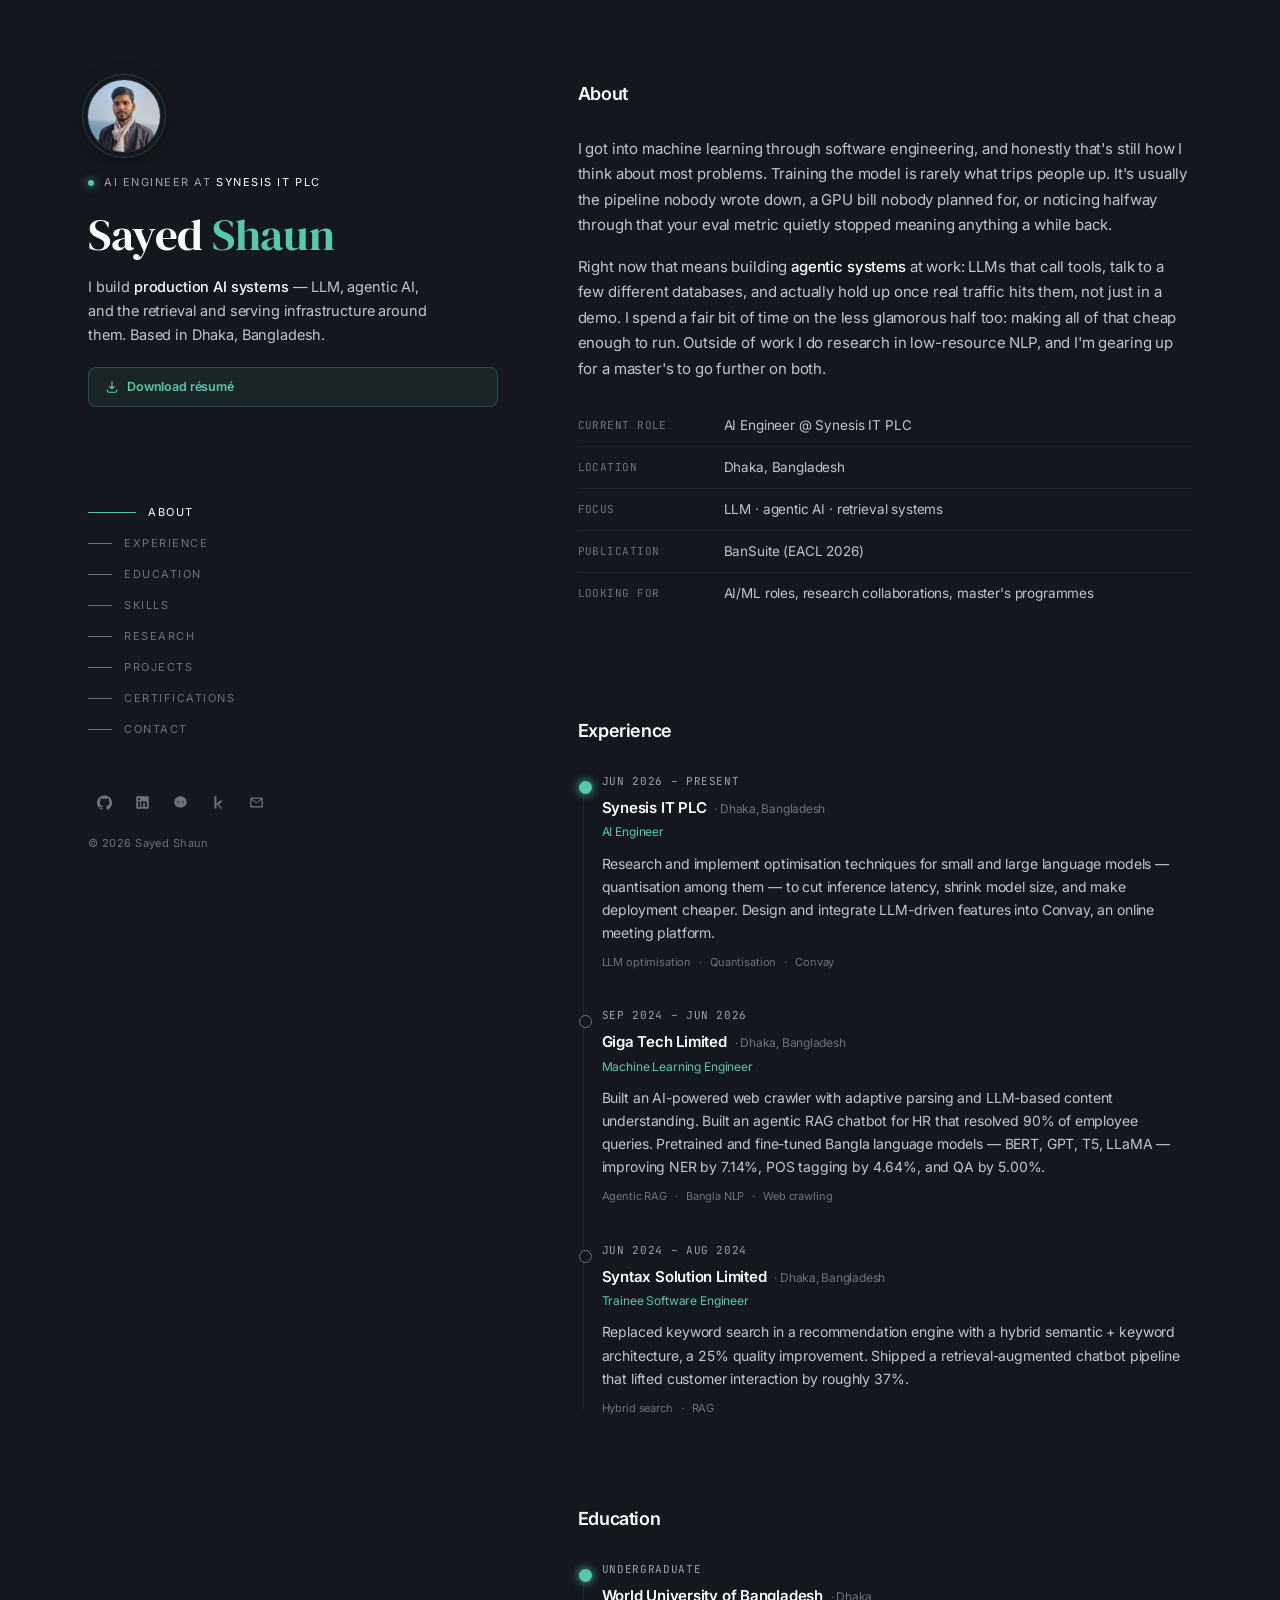
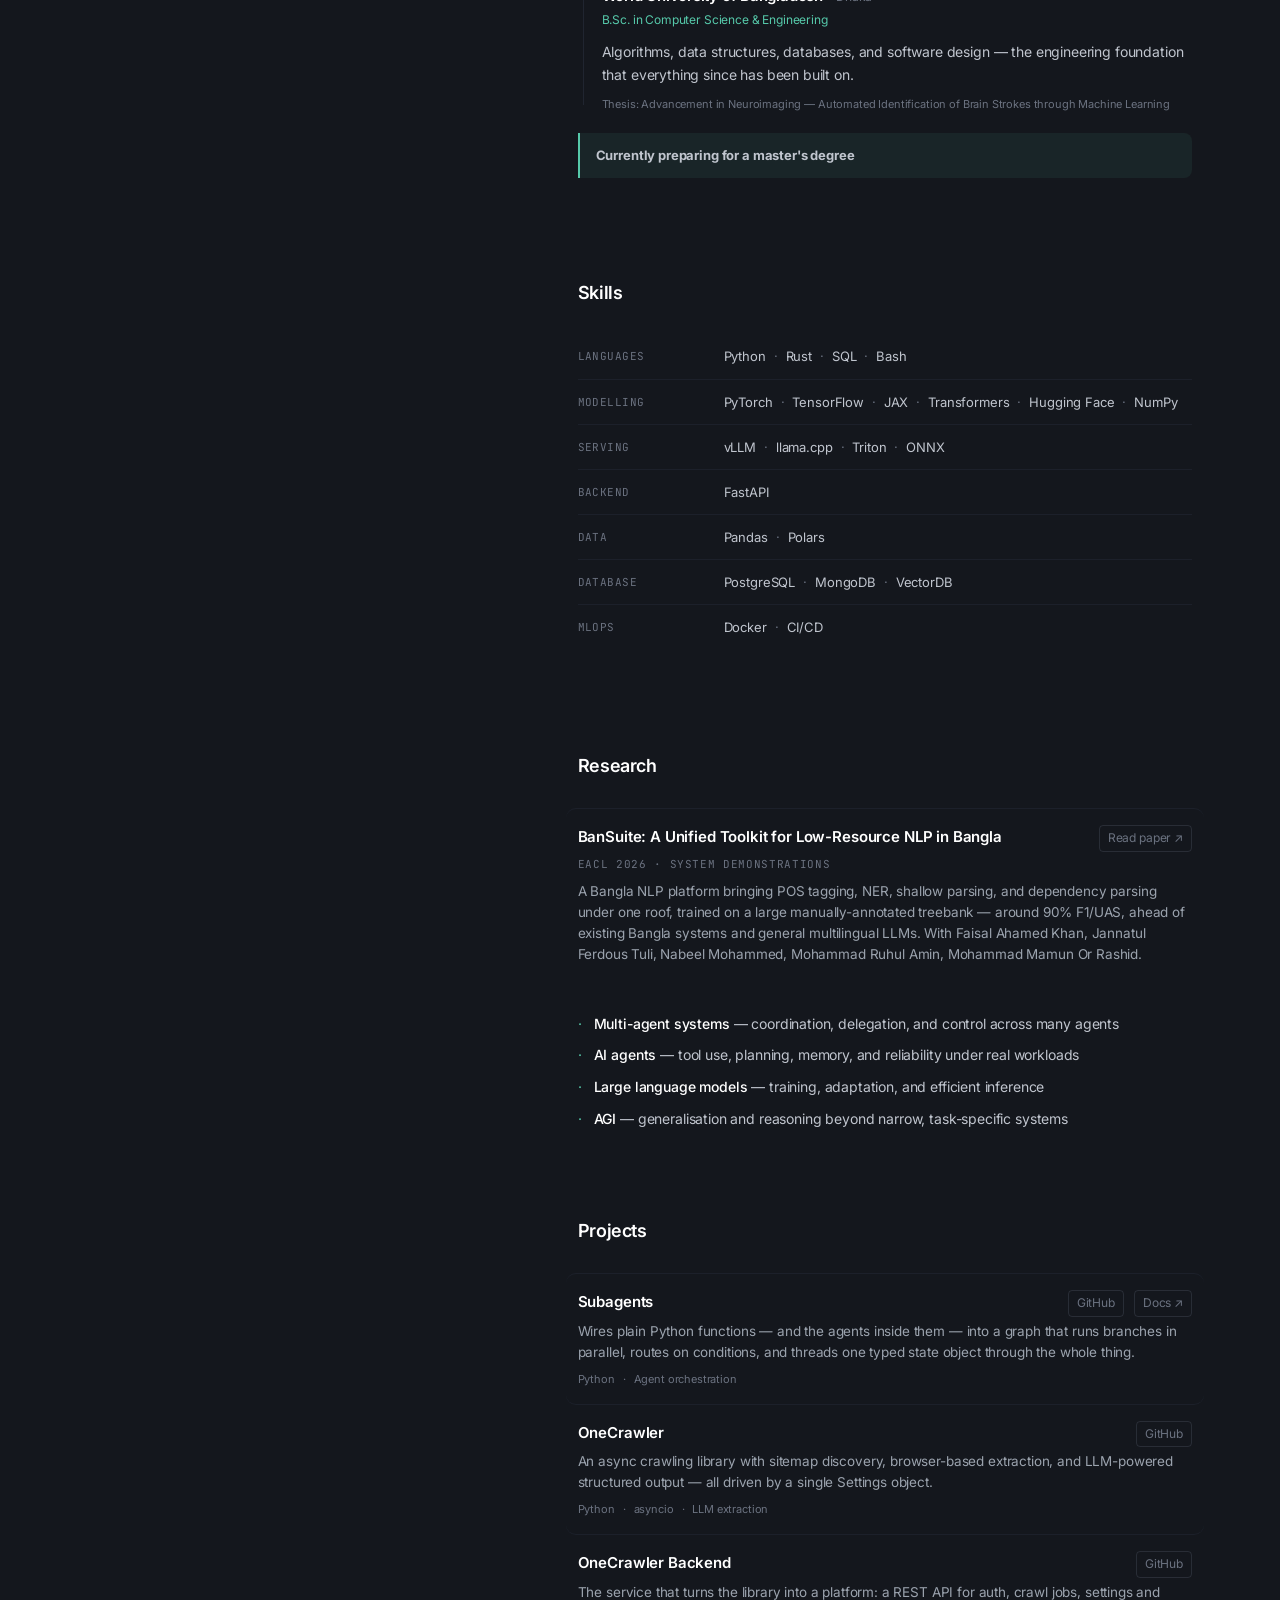
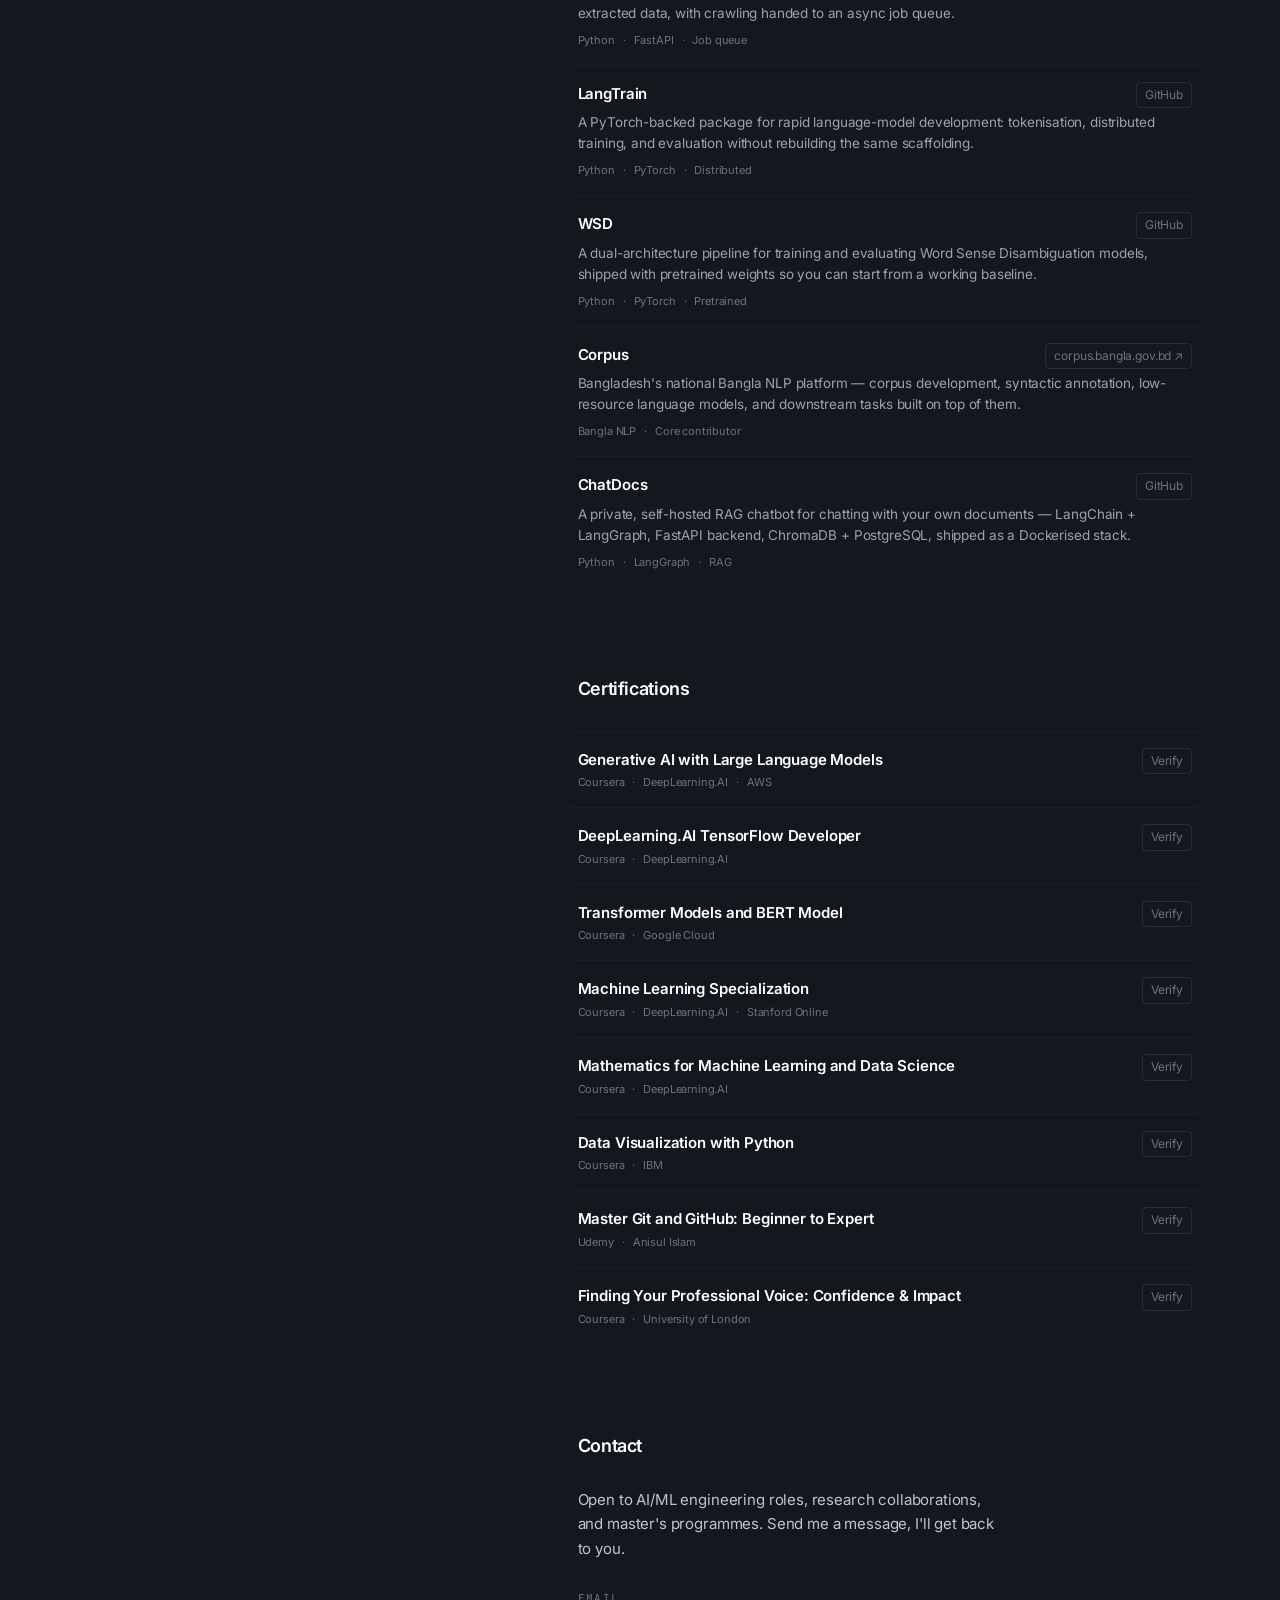
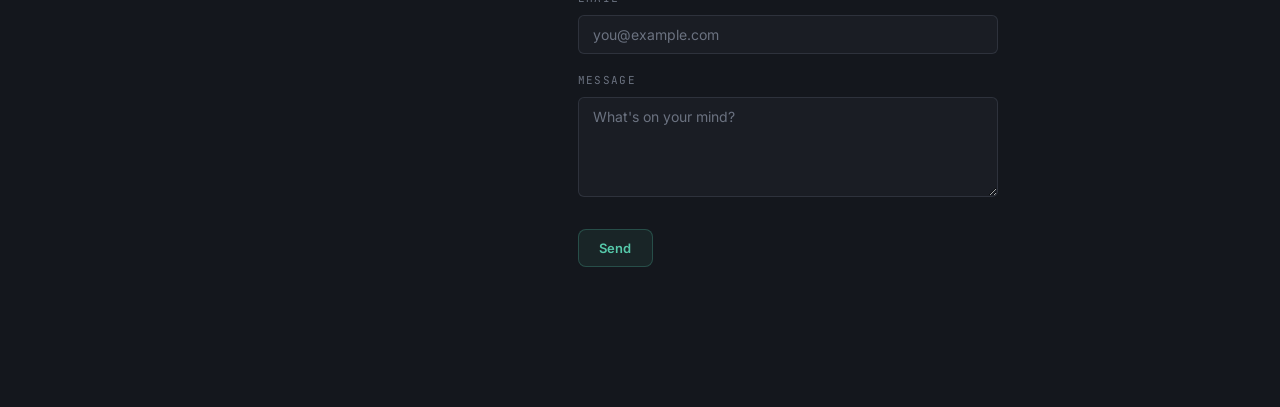
==== onepage/index.html @ ee7d20b2 "Fix Contact nav not activating at bottom, add résumé download button The scroll-spy's IntersectionOb" ====
<!doctype html>
<html lang="en">
<head>
<meta charset="utf-8">
<meta name="viewport" content="width=device-width, initial-scale=1">
<title>Sayed Shaun</title>
<meta name="description" content="Sayed Shaun. AI/ML Engineer at Synesis IT PLC. LLM systems, agentic AI, and production machine-learning infrastructure.">
<link rel="icon" href="../docs/images/profile.jpg">
<link rel="preconnect" href="https://fonts.googleapis.com">
<link rel="preconnect" href="https://fonts.gstatic.com" crossorigin>
<link href="https://fonts.googleapis.com/css2?family=DM+Serif+Display&family=Inter:wght@400;500;600&family=JetBrains+Mono:wght@400;500&display=swap" rel="stylesheet">
<style>
  :root {
    --bg: #14171d;
    --panel: #1a1d24;
    --line: #202530;
    --line-soft: #1c202a;
    --line-strong: rgba(148, 163, 184, 0.16);
    --text: #ffffff;
    --text-2: #c0c5ce;
    --text-dim: #9ba3ae;
    --text-mute: #6b7280;
    --accent: #56c9aa;
    --accent-soft: rgba(86, 201, 170, 0.08);
    --accent-line: rgba(86, 201, 170, 0.25);
  }
  * { box-sizing: border-box; }
  html { scroll-behavior: smooth; }
  html, body {
    background: var(--bg);
    color: var(--text);
    -webkit-font-smoothing: antialiased;
    letter-spacing: -0.01em;
    margin: 0;
    font-family: "Inter", -apple-system, BlinkMacSystemFont, system-ui, sans-serif;
    font-size: 15px;
    line-height: 1.55;
    transition: background 0.2s ease, color 0.2s ease;
  }
  a { color: inherit; text-decoration: none; }
  ::selection { background: var(--accent); color: #ffffff; }

  ::-webkit-scrollbar { width: 10px; height: 10px; }
  ::-webkit-scrollbar-track { background: transparent; }
  ::-webkit-scrollbar-thumb { background: var(--line-strong); border-radius: 8px; border: 2px solid var(--bg); }
  ::-webkit-scrollbar-thumb:hover { background: var(--text-mute); }
  html { scrollbar-color: var(--line-strong) transparent; }

  .layout {
    display: grid;
    grid-template-columns: 2fr 3fr;
    min-height: 100vh;
    max-width: 1200px;
    margin: 0 auto;
    padding: 0 48px;
    gap: 80px;
  }

  /* ---------- left: fixed panel ---------- */
  .left { position: sticky; top: 0; height: 100vh; display: flex; flex-direction: column; }
  .left-inner {
    display: flex;
    flex-direction: column;
    justify-content: space-between;
    height: 100%;
    padding: 80px 0 48px;
  }
  .left-top { display: flex; flex-direction: column; }
  .avatar {
    width: 72px;
    height: 72px;
    border-radius: 50%;
    object-fit: cover;
    margin-bottom: 22px;
    box-shadow: 0 0 0 1px var(--line-strong), 0 0 0 5px var(--bg), 0 0 0 6px var(--accent-line),
      0 6px 24px rgba(0, 0, 0, 0.4);
  }
  .hello {
    display: inline-flex;
    align-items: center;
    gap: 10px;
    color: var(--text-dim);
    font-size: 11px;
    letter-spacing: 0.14em;
    text-transform: uppercase;
    margin-bottom: 20px;
  }
  .dot {
    width: 6px;
    height: 6px;
    border-radius: 50%;
    background: var(--accent);
    box-shadow: 0 0 8px var(--accent);
    flex-shrink: 0;
  }
  .hello a { color: var(--text); transition: color 0.15s; }
  .hello a:hover { color: var(--accent); }

  h1.name {
    font-family: "DM Serif Display", serif;
    font-size: clamp(32px, 3.5vw, 46px);
    line-height: 1.08;
    letter-spacing: -0.01em;
    margin: 0 0 16px;
    font-weight: 400;
    color: var(--text);
  }
  h1.name .ac { color: var(--accent); }

  .blurb { font-size: 14.5px; line-height: 1.65; color: var(--text-2); margin: 0; max-width: 340px; }
  .blurb em { color: var(--text); font-style: normal; font-weight: 500; }

  .resume-btn {
    display: inline-flex;
    align-items: center;
    gap: 8px;
    margin-top: 20px;
    padding: 9px 16px;
    border-radius: 8px;
    background: var(--accent-soft);
    border: 1px solid var(--accent-line);
    color: var(--accent);
    font-size: 12.5px;
    font-weight: 600;
    transition: background 0.12s ease, border-color 0.12s ease;
  }
  .resume-btn:hover { background: rgba(86, 201, 170, 0.15); border-color: rgba(86, 201, 170, 0.4); }
  .resume-btn svg { width: 14px; height: 14px; flex-shrink: 0; }

  .sidenav { display: flex; flex-direction: column; gap: 2px; margin-top: 48px; }
  .navlink {
    display: flex;
    align-items: center;
    gap: 12px;
    font-size: 11px;
    letter-spacing: 0.14em;
    text-transform: uppercase;
    color: var(--text-mute);
    padding: 6px 0;
    transition: color 0.18s;
    position: relative;
  }
  .navlink::before {
    content: "";
    display: block;
    width: 24px;
    height: 1px;
    background: currentColor;
    transition: width 0.2s, background 0.18s;
  }
  .navlink:hover, .navlink.active { color: var(--text); }
  .navlink.active::before { width: 48px; background: var(--accent); }

  .left-bottom { display: flex; flex-direction: column; gap: 16px; }
  .socials { display: flex; align-items: center; gap: 6px; }
  .soc {
    width: 32px; height: 32px;
    display: grid; place-items: center;
    color: var(--text-mute);
    transition: color 0.15s;
  }
  .soc:hover { color: var(--accent); }
  .soc svg { width: 15px; height: 15px; fill: currentColor; }
  .copy { font-size: 11px; color: var(--text-mute); letter-spacing: 0.04em; }


  /* ---------- right: scrollable sections ---------- */
  .right { padding: 80px 0; display: flex; flex-direction: column; }
  section { padding: 0 0 88px; scroll-margin-top: 80px; }
  section:last-child { padding-bottom: 60px; }
  .sec-label { font-size: 18px; font-weight: 600; color: var(--text); letter-spacing: -0.02em; margin-bottom: 28px; }

  .about-text { font-size: 15px; line-height: 1.7; color: var(--text-2); }
  .about-text p { margin: 0 0 16px; }
  .about-text p:last-child { margin-bottom: 0; }
  .about-text em { color: var(--text); font-style: normal; font-weight: 500; }
  .about-text a { color: var(--accent); border-bottom: 1px solid var(--accent-line); padding-bottom: 1px; }
  .about-text a:hover { border-bottom-color: var(--accent); }

  .glance { margin-top: 24px; display: flex; flex-direction: column; gap: 0; }
  .glance-row {
    display: flex;
    gap: 16px;
    padding: 10px 0;
    border-top: 1px solid var(--line-soft);
    font-size: 13.5px;
  }
  .glance-row:first-child { border-top: none; }
  .glance-row dt { flex: 0 0 130px; color: var(--text-mute); font-family: "JetBrains Mono", monospace; font-size: 11px; letter-spacing: 0.04em; text-transform: uppercase; margin: 0; padding-top: 2px; }
  .glance-row dd { margin: 0; color: var(--text-2); }

  /* ---------- timeline (experience / education) ---------- */
  .xp { position: relative; padding-left: 24px; }
  .xp::before { content: ""; position: absolute; left: 5px; top: 8px; bottom: 8px; width: 1px; background: var(--line); }
  .xp-row { position: relative; padding-bottom: 36px; }
  .xp-row:last-child { padding-bottom: 0; }
  .xp-row::before {
    content: "";
    position: absolute;
    left: -23px; top: 8px;
    width: 11px; height: 11px;
    border-radius: 50%;
    background: var(--bg);
    border: 1.5px solid var(--text-mute);
    transition: border-color 0.2s;
  }
  .xp-row:first-child::before { border-color: var(--accent); background: var(--accent); box-shadow: 0 0 10px var(--accent); }
  .xp-row:hover::before { border-color: var(--accent); }
  .xp-when { font-size: 11px; color: var(--text-dim); letter-spacing: 0.06em; text-transform: uppercase; margin-bottom: 6px; display: block; font-family: "JetBrains Mono", monospace; }
  .xp-co { font-size: 15px; font-weight: 600; letter-spacing: -0.015em; color: var(--text); margin: 0; display: flex; align-items: baseline; gap: 8px; flex-wrap: wrap; }
  .xp-co a { color: inherit; transition: color 0.15s; }
  .xp-co a:hover { color: var(--accent); }
  .xp-loc { color: var(--text-mute); font-weight: 400; font-size: 12px; }
  .xp-role { font-size: 12px; color: var(--accent); margin: 4px 0 10px; }
  .xp-desc { font-size: 14px; line-height: 1.65; color: var(--text-2); }
  .xtags { display: flex; flex-wrap: wrap; margin-top: 10px; }
  .xtags span { font-size: 11px; color: var(--text-mute); }
  .xtags span:not(:last-child)::after { content: "·"; margin: 0 8px; }

  .note {
    margin-top: 20px;
    padding: 12px 16px;
    border-left: 2px solid var(--accent);
    background: var(--accent-soft);
    border-radius: 0 8px 8px 0;
    font-size: 13px;
    color: var(--text-dim);
    line-height: 1.6;
  }
  .note strong { color: var(--text-2); }

  /* ---------- skills ---------- */
  .skills { display: flex; flex-direction: column; }
  .skill-row { display: flex; gap: 16px; padding: 12px 0; border-top: 1px solid var(--line-soft); }
  .skill-row:first-child { border-top: none; }
  .skill-row dt { flex: 0 0 130px; color: var(--text-mute); font-family: "JetBrains Mono", monospace; font-size: 11px; letter-spacing: 0.04em; text-transform: uppercase; margin: 0; padding-top: 2px; }
  .skill-row dd { margin: 0; display: flex; flex-wrap: wrap; gap: 0; }
  .skill-row dd span { font-size: 13px; color: var(--text-2); }
  .skill-row dd span:not(:last-child)::after { content: "·"; margin: 0 8px; color: var(--text-mute); }

  /* ---------- project / cert rows ---------- */
  .proj { display: flex; flex-direction: column; }
  .prow {
    padding: 16px 12px;
    margin: 0 -12px;
    border-radius: 10px;
    border-bottom: 1px solid var(--line-soft);
    color: var(--text);
    transition: background 0.15s;
  }
  .prow:first-child { border-top: 1px solid var(--line-soft); }
  .prow:last-child { border-bottom: none; }
  .prow:hover { background: rgba(255, 255, 255, 0.025); }
  .ph { display: flex; align-items: baseline; justify-content: space-between; gap: 14px; flex-wrap: wrap; }
  .pname { display: inline-flex; align-items: center; gap: 5px; font-size: 15px; font-weight: 600; color: var(--text); letter-spacing: -0.01em; transition: color 0.15s; }
  .pname:hover { color: var(--accent); }
  .pname-arrow { width: 13px; height: 13px; opacity: 0; transition: opacity 0.15s, transform 0.15s; flex-shrink: 0; }
  .pname:hover .pname-arrow { opacity: 1; transform: translate(1px, -1px); }
  .plinks { display: flex; align-items: center; gap: 10px; flex-shrink: 0; flex-wrap: wrap; }
  .plink { display: inline-flex; align-items: center; gap: 5px; font-size: 12px; color: var(--text-mute); padding: 3px 8px; border: 1px solid var(--line-strong); border-radius: 4px; transition: color 0.15s, border-color 0.15s; }
  .plink:hover { color: var(--accent); border-color: var(--accent-line); }
  .pdesc { font-size: 13.5px; color: var(--text-dim); margin: 4px 0 8px; line-height: 1.55; }
  .ptags { display: flex; flex-wrap: wrap; }
  .ptags span { font-size: 11px; color: var(--text-mute); }
  .ptags span:not(:last-child)::after { content: "·"; margin: 0 8px; }

  /* ---------- research ---------- */
  .paper-venue { font-size: 11px; color: var(--text-mute); text-transform: uppercase; letter-spacing: 0.06em; font-family: "JetBrains Mono", monospace; margin: 4px 0 8px; }
  .interests { margin: 24px 0 0; padding-left: 0; list-style: none; display: flex; flex-direction: column; gap: 10px; }
  .interests li { font-size: 14px; color: var(--text-2); padding-left: 16px; position: relative; }
  .interests li::before { content: "·"; position: absolute; left: 0; color: var(--accent); }
  .interests strong { color: var(--text); font-weight: 500; }

  /* ---------- contact ---------- */
  .contact-text { font-size: 15px; color: var(--text-2); line-height: 1.65; margin: 0 0 28px; max-width: 420px; }
  .cform { display: flex; flex-direction: column; gap: 18px; max-width: 420px; }
  .label { display: block; font-size: 11px; color: var(--text-mute); letter-spacing: 0.12em; text-transform: uppercase; margin-bottom: 8px; font-family: "JetBrains Mono", monospace; }
  .cform input, .cform textarea {
    width: 100%;
    background: var(--panel);
    border: 1px solid var(--line-strong);
    border-radius: 6px;
    color: var(--text);
    font-family: "Inter", sans-serif;
    font-size: 14px;
    padding: 10px 14px;
    outline: none;
    transition: border-color 0.15s;
  }
  .cform input:focus, .cform textarea:focus { border-color: var(--accent-line); box-shadow: 0 0 0 3px var(--accent-soft); }
  .cform input::placeholder, .cform textarea::placeholder { color: var(--text-mute); }
  .cform textarea { min-height: 100px; resize: vertical; }
  .row-btn { display: flex; align-items: center; gap: 16px; margin-top: 8px; }
  .send {
    background: var(--accent-soft);
    color: var(--accent);
    border: 1px solid var(--accent-line);
    font-weight: 600;
    padding: 10px 20px;
    border-radius: 8px;
    font-size: 13px;
    letter-spacing: 0.02em;
    text-transform: none;
    transition: background 0.12s ease, border-color 0.12s ease;
    cursor: pointer;
    font-family: inherit;
  }
  .send:hover { background: rgba(86, 201, 170, 0.15); border-color: rgba(86, 201, 170, 0.4); }
  .fmsg { font-size: 12px; color: var(--text-dim); }
  .fmsg.ok { color: var(--accent); }

  .mobile-footer { display: none; }

  .mobile-navbar { display: none; }

  @media (max-width: 768px) {
    .layout { grid-template-columns: 1fr; padding: 0 24px; gap: 0; }
    .left { position: static; height: auto; }
    .left-inner { padding: 48px 0 32px; gap: 32px; }
    .left-bottom, .sidenav { display: none; }
    .right { padding: 0; }
    section { padding-bottom: 48px; }
    section:last-child { padding-bottom: 48px; }
    .mobile-footer {
      display: flex;
      flex-direction: column;
      gap: 12px;
      padding: 32px 24px calc(96px + env(safe-area-inset-bottom));
      border-top: 1px solid var(--line-soft);
    }
    .glance-row, .skill-row { flex-direction: column; gap: 4px; }
    .glance-row dt, .skill-row dt { flex: none; }

    .mobile-navbar {
      display: flex;
      position: fixed;
      left: 14px;
      right: 14px;
      bottom: calc(14px + env(safe-area-inset-bottom));
      z-index: 45;
      gap: 6px;
      padding: 8px;
      border-radius: 999px;
      background: rgba(18, 18, 21, 0.55);
      backdrop-filter: blur(18px) saturate(180%);
      -webkit-backdrop-filter: blur(18px) saturate(180%);
      border: 1px solid rgba(255, 255, 255, 0.08);
      box-shadow: 0 12px 32px rgba(0, 0, 0, 0.35), inset 0 1px 0 rgba(255, 255, 255, 0.06);
      overflow-x: auto;
      -webkit-overflow-scrolling: touch;
      scrollbar-width: none;
    }
    .mobile-navbar::-webkit-scrollbar { display: none; }
    .mobile-navbar a {
      flex-shrink: 0;
      display: inline-flex;
      align-items: center;
      padding: 8px 14px;
      border-radius: 999px;
      font-size: 11px;
      letter-spacing: 0.04em;
      text-transform: uppercase;
      color: var(--text-mute);
      white-space: nowrap;
      transition: color 0.15s, background 0.15s;
    }
    .mobile-navbar a.active {
      color: var(--bg);
      background: var(--accent);
    }
  }
</style>
</head>
<body>

<main id="top">
<div class="layout">

  <aside class="left">
    <div class="left-inner">
      <div class="left-top">
        <img class="avatar" src="../docs/images/profile.jpg" alt="Sayed Shaun">
        <div class="hello">
          <span class="dot"></span>
          <span>AI Engineer at <a href="https://synesisitplc.com" target="_blank" rel="noopener">Synesis IT PLC</a></span>
        </div>
        <h1 class="name">Sayed <span class="ac">Shaun</span></h1>
        <p class="blurb">I build <em>production AI systems</em> — LLM, agentic AI, and the
        retrieval and serving infrastructure around them. Based in Dhaka, Bangladesh.</p>
        <a class="resume-btn" href="../docs/files/resume.pdf" download="Sayed-Shaun-Resume.pdf">
          <svg viewBox="0 0 24 24" fill="none" stroke="currentColor" stroke-width="2" stroke-linecap="round" stroke-linejoin="round"><path d="M12 3v12m0 0-4-4m4 4 4-4M4 17v2a2 2 0 0 0 2 2h12a2 2 0 0 0 2-2v-2"></path></svg>
          Download résumé
        </a>
      </div>

      <nav class="sidenav" aria-label="Sections">
        <a class="navlink" href="#about" data-section="about">About</a>
        <a class="navlink" href="#experience" data-section="experience">Experience</a>
        <a class="navlink" href="#education" data-section="education">Education</a>
        <a class="navlink" href="#skills" data-section="skills">Skills</a>
        <a class="navlink" href="#research" data-section="research">Research</a>
        <a class="navlink" href="#projects" data-section="projects">Projects</a>
        <a class="navlink" href="#certifications" data-section="certifications">Certifications</a>
        <a class="navlink" href="#contact" data-section="contact">Contact</a>
      </nav>

      <div class="left-bottom">
        <div class="socials">
          <a class="soc" href="https://github.com/sayedshaun" target="_blank" rel="noopener" aria-label="GitHub">
            <svg viewBox="0 0 24 24"><path d="M12 .3a12 12 0 0 0-3.8 23.4c.6.1.8-.3.8-.6v-2c-3.3.7-4-1.6-4-1.6-.6-1.4-1.4-1.8-1.4-1.8-1.1-.8.1-.7.1-.7 1.3.1 2 1.3 2 1.3 1.1 2 3 1.4 3.7 1 .1-.8.4-1.4.8-1.7-2.7-.3-5.5-1.3-5.5-6 0-1.3.5-2.4 1.2-3.2-.1-.3-.5-1.5.1-3.2 0 0 1-.3 3.3 1.2a11.5 11.5 0 0 1 6 0c2.3-1.6 3.3-1.2 3.3-1.2.7 1.7.3 2.9.2 3.2.7.8 1.2 1.9 1.2 3.2 0 4.6-2.8 5.6-5.5 5.9.4.4.8 1.1.8 2.2v3.3c0 .3.2.7.8.6A12 12 0 0 0 12 .3"/></svg>
          </a>
          <a class="soc" href="https://linkedin.com/in/sayed-shaun" target="_blank" rel="noopener" aria-label="LinkedIn">
            <svg viewBox="0 0 24 24"><path d="M20.5 2h-17A1.5 1.5 0 0 0 2 3.5v17A1.5 1.5 0 0 0 3.5 22h17a1.5 1.5 0 0 0 1.5-1.5v-17A1.5 1.5 0 0 0 20.5 2zM8 19H5v-9h3zM6.5 8.25A1.75 1.75 0 1 1 8.3 6.5a1.78 1.78 0 0 1-1.8 1.75zM19 19h-3v-4.74c0-1.42-.6-1.93-1.38-1.93A1.74 1.74 0 0 0 13 14.19a.66.66 0 0 0 0 .14V19h-3v-9h2.9v1.3a3.11 3.11 0 0 1 2.7-1.4c1.55 0 3.36.86 3.36 3.66z"/></svg>
          </a>
          <a class="soc" href="https://huggingface.co/SayedShaun" target="_blank" rel="noopener" aria-label="Hugging Face">
            <svg viewBox="0 0 24 24"><path d="M12 2c5.5 0 10 4.03 10 9s-4.5 9-10 9S2 15.97 2 11s4.5-9 10-9Zm-4 8a1.3 1.3 0 1 0 0 2.6 1.3 1.3 0 0 0 0-2.6Zm8 0a1.3 1.3 0 1 0 0 2.6 1.3 1.3 0 0 0 0-2.6Zm-8.5 4.5s1.2 2 4.5 2 4.5-2 4.5-2-1.7 3.5-4.5 3.5-4.5-3.5-4.5-3.5Z"/></svg>
          </a>
          <a class="soc" href="https://www.kaggle.com/sayedshaun" target="_blank" rel="noopener" aria-label="Kaggle">
            <svg viewBox="0 0 24 24"><path d="M18.5 21.4h-3.3c-.2 0-.4-.1-.5-.3l-4.7-6-1.3 1.2v4.6c0 .3-.2.5-.5.5H5.9c-.3 0-.5-.2-.5-.5V2.6c0-.3.2-.5.5-.5h2.3c.3 0 .5.2.5.5v11.9l5.5-5.6c.1-.1.3-.2.5-.2h3.4c.2 0 .4.1.4.3.1.2 0 .4-.1.5l-6 5.8 6.4 7.6c.1.2.2.4.1.5-.1.2-.3.3-.4.3Z"/></svg>
          </a>
          <a class="soc" href="mailto:sayedshaun4@gmail.com" aria-label="Email">
            <svg viewBox="0 0 24 24"><path d="M2 5.5A1.5 1.5 0 0 1 3.5 4h17A1.5 1.5 0 0 1 22 5.5v13a1.5 1.5 0 0 1-1.5 1.5h-17A1.5 1.5 0 0 1 2 18.5v-13Zm2.2.5 7.8 5.6L19.8 6H4.2Zm-.2 1.4V18h16V7.4l-8 5.75L4 7.4Z"/></svg>
          </a>
        </div>
        <div class="copy">© 2026 Sayed Shaun</div>
      </div>
    </div>
  </aside>

  <div class="right">

    <section id="about">
      <div class="sec-label">About</div>
      <div class="about-text">
        <p>I got into machine learning through software engineering, and honestly that's still
        how I think about most problems. Training the model is rarely what trips people up. It's
        usually the pipeline nobody wrote down, a GPU bill nobody planned for, or noticing halfway
        through that your eval metric quietly stopped meaning anything a while back.</p>
        <p>Right now that means building <em>agentic systems</em> at work: LLMs that call tools,
        talk to a few different databases, and actually hold up once real traffic hits them, not
        just in a demo. I spend a fair bit of time on the less glamorous half too: making all of
        that cheap enough to run. Outside of work I do research in low-resource NLP, and I'm
        gearing up for a master's to go further on both.</p>
      </div>
      <dl class="glance">
        <div class="glance-row"><dt>Current role</dt><dd>AI Engineer @ Synesis IT PLC</dd></div>
        <div class="glance-row"><dt>Location</dt><dd>Dhaka, Bangladesh</dd></div>
        <div class="glance-row"><dt>Focus</dt><dd>LLM · agentic AI · retrieval systems</dd></div>
        <div class="glance-row"><dt>Publication</dt><dd>BanSuite (EACL 2026)</dd></div>
        <div class="glance-row"><dt>Looking for</dt><dd>AI/ML roles, research collaborations, master's programmes</dd></div>
      </dl>
    </section>

    <section id="experience">
      <div class="sec-label">Experience</div>
      <div class="xp">
        <div class="xp-row">
          <span class="xp-when">Jun 2026 – Present</span>
          <h3 class="xp-co">Synesis IT PLC <span class="xp-loc">· Dhaka, Bangladesh</span></h3>
          <div class="xp-role">AI Engineer</div>
          <div class="xp-desc">Research and implement optimisation techniques for small and
          large language models — quantisation among them — to cut inference latency, shrink
          model size, and make deployment cheaper. Design and integrate LLM-driven features into
          Convay, an online meeting platform.</div>
          <div class="xtags"><span>LLM optimisation</span><span>Quantisation</span><span>Convay</span></div>
        </div>
        <div class="xp-row">
          <span class="xp-when">Sep 2024 – Jun 2026</span>
          <h3 class="xp-co">Giga Tech Limited <span class="xp-loc">· Dhaka, Bangladesh</span></h3>
          <div class="xp-role">Machine Learning Engineer</div>
          <div class="xp-desc">Built an AI-powered web crawler with adaptive parsing and
          LLM-based content understanding. Built an agentic RAG chatbot for HR that resolved 90%
          of employee queries. Pretrained and fine-tuned Bangla language models — BERT, GPT, T5,
          LLaMA — improving NER by 7.14%, POS tagging by 4.64%, and QA by 5.00%.</div>
          <div class="xtags"><span>Agentic RAG</span><span>Bangla NLP</span><span>Web crawling</span></div>
        </div>
        <div class="xp-row">
          <span class="xp-when">Jun 2024 – Aug 2024</span>
          <h3 class="xp-co">Syntax Solution Limited <span class="xp-loc">· Dhaka, Bangladesh</span></h3>
          <div class="xp-role">Trainee Software Engineer</div>
          <div class="xp-desc">Replaced keyword search in a recommendation engine with a hybrid
          semantic + keyword architecture, a 25% quality improvement. Shipped a
          retrieval-augmented chatbot pipeline that lifted customer interaction by roughly 37%.</div>
          <div class="xtags"><span>Hybrid search</span><span>RAG</span></div>
        </div>
      </div>
    </section>

    <section id="education">
      <div class="sec-label">Education</div>
      <div class="xp">
        <div class="xp-row">
          <span class="xp-when">Undergraduate</span>
          <h3 class="xp-co">World University of Bangladesh <span class="xp-loc">· Dhaka</span></h3>
          <div class="xp-role">B.Sc. in Computer Science &amp; Engineering</div>
          <div class="xp-desc">Algorithms, data structures, databases, and software design — the
          engineering foundation that everything since has been built on.</div>
          <div class="xtags"><span>Thesis: Advancement in Neuroimaging — Automated
          Identification of Brain Strokes through Machine Learning</span></div>
        </div>
      </div>
      <p class="note"><strong>Currently preparing for a master's degree</strong></p>
    </section>

    <section id="skills">
      <div class="sec-label">Skills</div>
      <dl class="skills">
        <div class="skill-row"><dt>Languages</dt><dd><span>Python</span><span>Rust</span><span>SQL</span><span>Bash</span></dd></div>
        <div class="skill-row"><dt>Modelling</dt><dd><span>PyTorch</span><span>TensorFlow</span><span>JAX</span><span>Transformers</span><span>Hugging Face</span><span>NumPy</span></dd></div>
        <div class="skill-row"><dt>Serving</dt><dd><span>vLLM</span><span>llama.cpp</span><span>Triton</span><span>ONNX</span></dd></div>
        <div class="skill-row"><dt>Backend</dt><dd><span>FastAPI</span></dd></div>
        <div class="skill-row"><dt>Data</dt><dd><span>Pandas</span><span>Polars</span></dd></div>
        <div class="skill-row"><dt>Database</dt><dd><span>PostgreSQL</span><span>MongoDB</span><span>VectorDB</span></dd></div>
        <div class="skill-row"><dt>MLOps</dt><dd><span>Docker</span><span>CI/CD</span></dd></div>
      </dl>
    </section>

    <section id="research">
      <div class="sec-label">Research</div>
      <div class="proj">
        <div class="prow">
          <div class="ph">
            <a class="pname" href="https://aclanthology.org/2026.eacl-demo.44/" target="_blank" rel="noopener">
              BanSuite: A Unified Toolkit for Low-Resource NLP in Bangla
              <svg class="pname-arrow" viewBox="0 0 24 24" fill="none" stroke="currentColor" stroke-width="2" stroke-linecap="round" stroke-linejoin="round"><path d="M7 17L17 7M17 7H7M17 7v10"></path></svg>
            </a>
            <div class="plinks">
              <a href="https://aclanthology.org/2026.eacl-demo.44/" target="_blank" rel="noopener" class="plink">Read paper ↗</a>
            </div>
          </div>
          <div class="paper-venue">EACL 2026 · System Demonstrations</div>
          <div class="pdesc">A Bangla NLP platform bringing POS tagging, NER, shallow parsing, and
          dependency parsing under one roof, trained on a large manually-annotated treebank —
          around 90% F1/UAS, ahead of existing Bangla systems and general multilingual LLMs.
          With Faisal Ahamed Khan, Jannatul Ferdous Tuli, Nabeel Mohammed, Mohammad Ruhul Amin,
          Mohammad Mamun Or Rashid.</div>
        </div>
      </div>
      <ul class="interests">
        <li><strong>Multi-agent systems</strong> — coordination, delegation, and control across many agents</li>
        <li><strong>AI agents</strong> — tool use, planning, memory, and reliability under real workloads</li>
        <li><strong>Large language models</strong> — training, adaptation, and efficient inference</li>
        <li><strong>AGI</strong> — generalisation and reasoning beyond narrow, task-specific systems</li>
      </ul>
    </section>

    <section id="projects">
      <div class="sec-label">Projects</div>
      <div class="proj">
        <div class="prow">
          <div class="ph">
            <a class="pname" href="https://github.com/sayedshaun/subagents" target="_blank" rel="noopener">Subagents
              <svg class="pname-arrow" viewBox="0 0 24 24" fill="none" stroke="currentColor" stroke-width="2" stroke-linecap="round" stroke-linejoin="round"><path d="M7 17L17 7M17 7H7M17 7v10"></path></svg>
            </a>
            <div class="plinks">
              <a href="https://github.com/sayedshaun/subagents" target="_blank" rel="noopener" class="plink">GitHub</a>
              <a href="https://sayedshaun.github.io/subagents/" target="_blank" rel="noopener" class="plink">Docs ↗</a>
            </div>
          </div>
          <div class="pdesc">Wires plain Python functions — and the agents inside them — into a
          graph that runs branches in parallel, routes on conditions, and threads one typed
          state object through the whole thing.</div>
          <div class="ptags"><span>Python</span><span>Agent orchestration</span></div>
        </div>
        <div class="prow">
          <div class="ph">
            <a class="pname" href="https://github.com/sayedshaun/onecrawler" target="_blank" rel="noopener">OneCrawler
              <svg class="pname-arrow" viewBox="0 0 24 24" fill="none" stroke="currentColor" stroke-width="2" stroke-linecap="round" stroke-linejoin="round"><path d="M7 17L17 7M17 7H7M17 7v10"></path></svg>
            </a>
            <div class="plinks">
              <a href="https://github.com/sayedshaun/onecrawler" target="_blank" rel="noopener" class="plink">GitHub</a>
            </div>
          </div>
          <div class="pdesc">An async crawling library with sitemap discovery, browser-based
          extraction, and LLM-powered structured output — all driven by a single Settings object.</div>
          <div class="ptags"><span>Python</span><span>asyncio</span><span>LLM extraction</span></div>
        </div>
        <div class="prow">
          <div class="ph">
            <a class="pname" href="https://github.com/sayedshaun/onecrawler-backend" target="_blank" rel="noopener">OneCrawler Backend
              <svg class="pname-arrow" viewBox="0 0 24 24" fill="none" stroke="currentColor" stroke-width="2" stroke-linecap="round" stroke-linejoin="round"><path d="M7 17L17 7M17 7H7M17 7v10"></path></svg>
            </a>
            <div class="plinks">
              <a href="https://github.com/sayedshaun/onecrawler-backend" target="_blank" rel="noopener" class="plink">GitHub</a>
            </div>
          </div>
          <div class="pdesc">The service that turns the library into a platform: a REST API for
          auth, crawl jobs, settings and extracted data, with crawling handed to an async job
          queue.</div>
          <div class="ptags"><span>Python</span><span>FastAPI</span><span>Job queue</span></div>
        </div>
        <div class="prow">
          <div class="ph">
            <a class="pname" href="https://github.com/sayedshaun/langtrain" target="_blank" rel="noopener">LangTrain
              <svg class="pname-arrow" viewBox="0 0 24 24" fill="none" stroke="currentColor" stroke-width="2" stroke-linecap="round" stroke-linejoin="round"><path d="M7 17L17 7M17 7H7M17 7v10"></path></svg>
            </a>
            <div class="plinks">
              <a href="https://github.com/sayedshaun/langtrain" target="_blank" rel="noopener" class="plink">GitHub</a>
            </div>
          </div>
          <div class="pdesc">A PyTorch-backed package for rapid language-model development:
          tokenisation, distributed training, and evaluation without rebuilding the same
          scaffolding.</div>
          <div class="ptags"><span>Python</span><span>PyTorch</span><span>Distributed</span></div>
        </div>
        <div class="prow">
          <div class="ph">
            <a class="pname" href="https://github.com/sayedshaun/wsd" target="_blank" rel="noopener">WSD
              <svg class="pname-arrow" viewBox="0 0 24 24" fill="none" stroke="currentColor" stroke-width="2" stroke-linecap="round" stroke-linejoin="round"><path d="M7 17L17 7M17 7H7M17 7v10"></path></svg>
            </a>
            <div class="plinks">
              <a href="https://github.com/sayedshaun/wsd" target="_blank" rel="noopener" class="plink">GitHub</a>
            </div>
          </div>
          <div class="pdesc">A dual-architecture pipeline for training and evaluating Word Sense
          Disambiguation models, shipped with pretrained weights so you can start from a working
          baseline.</div>
          <div class="ptags"><span>Python</span><span>PyTorch</span><span>Pretrained</span></div>
        </div>
        <div class="prow">
          <div class="ph">
            <a class="pname" href="https://corpus.bangla.gov.bd" target="_blank" rel="noopener">Corpus
              <svg class="pname-arrow" viewBox="0 0 24 24" fill="none" stroke="currentColor" stroke-width="2" stroke-linecap="round" stroke-linejoin="round"><path d="M7 17L17 7M17 7H7M17 7v10"></path></svg>
            </a>
            <div class="plinks">
              <a href="https://corpus.bangla.gov.bd" target="_blank" rel="noopener" class="plink">corpus.bangla.gov.bd ↗</a>
            </div>
          </div>
          <div class="pdesc">Bangladesh's national Bangla NLP platform — corpus development,
          syntactic annotation, low-resource language models, and downstream tasks built on top
          of them.</div>
          <div class="ptags"><span>Bangla NLP</span><span>Core contributor</span></div>
        </div>
        <div class="prow">
          <div class="ph">
            <a class="pname" href="https://github.com/sayedshaun/chat-docs" target="_blank" rel="noopener">ChatDocs
              <svg class="pname-arrow" viewBox="0 0 24 24" fill="none" stroke="currentColor" stroke-width="2" stroke-linecap="round" stroke-linejoin="round"><path d="M7 17L17 7M17 7H7M17 7v10"></path></svg>
            </a>
            <div class="plinks">
              <a href="https://github.com/sayedshaun/chat-docs" target="_blank" rel="noopener" class="plink">GitHub</a>
            </div>
          </div>
          <div class="pdesc">A private, self-hosted RAG chatbot for chatting with your own
          documents — LangChain + LangGraph, FastAPI backend, ChromaDB + PostgreSQL, shipped as
          a Dockerised stack.</div>
          <div class="ptags"><span>Python</span><span>LangGraph</span><span>RAG</span></div>
        </div>
      </div>
    </section>

    <section id="certifications">
      <div class="sec-label">Certifications</div>
      <div class="proj">
        <div class="prow">
          <div class="ph">
            <span class="pname">Generative AI with Large Language Models</span>
            <div class="plinks"><a href="https://www.coursera.org/account/accomplishments/verify/F3MRR42W9ZQC" target="_blank" rel="noopener" class="plink">Verify</a></div>
          </div>
          <div class="ptags"><span>Coursera</span><span>DeepLearning.AI</span><span>AWS</span></div>
        </div>
        <div class="prow">
          <div class="ph">
            <span class="pname">DeepLearning.AI TensorFlow Developer</span>
            <div class="plinks"><a href="https://www.coursera.org/account/accomplishments/professional-cert/E6SVAQQYNY4U" target="_blank" rel="noopener" class="plink">Verify</a></div>
          </div>
          <div class="ptags"><span>Coursera</span><span>DeepLearning.AI</span></div>
        </div>
        <div class="prow">
          <div class="ph">
            <span class="pname">Transformer Models and BERT Model</span>
            <div class="plinks"><a href="https://www.coursera.org/account/accomplishments/records/6D4TQ5L6HBJ7" target="_blank" rel="noopener" class="plink">Verify</a></div>
          </div>
          <div class="ptags"><span>Coursera</span><span>Google Cloud</span></div>
        </div>
        <div class="prow">
          <div class="ph">
            <span class="pname">Machine Learning Specialization</span>
            <div class="plinks"><a href="https://www.coursera.org/account/accomplishments/specialization/QJCRTD63TRC2" target="_blank" rel="noopener" class="plink">Verify</a></div>
          </div>
          <div class="ptags"><span>Coursera</span><span>DeepLearning.AI</span><span>Stanford Online</span></div>
        </div>
        <div class="prow">
          <div class="ph">
            <span class="pname">Mathematics for Machine Learning and Data Science</span>
            <div class="plinks"><a href="https://www.coursera.org/account/accomplishments/verify/TT4CZEV8F5VB" target="_blank" rel="noopener" class="plink">Verify</a></div>
          </div>
          <div class="ptags"><span>Coursera</span><span>DeepLearning.AI</span></div>
        </div>
        <div class="prow">
          <div class="ph">
            <span class="pname">Data Visualization with Python</span>
            <div class="plinks"><a href="https://www.coursera.org/account/accomplishments/verify/EELDXXPW2BTN" target="_blank" rel="noopener" class="plink">Verify</a></div>
          </div>
          <div class="ptags"><span>Coursera</span><span>IBM</span></div>
        </div>
        <div class="prow">
          <div class="ph">
            <span class="pname">Master Git and GitHub: Beginner to Expert</span>
            <div class="plinks"><a href="https://www.udemy.com/certificate/UC-c37cf3f7-9413-482d-a9a7-9ef3cda1d342/" target="_blank" rel="noopener" class="plink">Verify</a></div>
          </div>
          <div class="ptags"><span>Udemy</span><span>Anisul Islam</span></div>
        </div>
        <div class="prow">
          <div class="ph">
            <span class="pname">Finding Your Professional Voice: Confidence &amp; Impact</span>
            <div class="plinks"><a href="https://www.coursera.org/account/accomplishments/records/WRDMXBAPKBVE" target="_blank" rel="noopener" class="plink">Verify</a></div>
          </div>
          <div class="ptags"><span>Coursera</span><span>University of London</span></div>
        </div>
      </div>
    </section>

    <section id="contact">
      <div class="sec-label">Contact</div>
      <p class="contact-text">Open to AI/ML engineering roles, research collaborations, and
      master's programmes. Send me a message, I'll get back to you.</p>
      <form class="cform" id="contact-form">
        <div>
          <span class="label">Email</span>
          <input type="email" name="email" autocomplete="email" required placeholder="you@example.com">
        </div>
        <div>
          <span class="label">Message</span>
          <textarea name="message" required rows="4" placeholder="What's on your mind?"></textarea>
        </div>
        <div class="row-btn">
          <button class="send" type="submit">Send</button>
          <span class="fmsg" role="status" aria-live="polite"></span>
        </div>
      </form>
    </section>

  </div>
</div>
</main>

<footer class="mobile-footer">
  <div class="socials">
    <a class="soc" href="https://github.com/sayedshaun" target="_blank" rel="noopener" aria-label="GitHub"><svg viewBox="0 0 24 24"><path d="M12 .3a12 12 0 0 0-3.8 23.4c.6.1.8-.3.8-.6v-2c-3.3.7-4-1.6-4-1.6-.6-1.4-1.4-1.8-1.4-1.8-1.1-.8.1-.7.1-.7 1.3.1 2 1.3 2 1.3 1.1 2 3 1.4 3.7 1 .1-.8.4-1.4.8-1.7-2.7-.3-5.5-1.3-5.5-6 0-1.3.5-2.4 1.2-3.2-.1-.3-.5-1.5.1-3.2 0 0 1-.3 3.3 1.2a11.5 11.5 0 0 1 6 0c2.3-1.6 3.3-1.2 3.3-1.2.7 1.7.3 2.9.2 3.2.7.8 1.2 1.9 1.2 3.2 0 4.6-2.8 5.6-5.5 5.9.4.4.8 1.1.8 2.2v3.3c0 .3.2.7.8.6A12 12 0 0 0 12 .3"/></svg></a>
    <a class="soc" href="https://linkedin.com/in/sayed-shaun" target="_blank" rel="noopener" aria-label="LinkedIn"><svg viewBox="0 0 24 24"><path d="M20.5 2h-17A1.5 1.5 0 0 0 2 3.5v17A1.5 1.5 0 0 0 3.5 22h17a1.5 1.5 0 0 0 1.5-1.5v-17A1.5 1.5 0 0 0 20.5 2zM8 19H5v-9h3zM6.5 8.25A1.75 1.75 0 1 1 8.3 6.5a1.78 1.78 0 0 1-1.8 1.75zM19 19h-3v-4.74c0-1.42-.6-1.93-1.38-1.93A1.74 1.74 0 0 0 13 14.19a.66.66 0 0 0 0 .14V19h-3v-9h2.9v1.3a3.11 3.11 0 0 1 2.7-1.4c1.55 0 3.36.86 3.36 3.66z"/></svg></a>
    <a class="soc" href="https://huggingface.co/SayedShaun" target="_blank" rel="noopener" aria-label="Hugging Face"><svg viewBox="0 0 24 24"><path d="M12 2c5.5 0 10 4.03 10 9s-4.5 9-10 9S2 15.97 2 11s4.5-9 10-9Zm-4 8a1.3 1.3 0 1 0 0 2.6 1.3 1.3 0 0 0 0-2.6Zm8 0a1.3 1.3 0 1 0 0 2.6 1.3 1.3 0 0 0 0-2.6Zm-8.5 4.5s1.2 2 4.5 2 4.5-2 4.5-2-1.7 3.5-4.5 3.5-4.5-3.5-4.5-3.5Z"/></svg></a>
    <a class="soc" href="mailto:sayedshaun4@gmail.com" aria-label="Email"><svg viewBox="0 0 24 24"><path d="M2 5.5A1.5 1.5 0 0 1 3.5 4h17A1.5 1.5 0 0 1 22 5.5v13a1.5 1.5 0 0 1-1.5 1.5h-17A1.5 1.5 0 0 1 2 18.5v-13Zm2.2.5 7.8 5.6L19.8 6H4.2Zm-.2 1.4V18h16V7.4l-8 5.75L4 7.4Z"/></svg></a>
  </div>
  <div class="copy">© 2026 Sayed Shaun</div>
</footer>

<nav class="mobile-navbar" aria-label="Sections (mobile)">
  <a href="#about" data-section="about">About</a>
  <a href="#experience" data-section="experience">Experience</a>
  <a href="#education" data-section="education">Education</a>
  <a href="#skills" data-section="skills">Skills</a>
  <a href="#research" data-section="research">Research</a>
  <a href="#projects" data-section="projects">Projects</a>
  <a href="#certifications" data-section="certifications">Certifications</a>
  <a href="#contact" data-section="contact">Contact</a>
</nav>

<script>
(function () {
  var navLinks = document.querySelectorAll(".navlink, .mobile-navbar a");
  var sections = document.querySelectorAll("section[id]");
  if (navLinks.length && "IntersectionObserver" in window) {
    var linksBySection = {};
    navLinks.forEach(function (l) {
      (linksBySection[l.dataset.section] = linksBySection[l.dataset.section] || []).push(l);
    });
    var obs = new IntersectionObserver(function (entries) {
      entries.forEach(function (entry) {
        var links = linksBySection[entry.target.id];
        if (!links) return;
        if (entry.isIntersecting) {
          navLinks.forEach(function (l) { l.classList.remove("active"); });
          links.forEach(function (l) {
            l.classList.add("active");
            if (l.closest(".mobile-navbar")) {
              l.scrollIntoView({ behavior: "smooth", inline: "center", block: "nearest" });
            }
          });
        }
      });
    }, { rootMargin: "-20% 0px -70% 0px" });
    sections.forEach(function (s) { obs.observe(s); });
    navLinks.forEach(function (l) { if (l.dataset.section === "about") l.classList.add("active"); });

    // A short last section can sit below the observer's trigger band
    // without ever fully entering it, so it never gets marked active.
    // Once the page is scrolled to the bottom, force it active directly.
    var lastSection = sections[sections.length - 1];
    var lastLinks = lastSection && linksBySection[lastSection.id];
    if (lastLinks) {
      var checkBottom = function () {
        var atBottom = window.innerHeight + window.scrollY >= document.documentElement.scrollHeight - 2;
        if (atBottom) {
          navLinks.forEach(function (l) { l.classList.remove("active"); });
          lastLinks.forEach(function (l) { l.classList.add("active"); });
        }
      };
      window.addEventListener("scroll", checkBottom, { passive: true });
      window.addEventListener("resize", checkBottom);
    }
  }

  var form = document.getElementById("contact-form");
  if (form) {
    form.addEventListener("submit", function (e) {
      e.preventDefault();
      var email = form.email.value.trim();
      var message = form.message.value.trim();
      var body = message + "\n\nFrom: " + email;
      window.location.href = "mailto:sayedshaun4@gmail.com?subject=" +
        encodeURIComponent("Message from sayedshaun.github.io") +
        "&body=" + encodeURIComponent(body);
      var msg = form.querySelector(".fmsg");
      msg.textContent = "Opening your email client…";
      msg.classList.add("ok");
    });
  }
})();
</script>

</body>
</html>
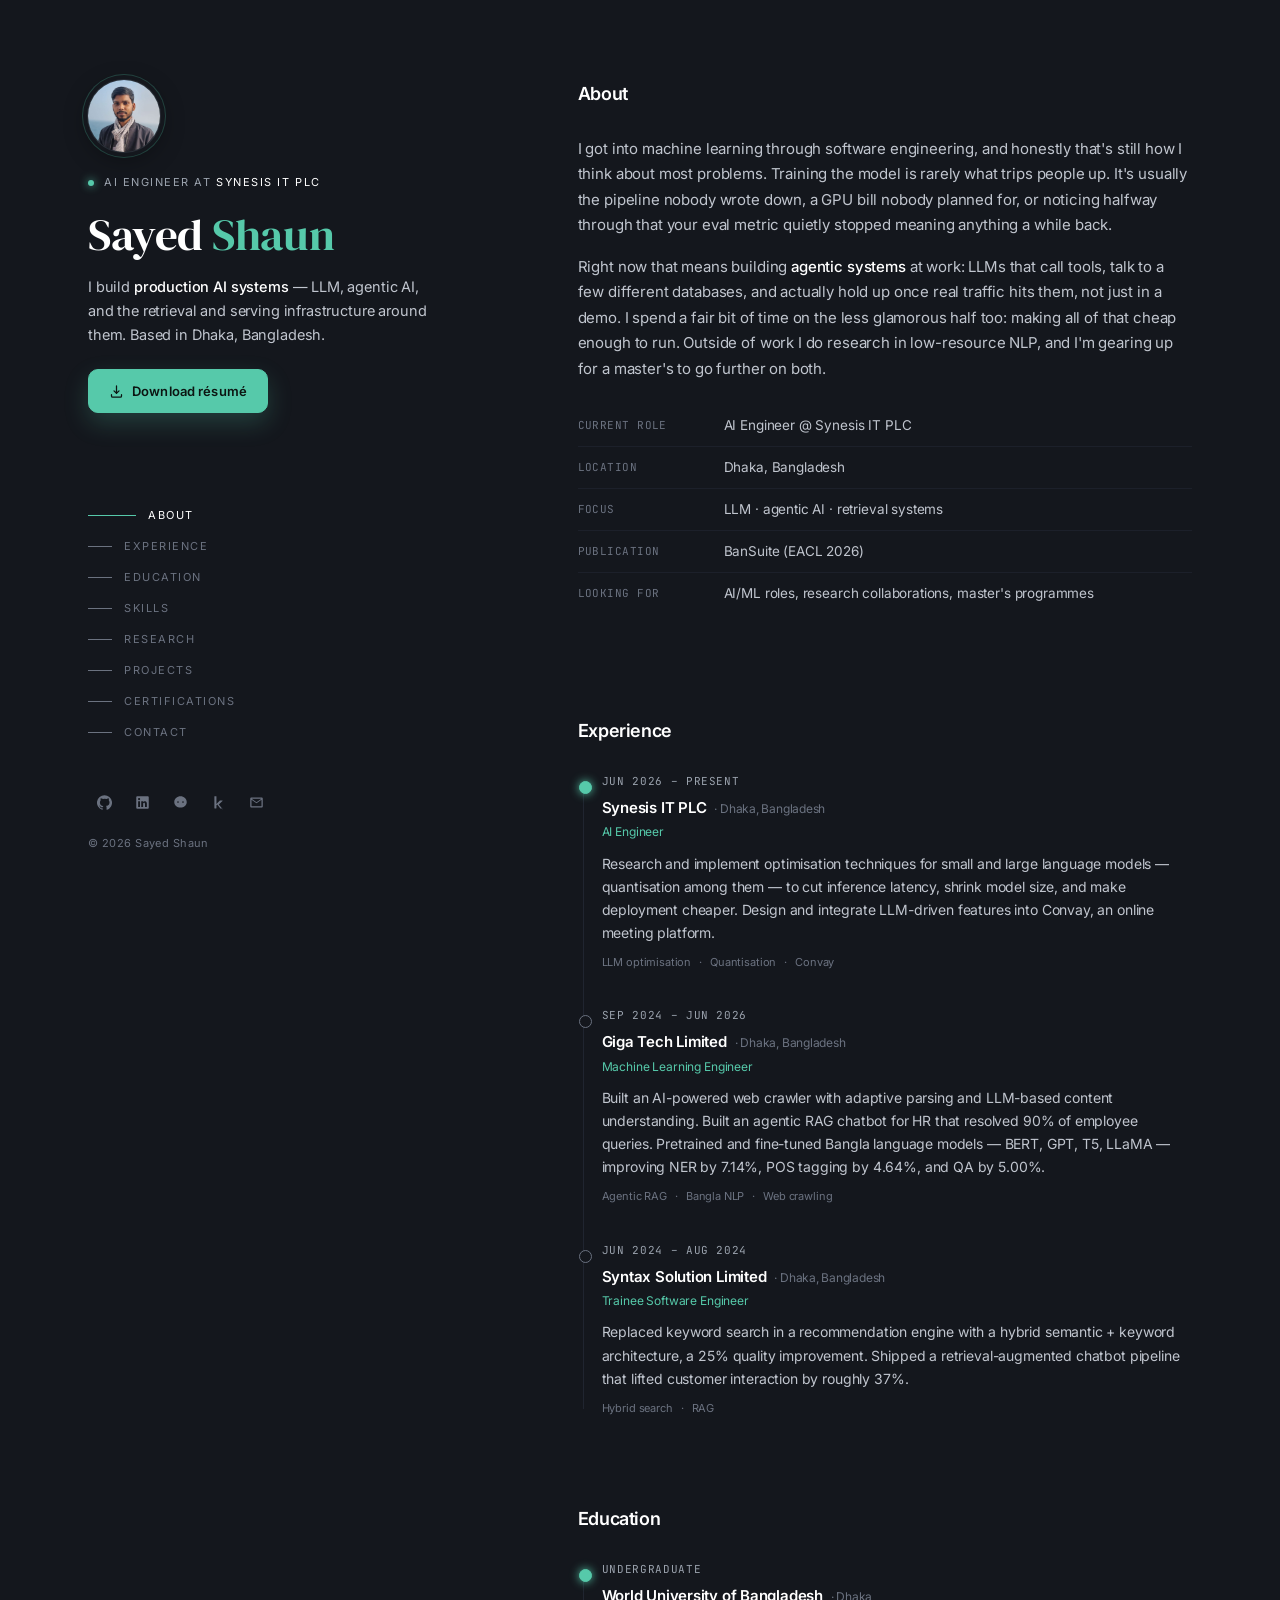
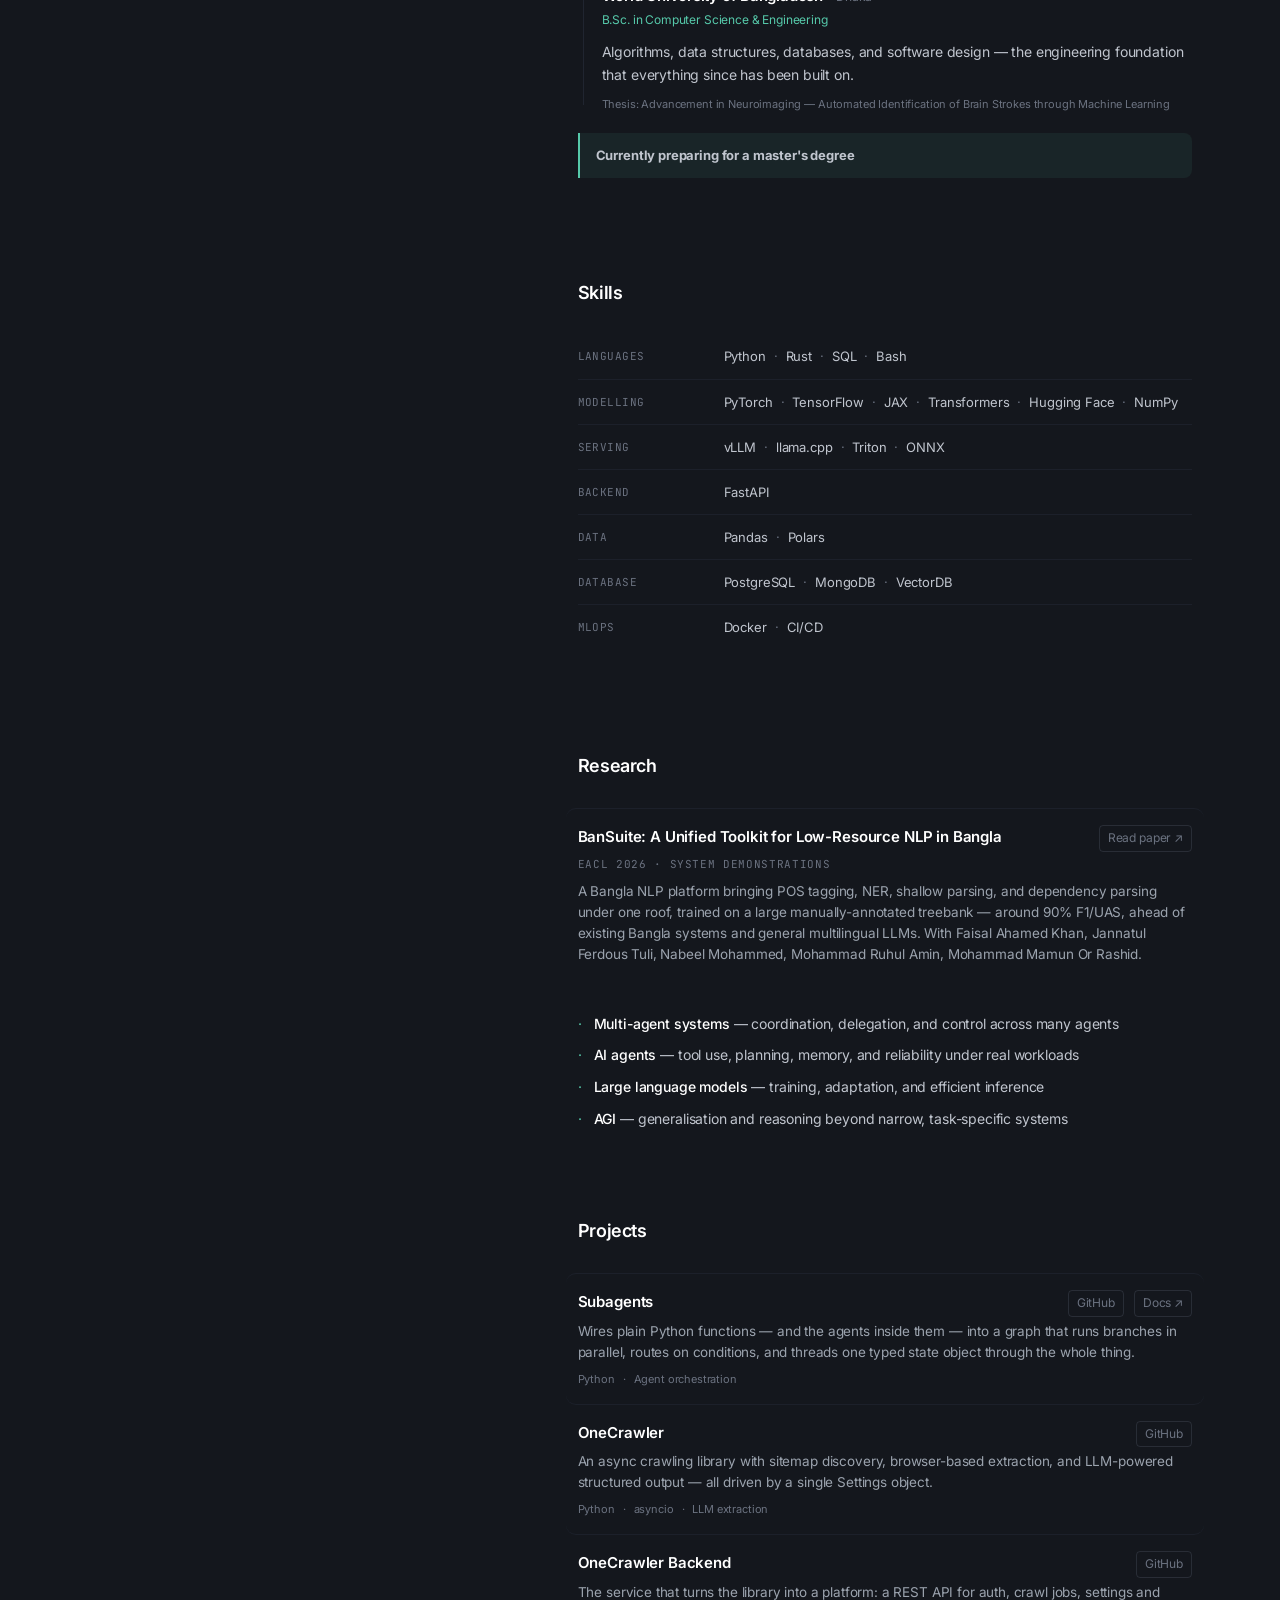
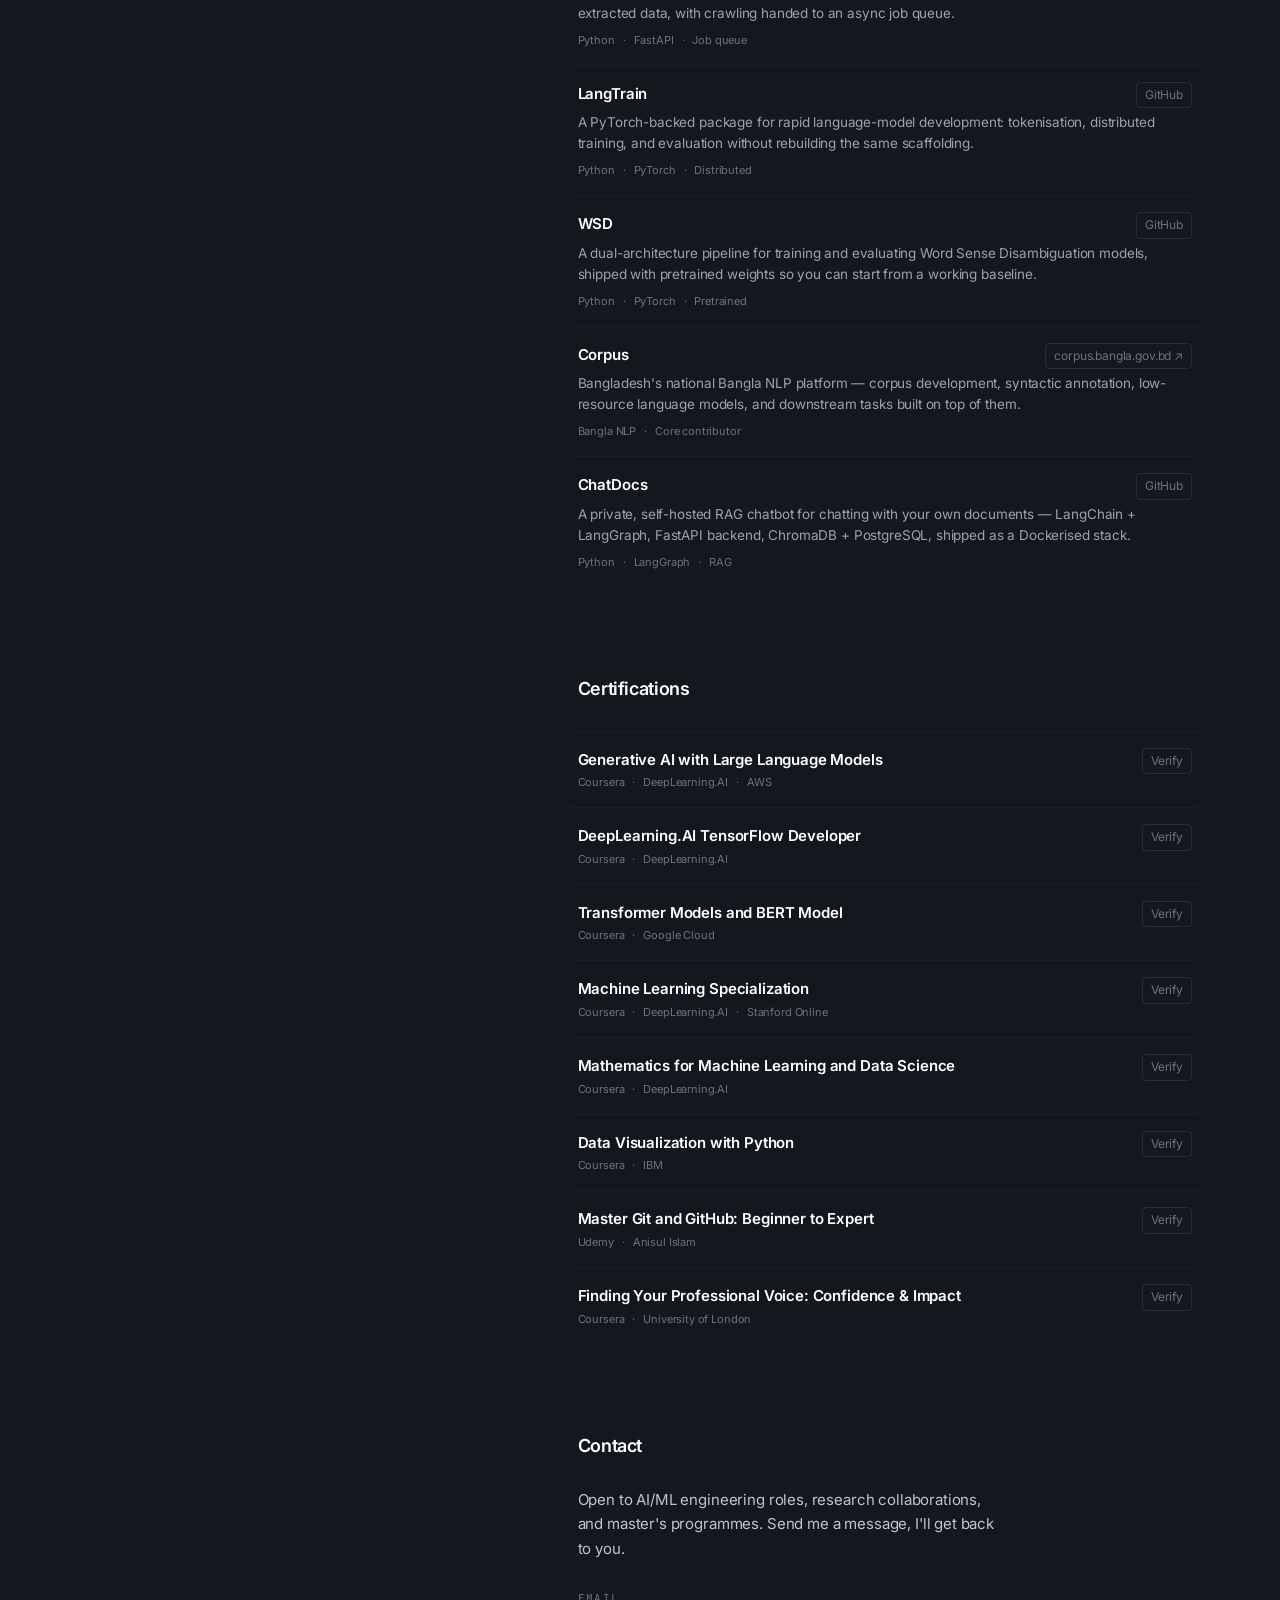
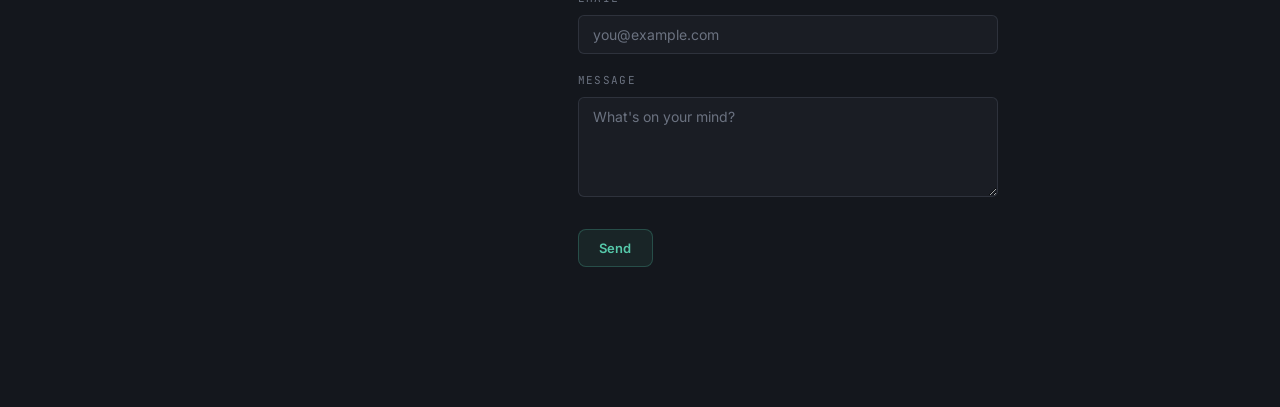
==== commit 47016f83: "Make the résumé button a proper solid CTA Filled mint background with dark text, soft accent glow sh" ====
--- a/onepage/index.html
+++ b/onepage/index.html
@@ -113,19 +113,29 @@
   .resume-btn {
     display: inline-flex;
     align-items: center;
+    justify-content: center;
     gap: 8px;
-    margin-top: 20px;
-    padding: 9px 16px;
-    border-radius: 8px;
-    background: var(--accent-soft);
-    border: 1px solid var(--accent-line);
-    color: var(--accent);
-    font-size: 12.5px;
+    width: fit-content;
+    margin-top: 22px;
+    padding: 11px 20px;
+    border-radius: 10px;
+    background: var(--accent);
+    border: 1px solid var(--accent);
+    color: #0c1512;
+    font-size: 13px;
     font-weight: 600;
-    transition: background 0.12s ease, border-color 0.12s ease;
-  }
-  .resume-btn:hover { background: rgba(86, 201, 170, 0.15); border-color: rgba(86, 201, 170, 0.4); }
-  .resume-btn svg { width: 14px; height: 14px; flex-shrink: 0; }
+    letter-spacing: 0.01em;
+    box-shadow: 0 10px 24px rgba(86, 201, 170, 0.22);
+    transition: transform 0.15s ease, box-shadow 0.15s ease, background 0.15s ease;
+  }
+  .resume-btn:hover {
+    background: #6fd6bc;
+    box-shadow: 0 12px 30px rgba(86, 201, 170, 0.32);
+    transform: translateY(-1px);
+  }
+  .resume-btn:active { transform: translateY(0); box-shadow: 0 6px 16px rgba(86, 201, 170, 0.25); }
+  .resume-btn svg { width: 15px; height: 15px; flex-shrink: 0; transition: transform 0.18s ease; }
+  .resume-btn:hover svg { transform: translateY(2px); }
 
   .sidenav { display: flex; flex-direction: column; gap: 2px; margin-top: 48px; }
   .navlink {
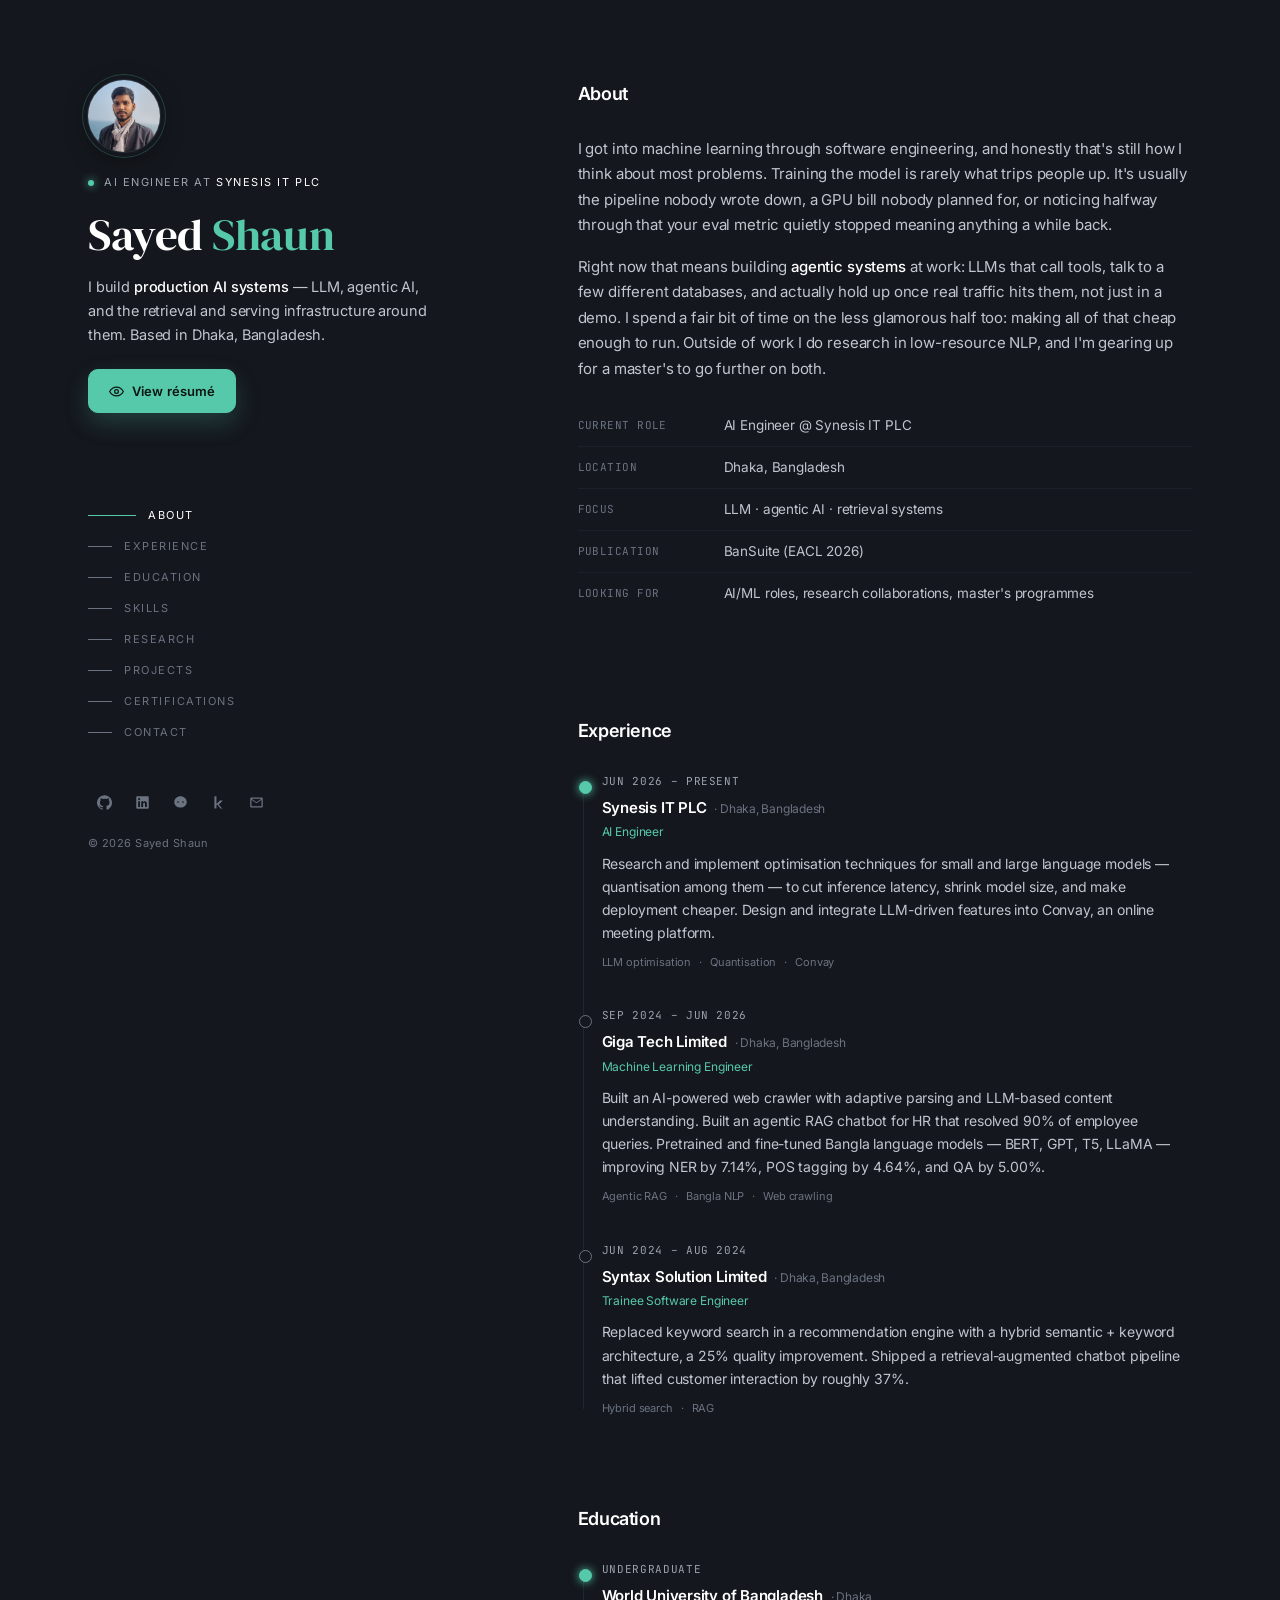
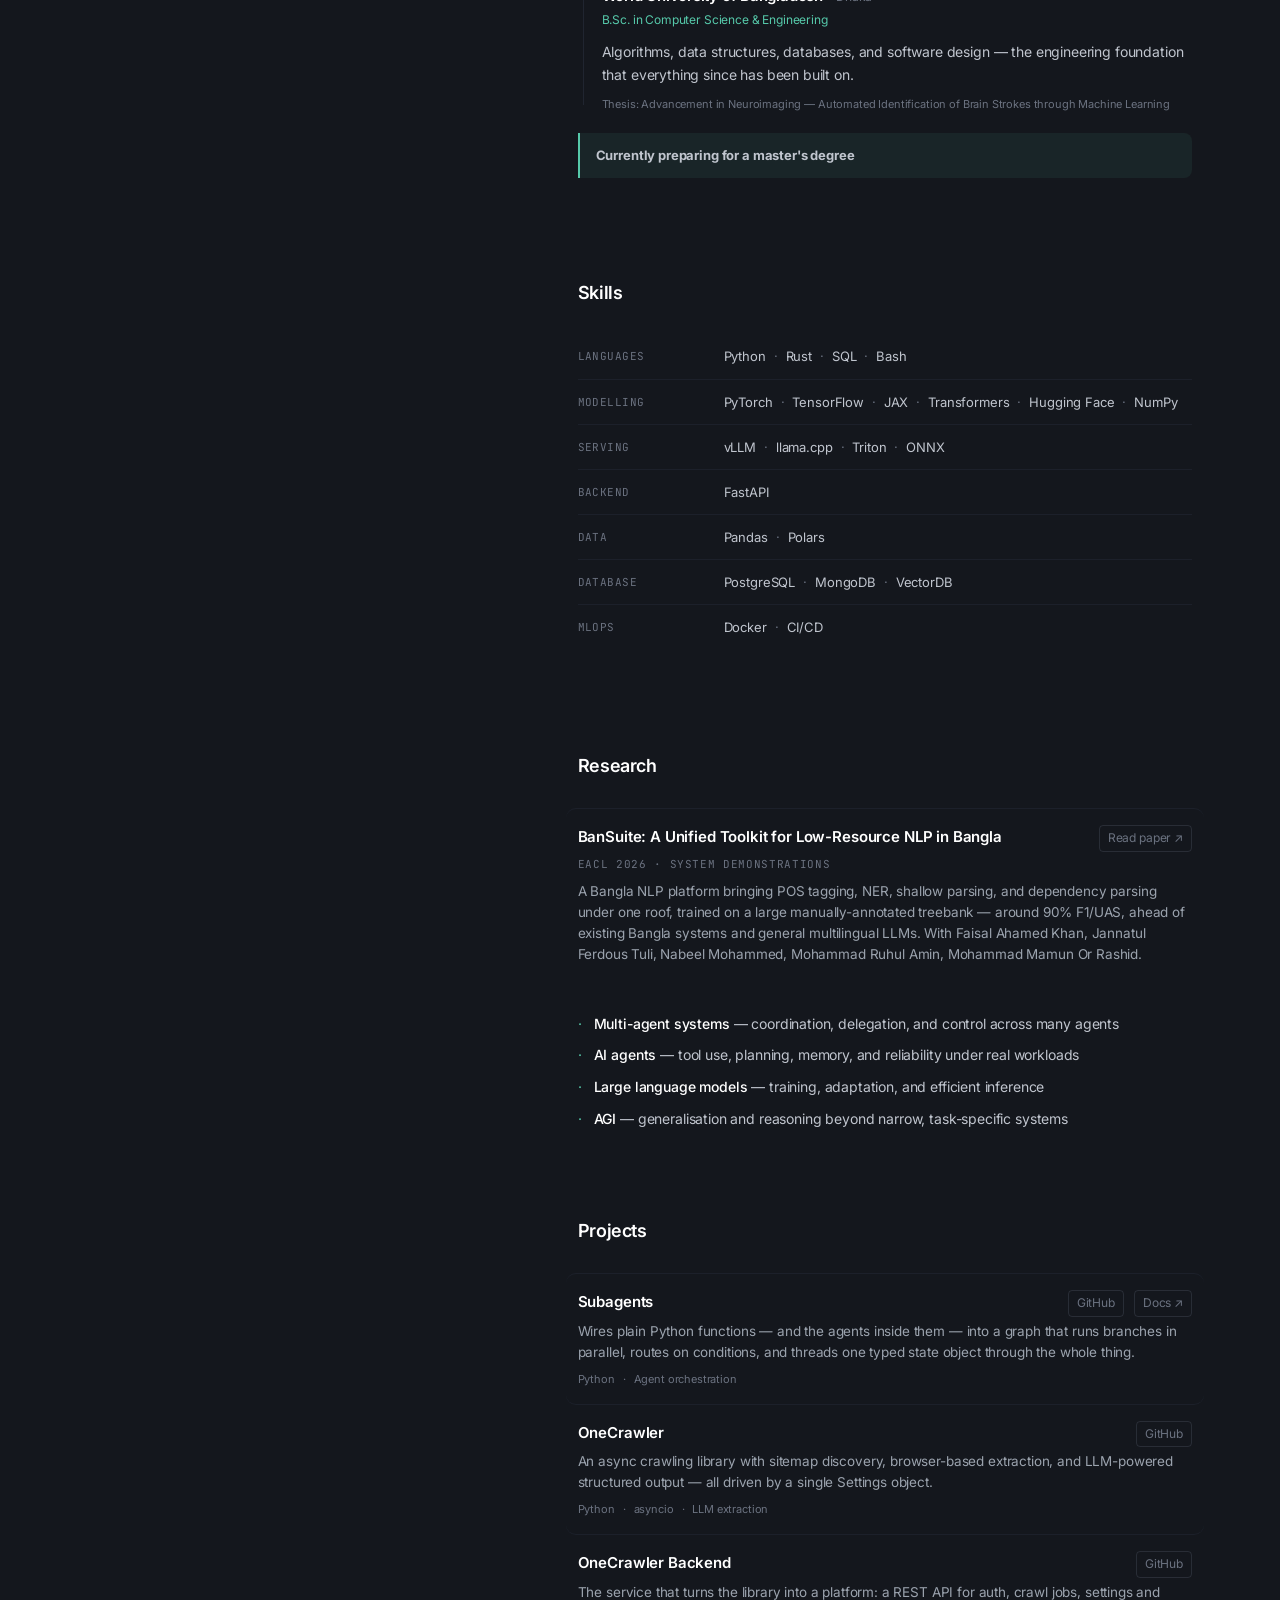
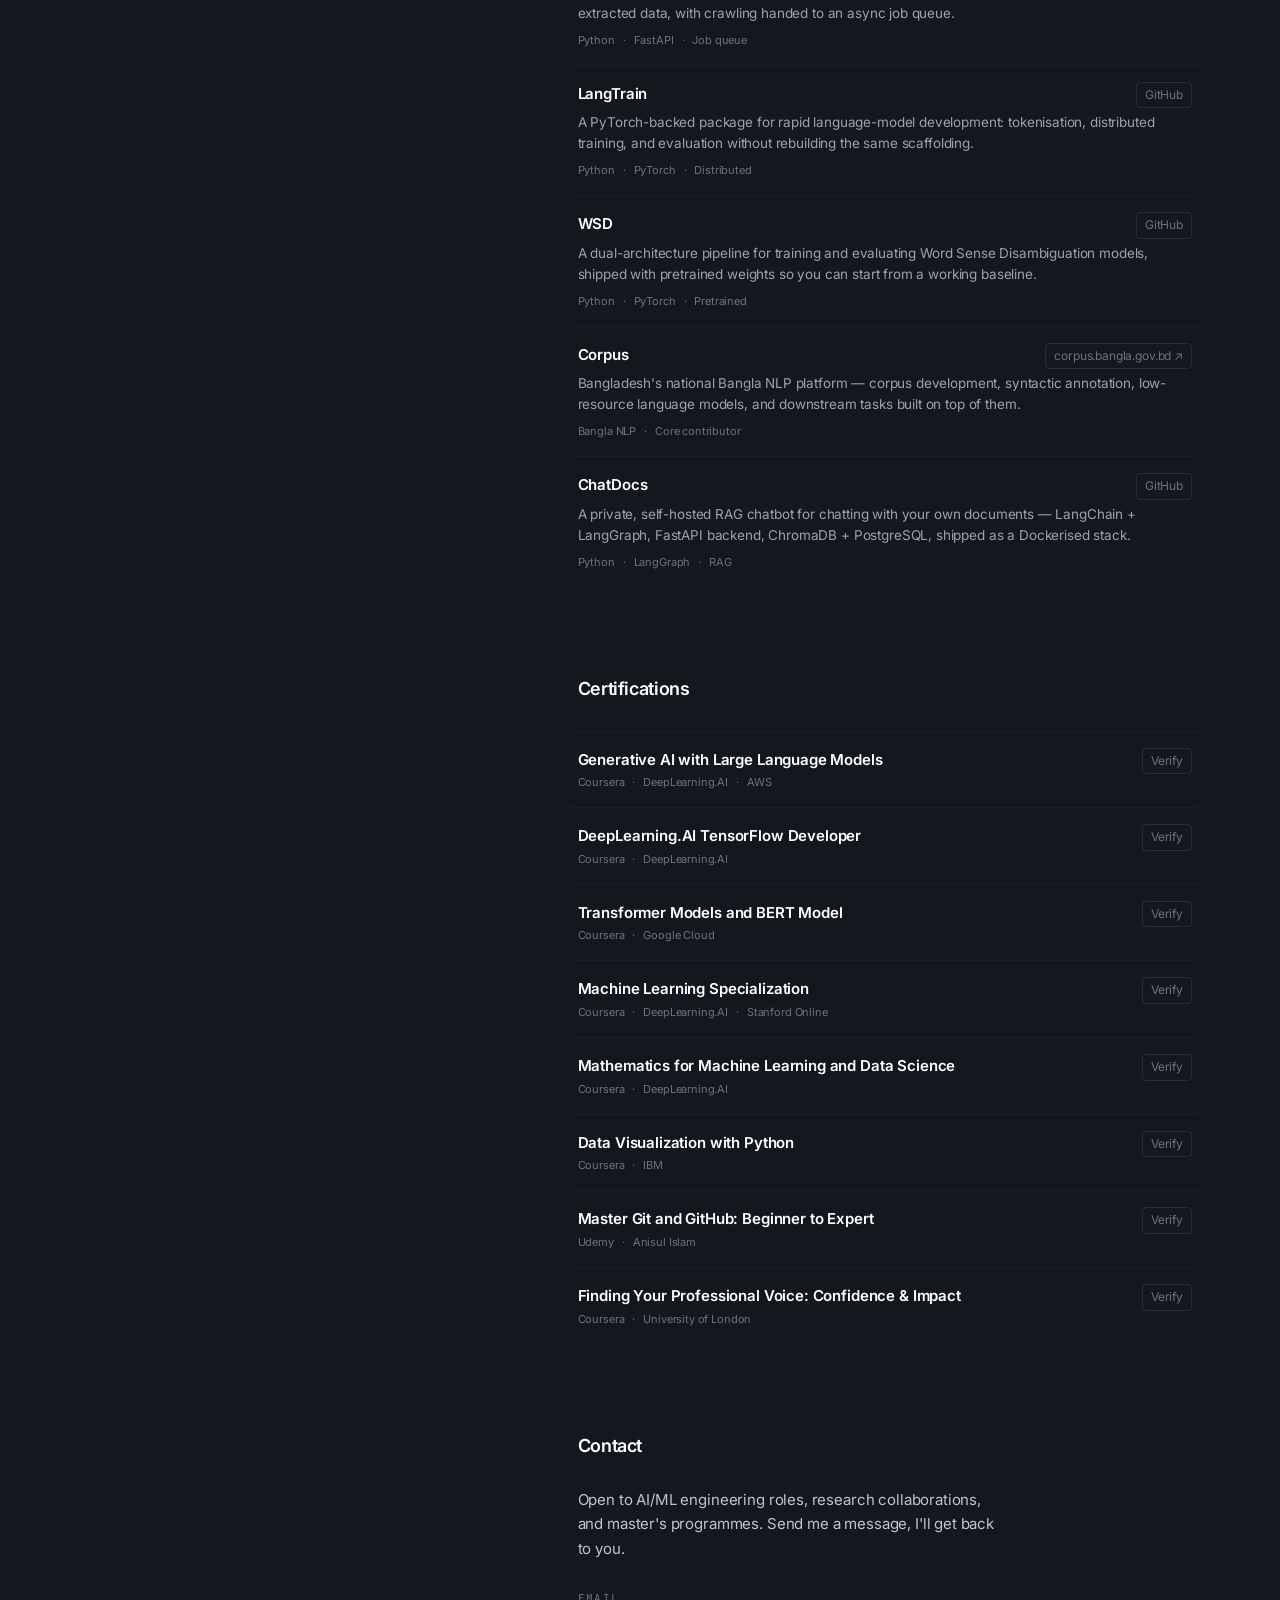
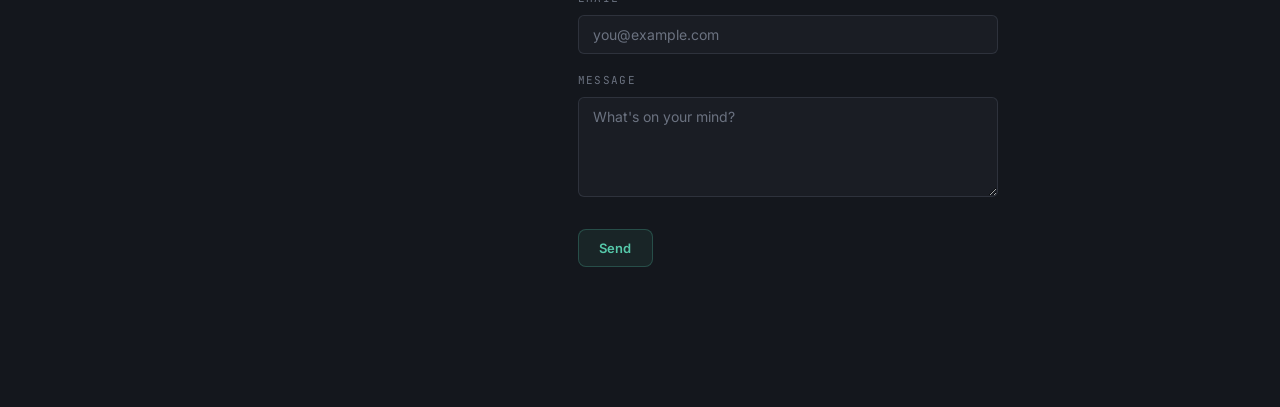
==== commit 1394ca0e: "Change résumé button to view instead of download Opens the PDF in a new tab (browsers view PDFs nati" ====
--- a/onepage/index.html
+++ b/onepage/index.html
@@ -135,7 +135,7 @@
   }
   .resume-btn:active { transform: translateY(0); box-shadow: 0 6px 16px rgba(86, 201, 170, 0.25); }
   .resume-btn svg { width: 15px; height: 15px; flex-shrink: 0; transition: transform 0.18s ease; }
-  .resume-btn:hover svg { transform: translateY(2px); }
+  .resume-btn:hover svg { transform: scale(1.1); }
 
   .sidenav { display: flex; flex-direction: column; gap: 2px; margin-top: 48px; }
   .navlink {
@@ -397,9 +397,9 @@
         <h1 class="name">Sayed <span class="ac">Shaun</span></h1>
         <p class="blurb">I build <em>production AI systems</em> — LLM, agentic AI, and the
         retrieval and serving infrastructure around them. Based in Dhaka, Bangladesh.</p>
-        <a class="resume-btn" href="../docs/files/resume.pdf" download="Sayed-Shaun-Resume.pdf">
-          <svg viewBox="0 0 24 24" fill="none" stroke="currentColor" stroke-width="2" stroke-linecap="round" stroke-linejoin="round"><path d="M12 3v12m0 0-4-4m4 4 4-4M4 17v2a2 2 0 0 0 2 2h12a2 2 0 0 0 2-2v-2"></path></svg>
-          Download résumé
+        <a class="resume-btn" href="../docs/files/resume.pdf" target="_blank" rel="noopener">
+          <svg viewBox="0 0 24 24" fill="none" stroke="currentColor" stroke-width="2" stroke-linecap="round" stroke-linejoin="round"><path d="M1 12s4-7 11-7 11 7 11 7-4 7-11 7-11-7-11-7Z"></path><circle cx="12" cy="12" r="3"></circle></svg>
+          View résumé
         </a>
       </div>
 
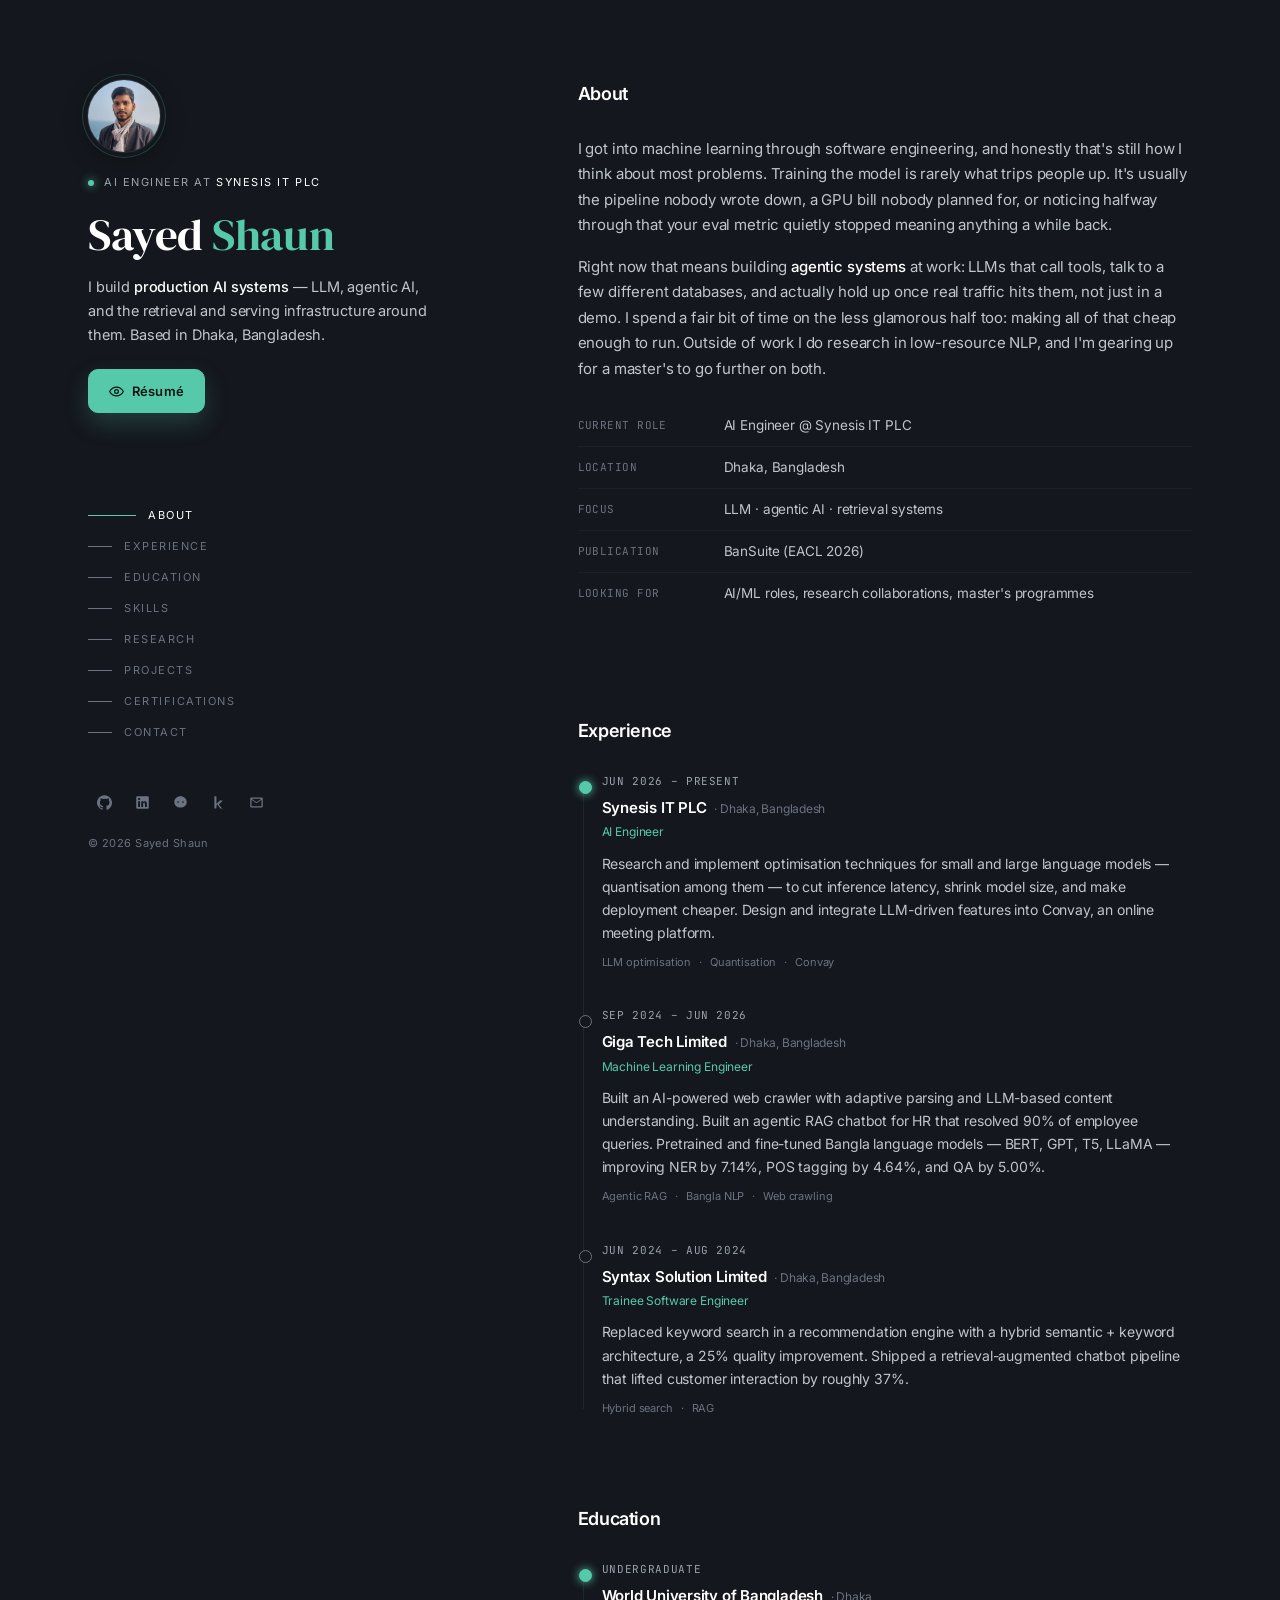
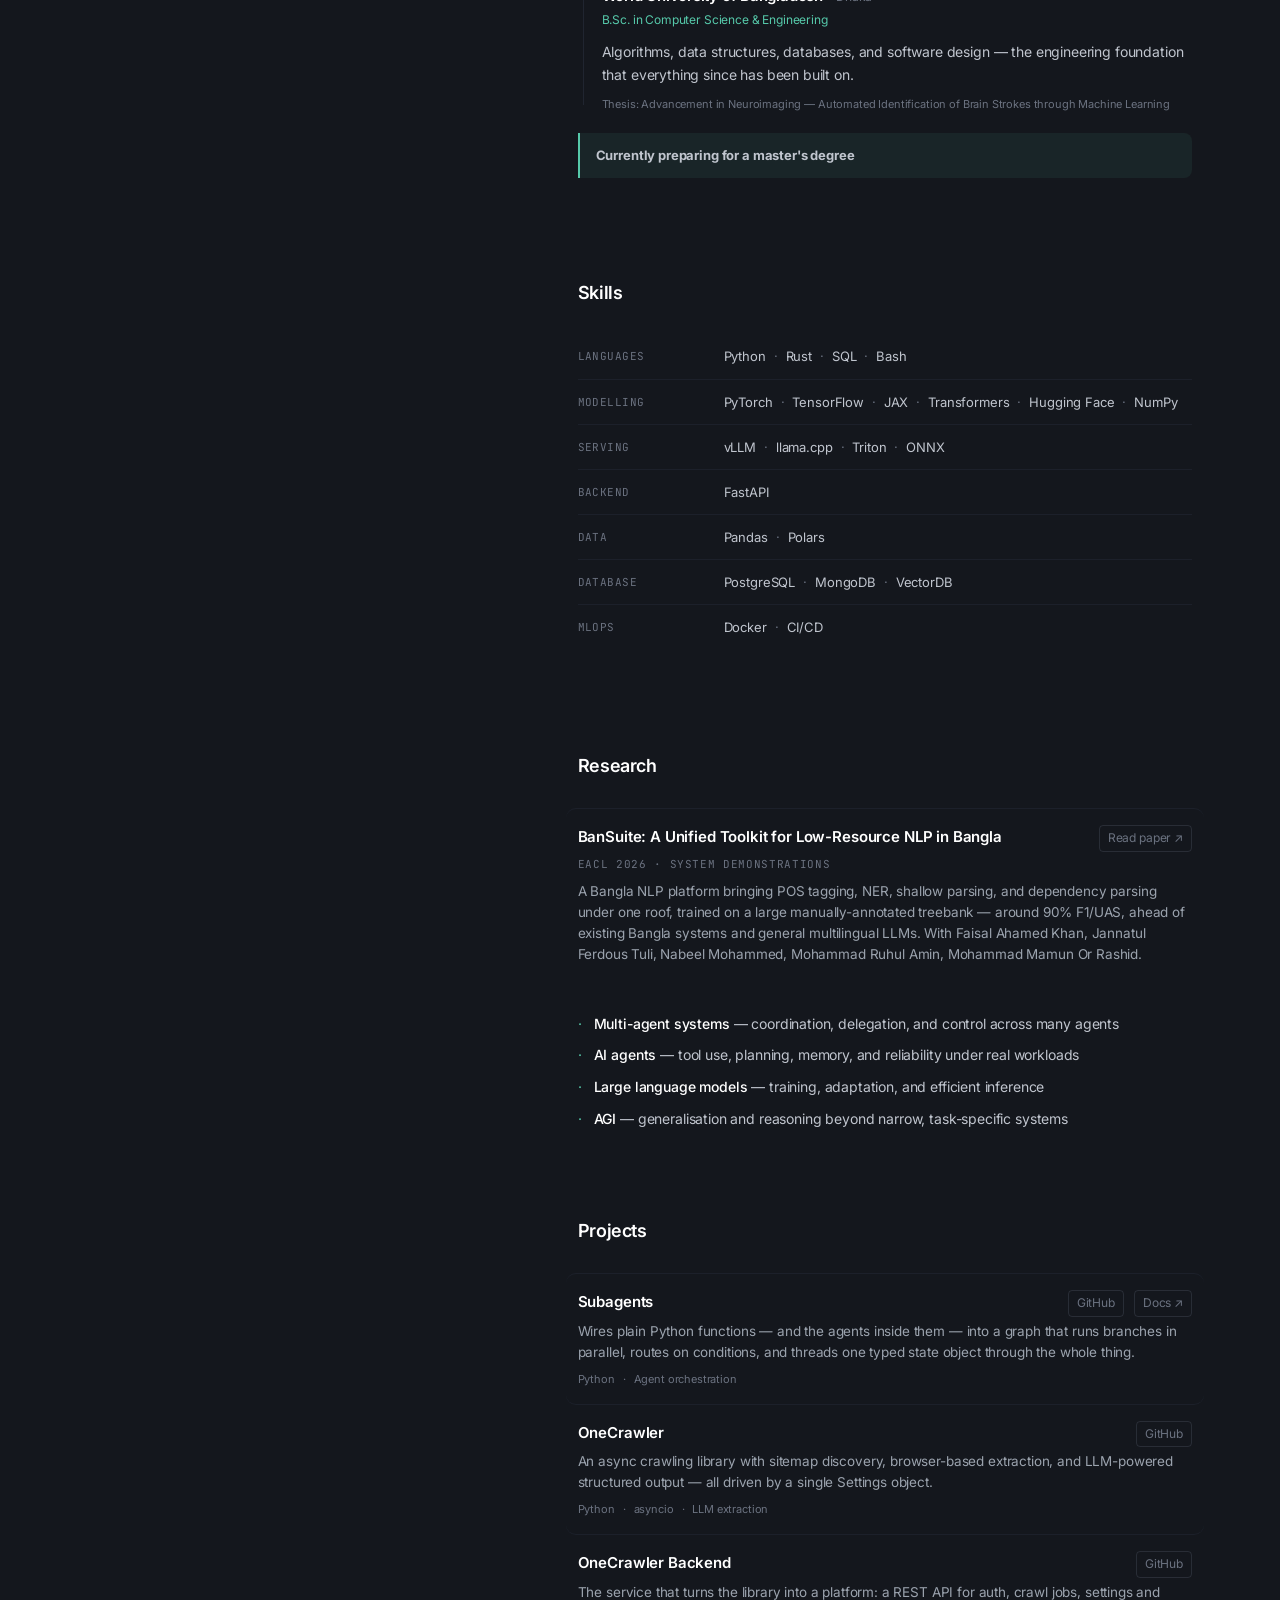
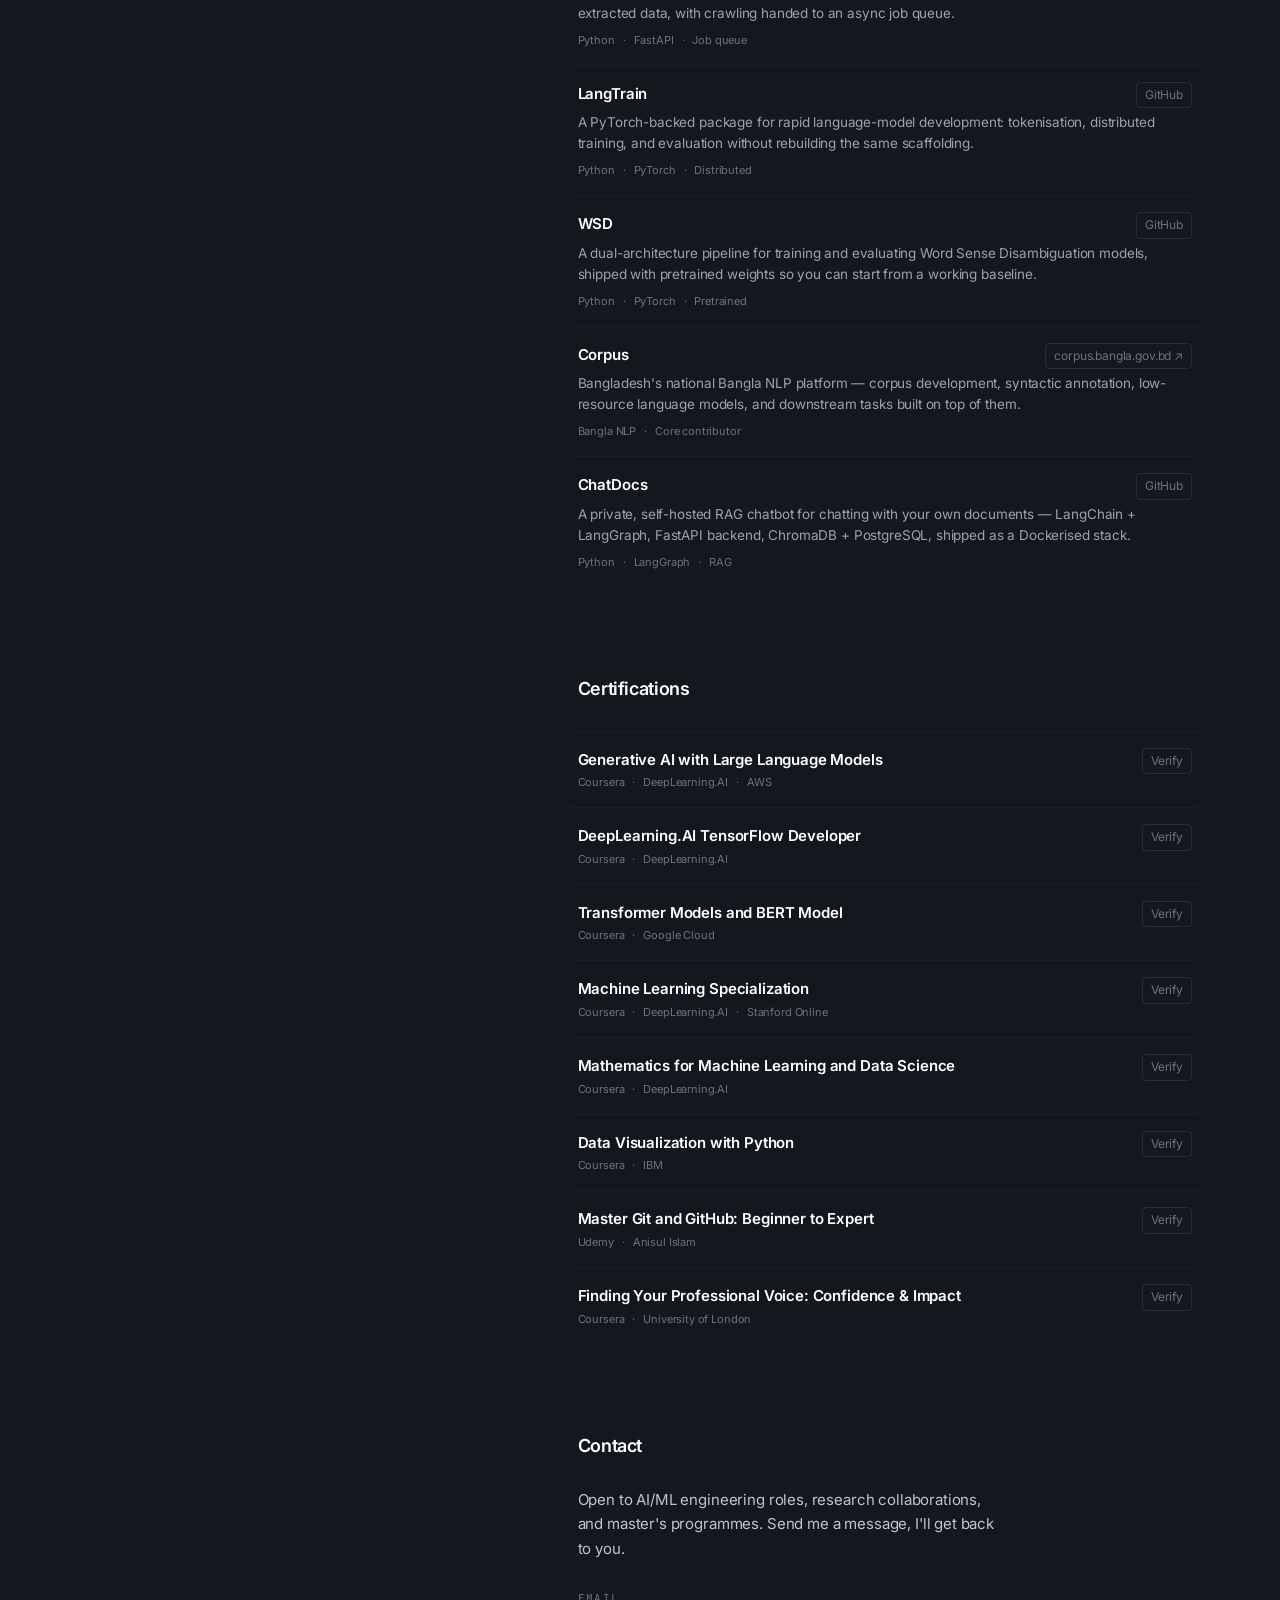
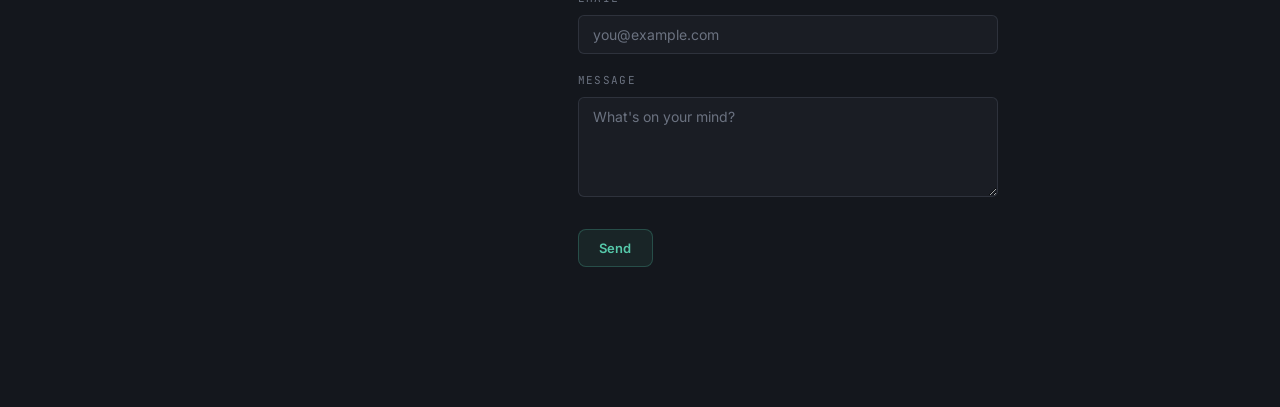
==== commit 881a246c: "Shorten résumé button label to just "Résumé" Co-Authored-By: Claude Sonnet 5 <noreply@anthropic.com>" ====
--- a/onepage/index.html
+++ b/onepage/index.html
@@ -399,7 +399,7 @@
         retrieval and serving infrastructure around them. Based in Dhaka, Bangladesh.</p>
         <a class="resume-btn" href="../docs/files/resume.pdf" target="_blank" rel="noopener">
           <svg viewBox="0 0 24 24" fill="none" stroke="currentColor" stroke-width="2" stroke-linecap="round" stroke-linejoin="round"><path d="M1 12s4-7 11-7 11 7 11 7-4 7-11 7-11-7-11-7Z"></path><circle cx="12" cy="12" r="3"></circle></svg>
-          View résumé
+          Résumé
         </a>
       </div>
 
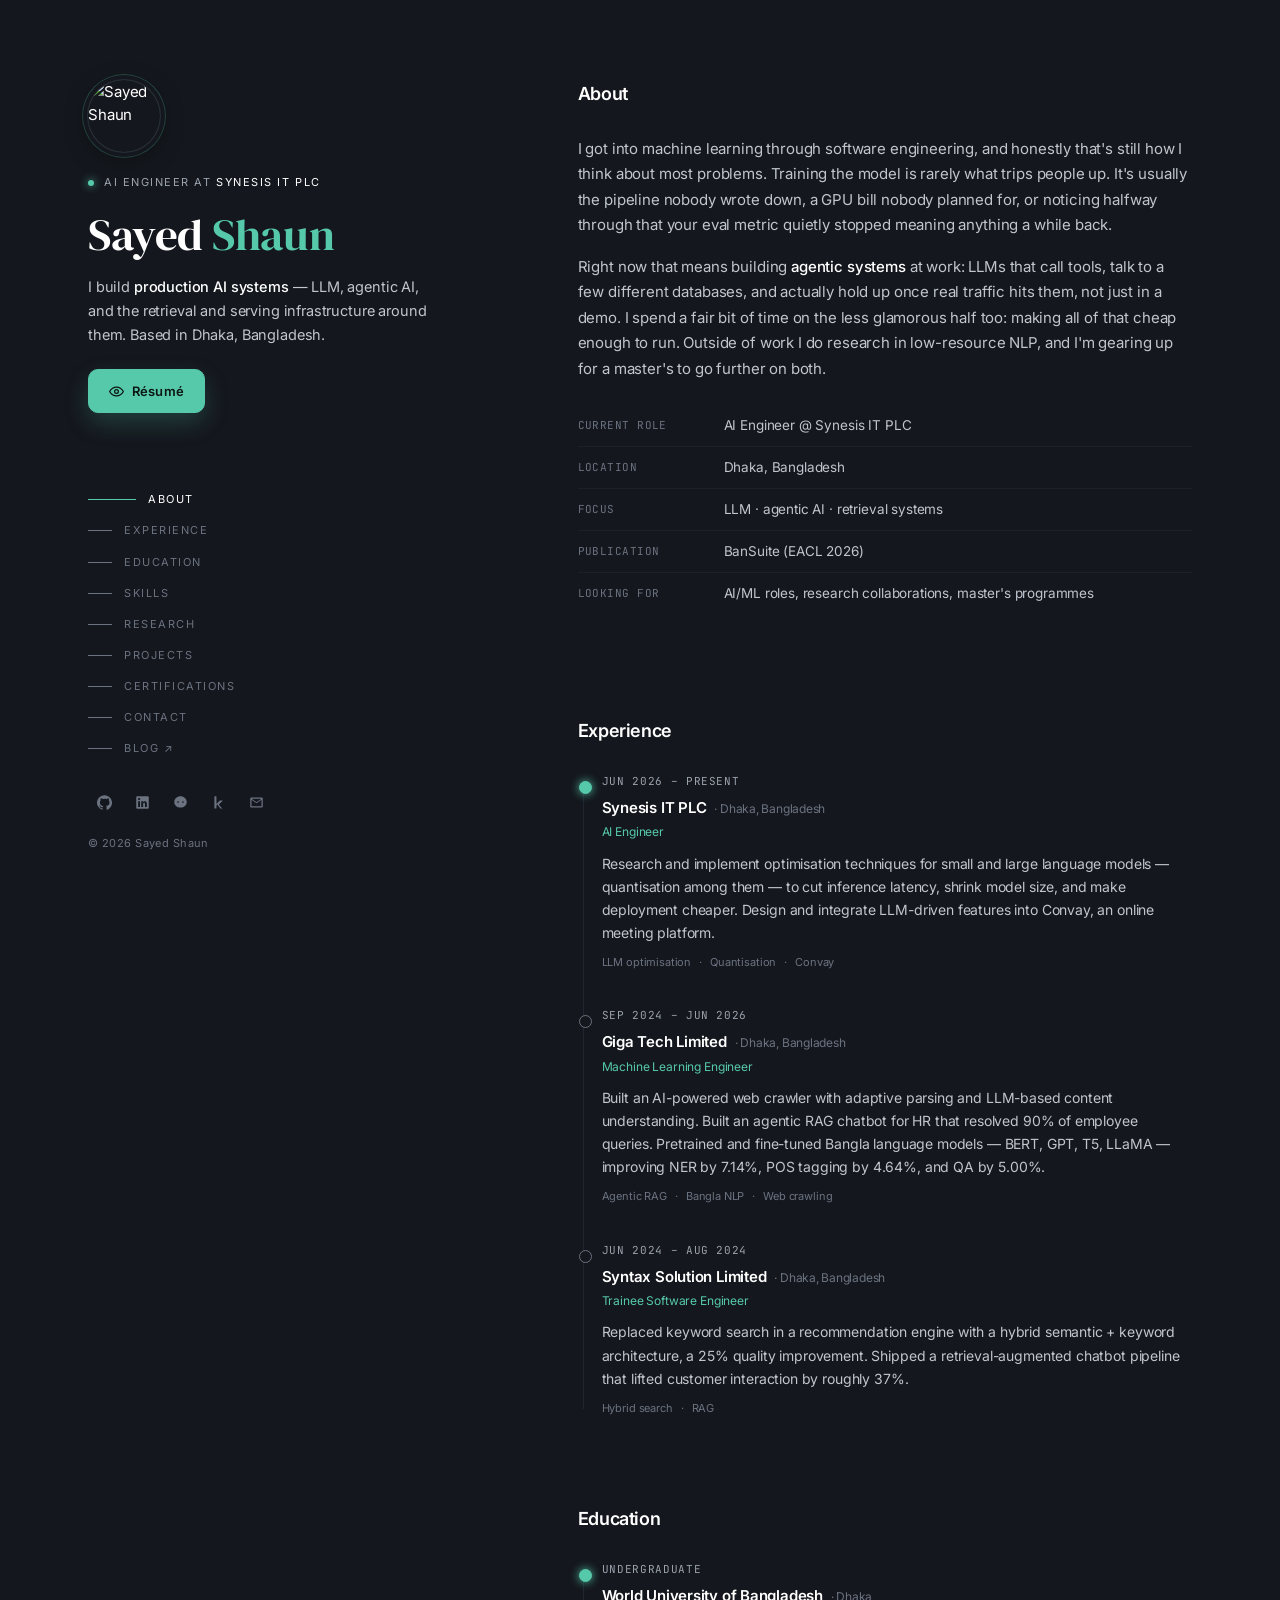
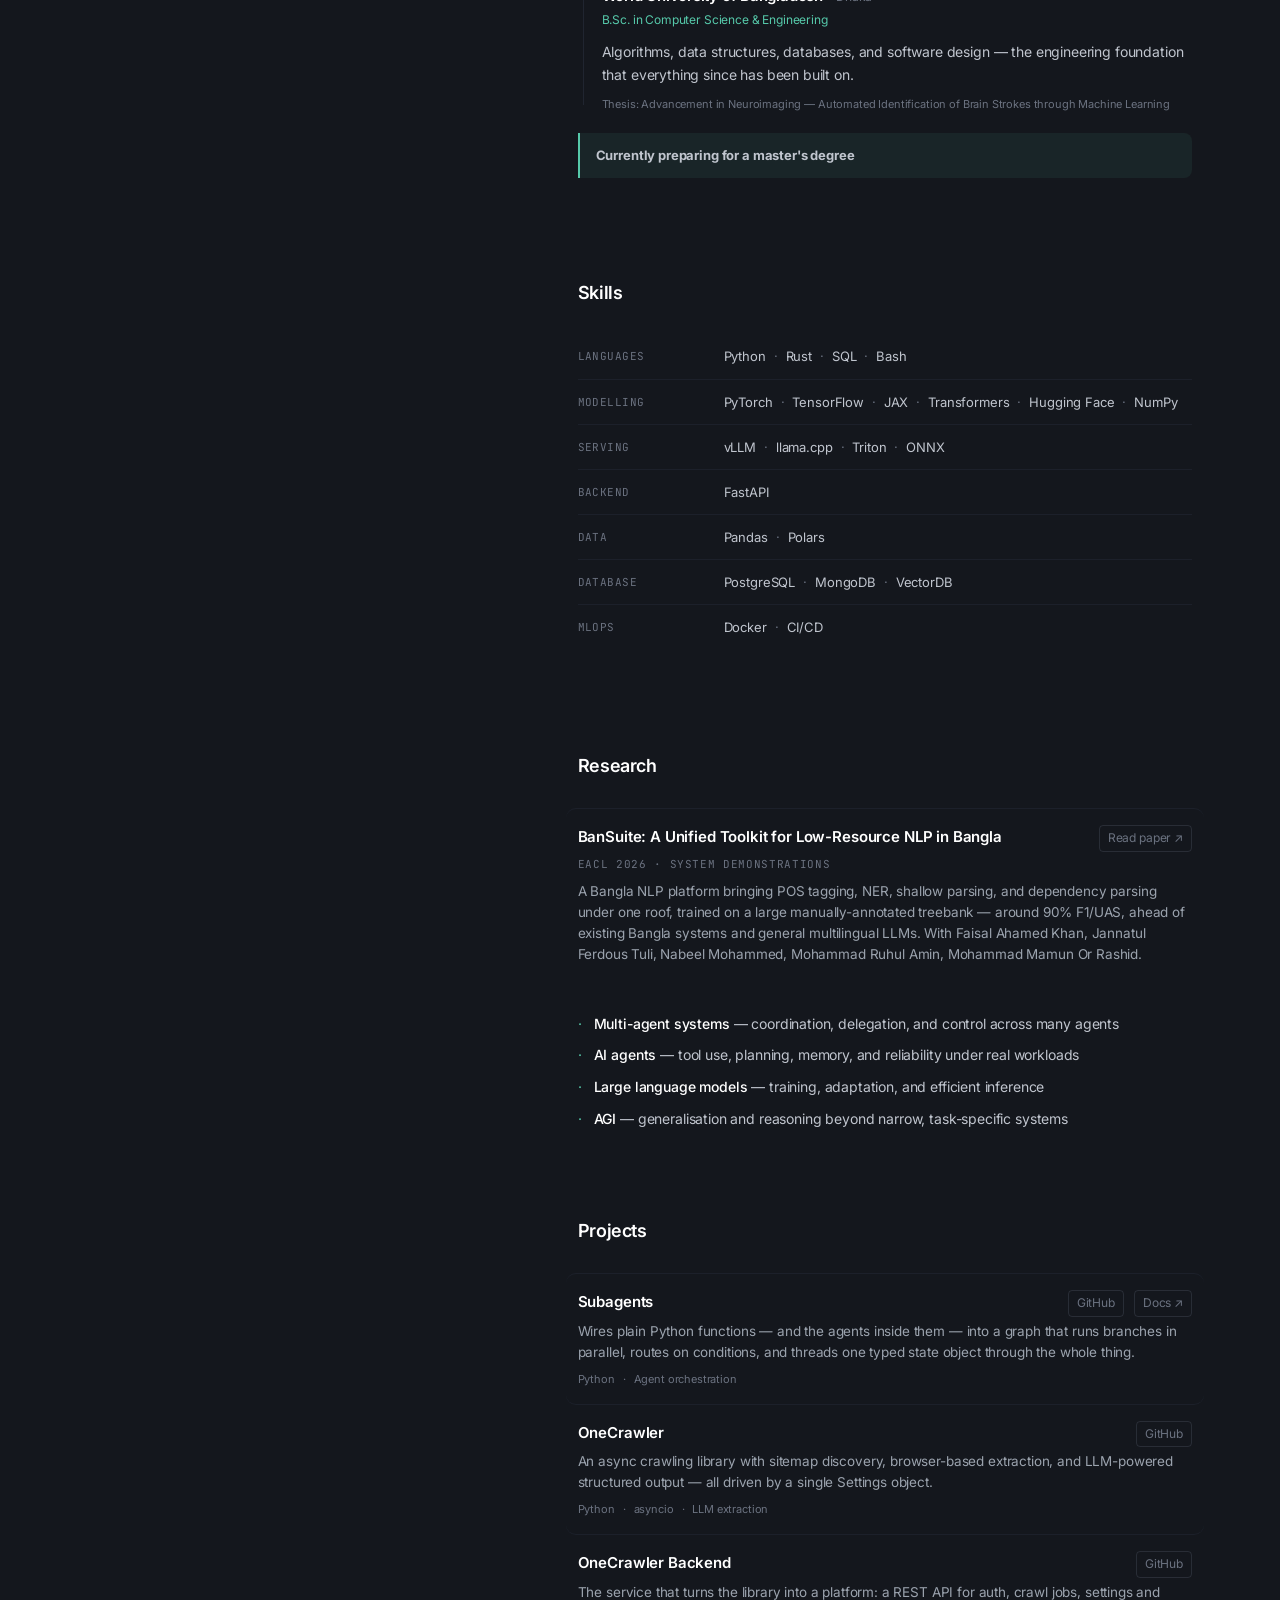
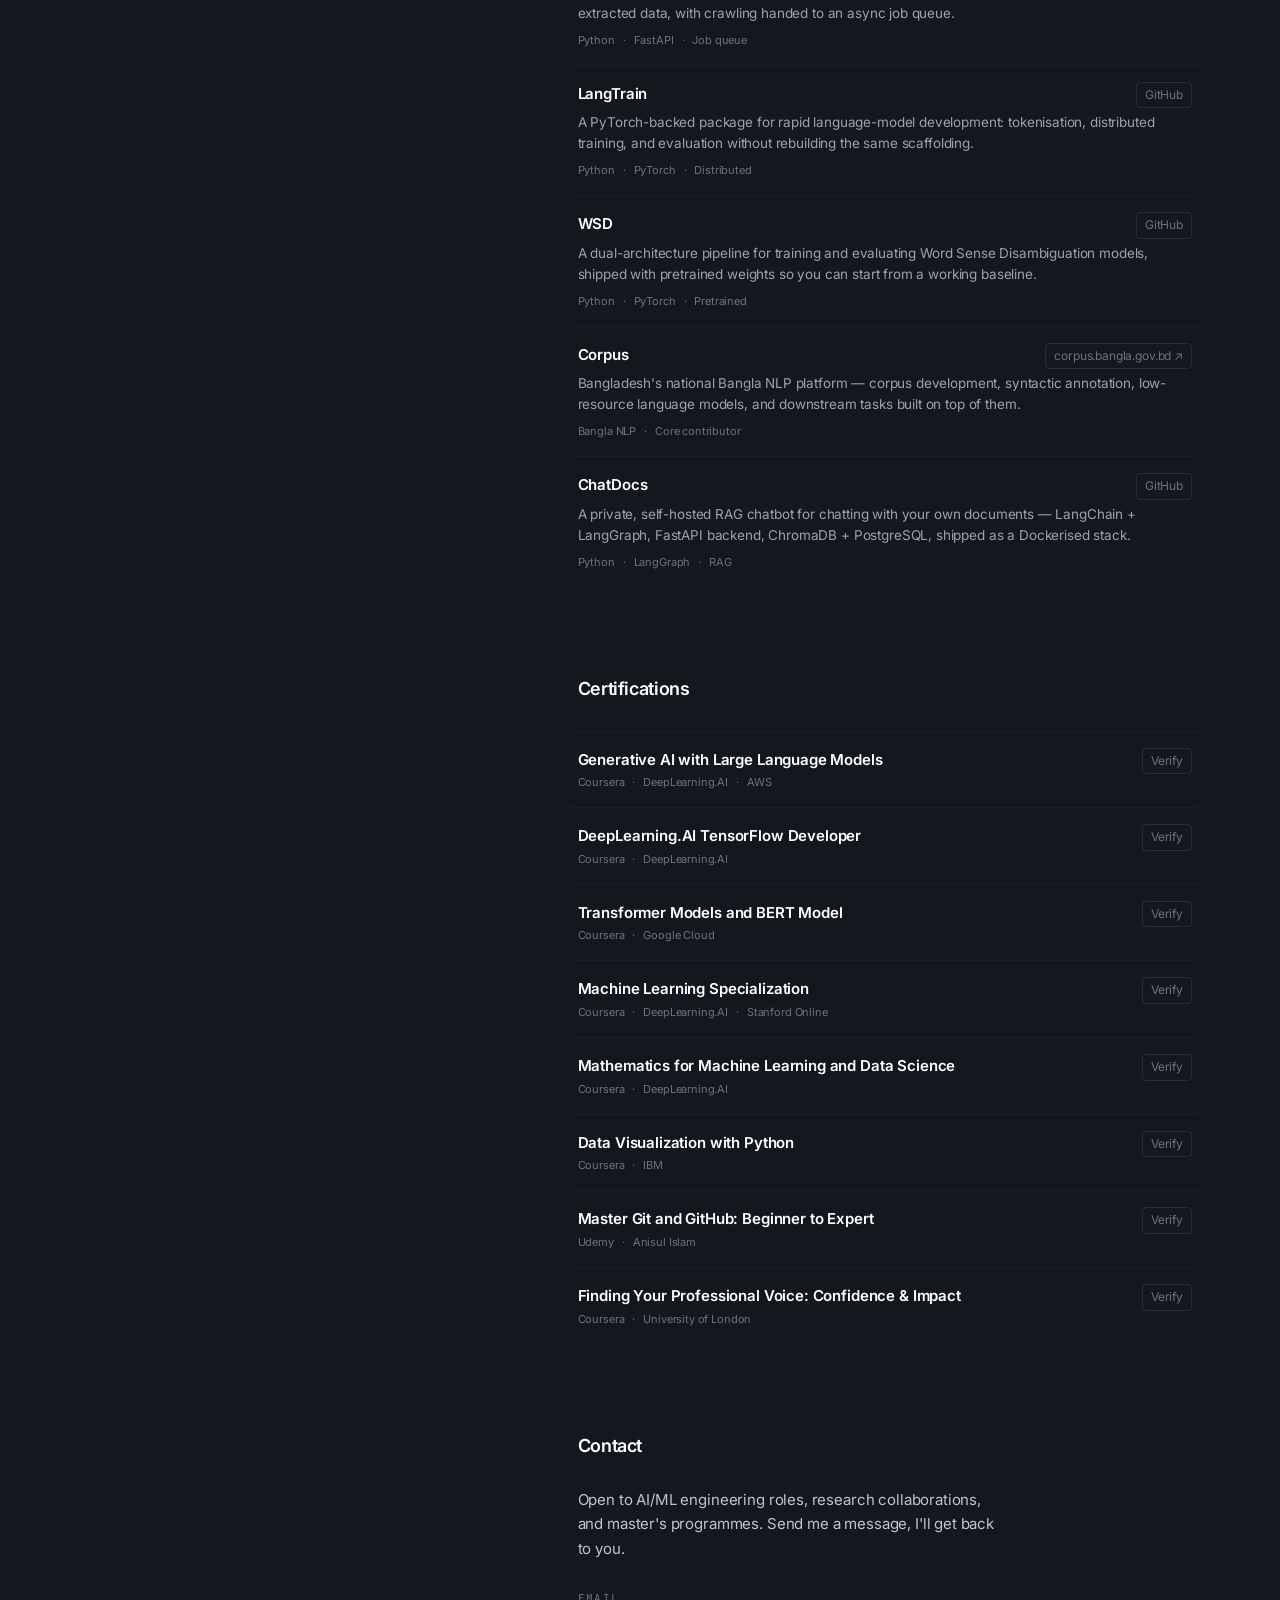
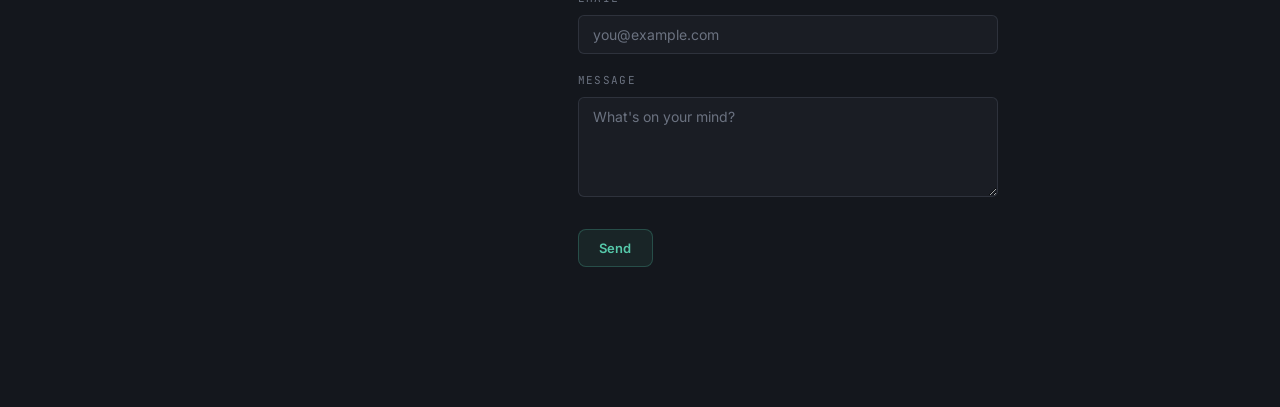
==== commit 5172aa56: "Replace the mkdocs portfolio with the static onepage design The homepage is now onepage/index.html, " ====
--- a/onepage/index.html
+++ b/onepage/index.html
@@ -5,7 +5,7 @@
 <meta name="viewport" content="width=device-width, initial-scale=1">
 <title>Sayed Shaun</title>
 <meta name="description" content="Sayed Shaun. AI/ML Engineer at Synesis IT PLC. LLM systems, agentic AI, and production machine-learning infrastructure.">
-<link rel="icon" href="../docs/images/profile.jpg">
+<link rel="icon" href="images/profile.jpg">
 <link rel="preconnect" href="https://fonts.googleapis.com">
 <link rel="preconnect" href="https://fonts.gstatic.com" crossorigin>
 <link href="https://fonts.googleapis.com/css2?family=DM+Serif+Display&family=Inter:wght@400;500;600&family=JetBrains+Mono:wght@400;500&display=swap" rel="stylesheet">
@@ -389,7 +389,7 @@
   <aside class="left">
     <div class="left-inner">
       <div class="left-top">
-        <img class="avatar" src="../docs/images/profile.jpg" alt="Sayed Shaun">
+        <img class="avatar" src="images/profile.jpg" alt="Sayed Shaun">
         <div class="hello">
           <span class="dot"></span>
           <span>AI Engineer at <a href="https://synesisitplc.com" target="_blank" rel="noopener">Synesis IT PLC</a></span>
@@ -397,7 +397,7 @@
         <h1 class="name">Sayed <span class="ac">Shaun</span></h1>
         <p class="blurb">I build <em>production AI systems</em> — LLM, agentic AI, and the
         retrieval and serving infrastructure around them. Based in Dhaka, Bangladesh.</p>
-        <a class="resume-btn" href="../docs/files/resume.pdf" target="_blank" rel="noopener">
+        <a class="resume-btn" href="files/resume.pdf" target="_blank" rel="noopener">
           <svg viewBox="0 0 24 24" fill="none" stroke="currentColor" stroke-width="2" stroke-linecap="round" stroke-linejoin="round"><path d="M1 12s4-7 11-7 11 7 11 7-4 7-11 7-11-7-11-7Z"></path><circle cx="12" cy="12" r="3"></circle></svg>
           Résumé
         </a>
@@ -412,6 +412,7 @@
         <a class="navlink" href="#projects" data-section="projects">Projects</a>
         <a class="navlink" href="#certifications" data-section="certifications">Certifications</a>
         <a class="navlink" href="#contact" data-section="contact">Contact</a>
+        <a class="navlink" href="blog/">Blog ↗</a>
       </nav>
 
       <div class="left-bottom">
@@ -763,6 +764,7 @@
   <a href="#projects" data-section="projects">Projects</a>
   <a href="#certifications" data-section="certifications">Certifications</a>
   <a href="#contact" data-section="contact">Contact</a>
+  <a href="blog/">Blog ↗</a>
 </nav>
 
 <script>
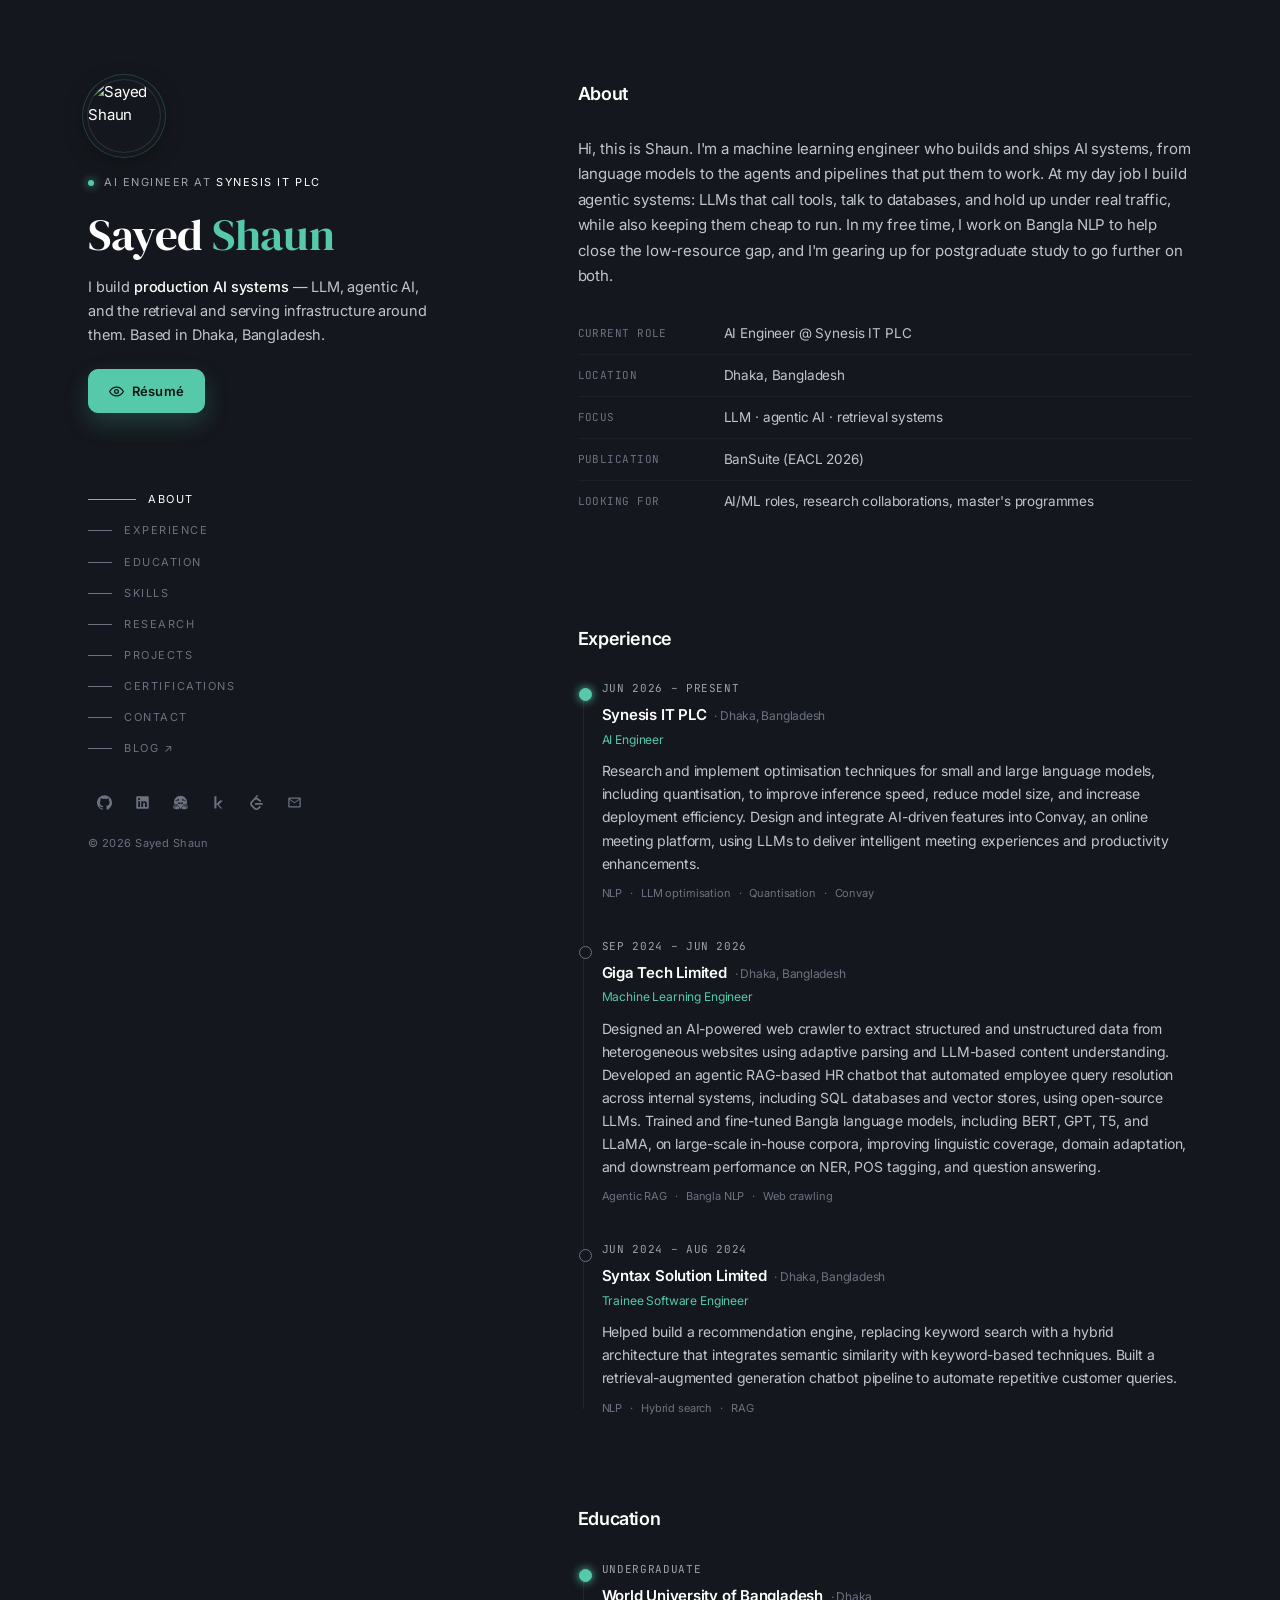
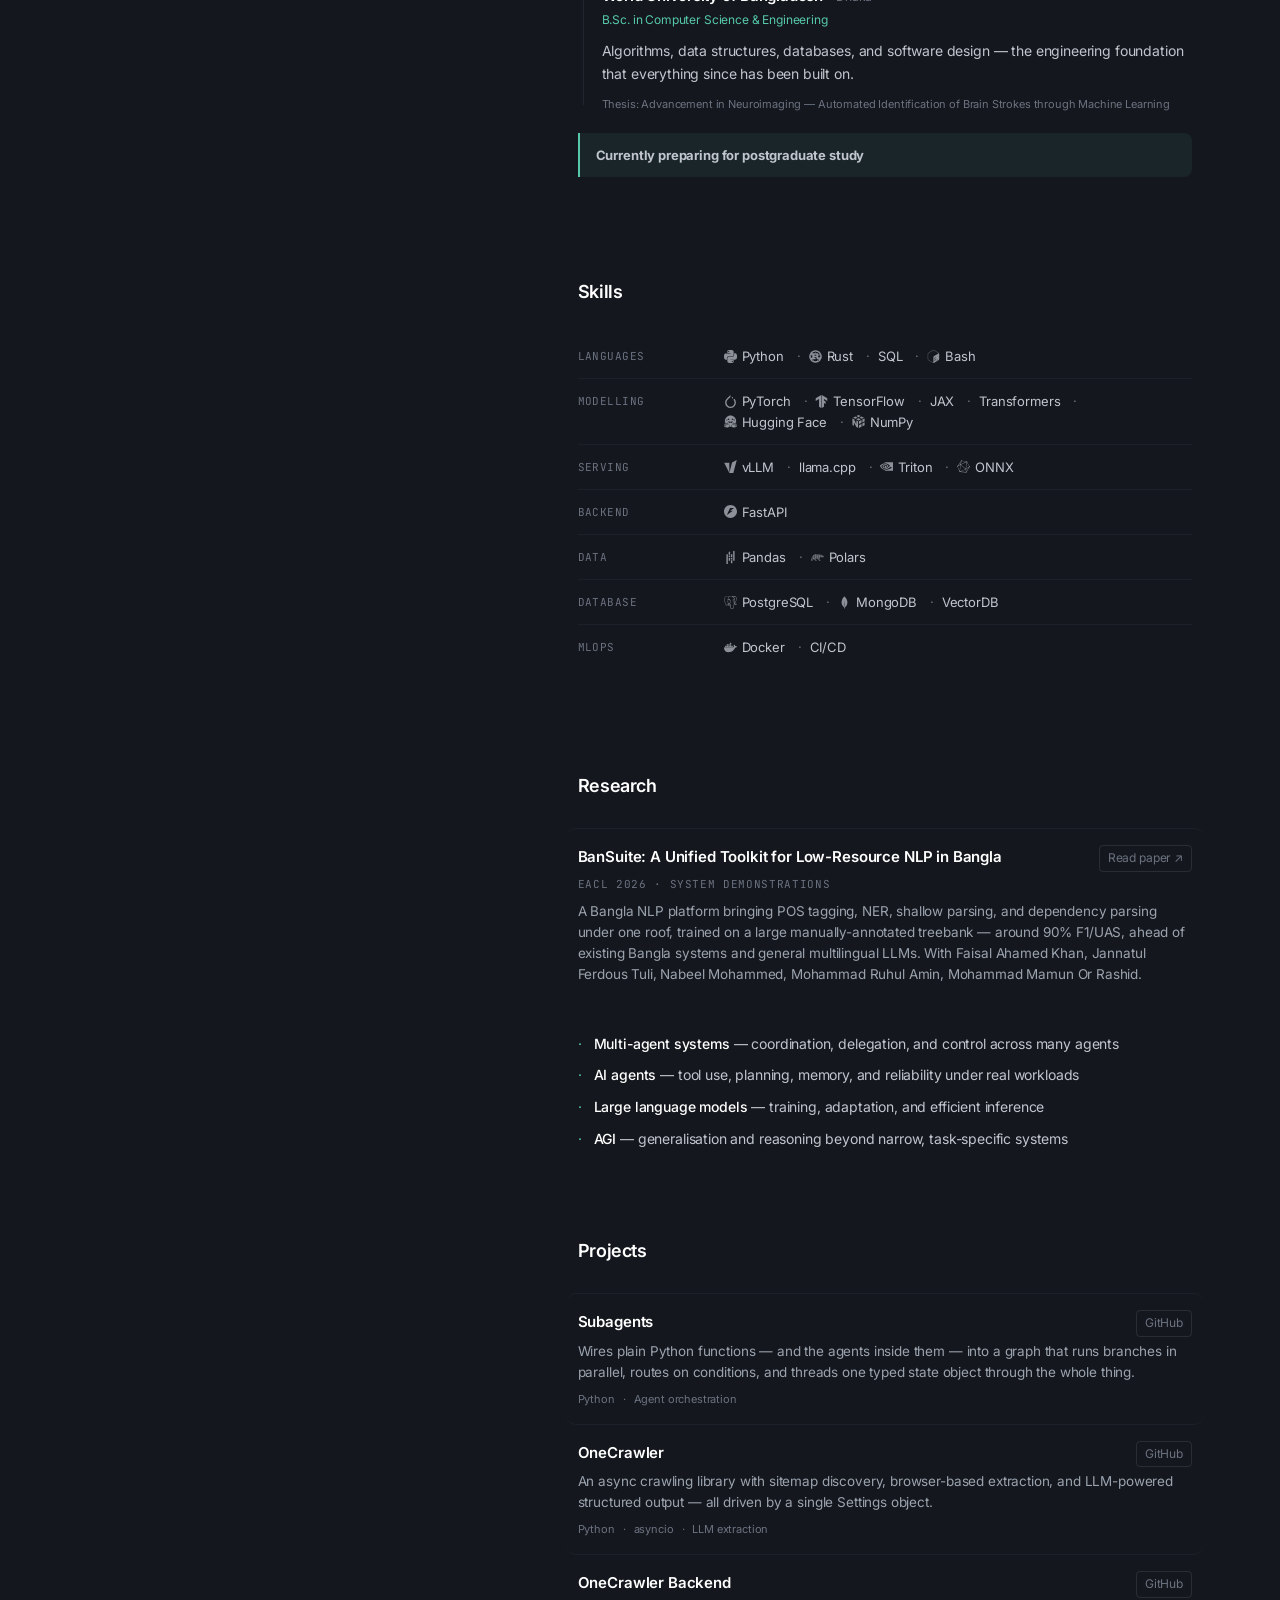
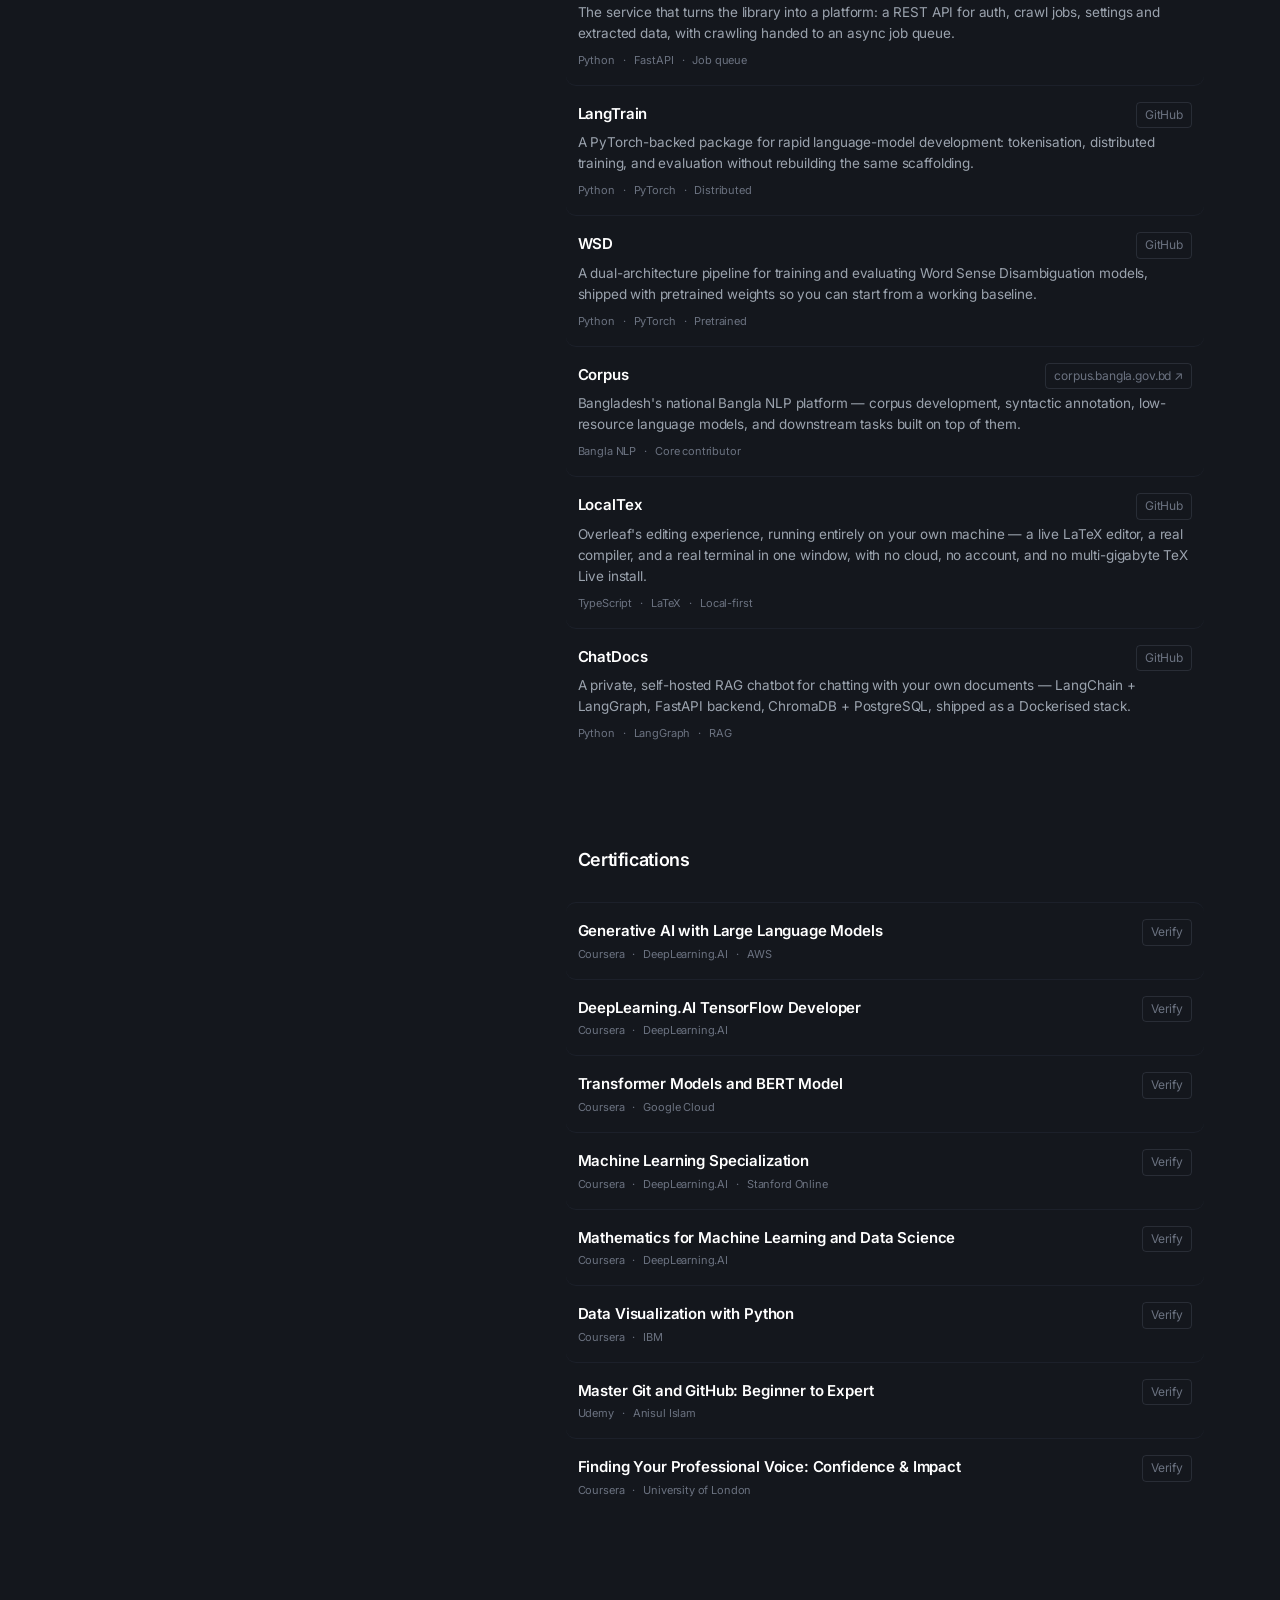
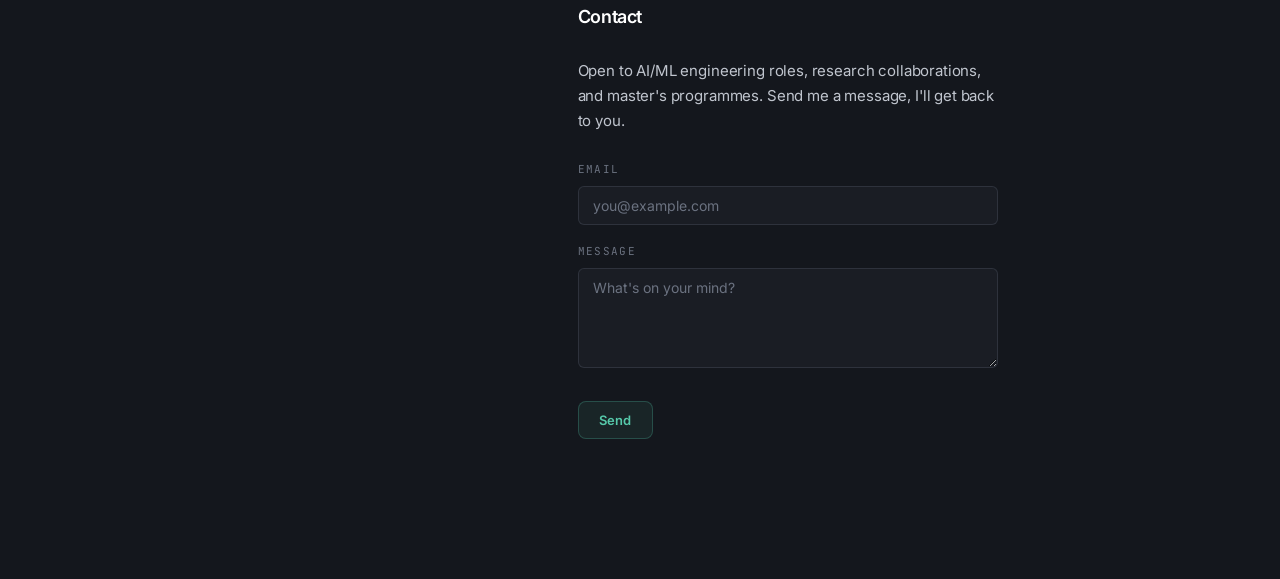
==== commit 99867587: "Refresh onepage content: projects, socials, about, experience, skills Add LocalTex project, drop sub" ====
--- a/onepage/index.html
+++ b/onepage/index.html
@@ -245,8 +245,9 @@
   .skill-row:first-child { border-top: none; }
   .skill-row dt { flex: 0 0 130px; color: var(--text-mute); font-family: "JetBrains Mono", monospace; font-size: 11px; letter-spacing: 0.04em; text-transform: uppercase; margin: 0; padding-top: 2px; }
   .skill-row dd { margin: 0; display: flex; flex-wrap: wrap; gap: 0; }
-  .skill-row dd span { font-size: 13px; color: var(--text-2); }
+  .skill-row dd span { font-size: 13px; color: var(--text-2); display: inline-flex; align-items: center; gap: 5px; }
   .skill-row dd span:not(:last-child)::after { content: "·"; margin: 0 8px; color: var(--text-mute); }
+  .skill-icon { width: 13px; height: 13px; flex: none; fill: currentColor; opacity: 0.7; }
 
   /* ---------- project / cert rows ---------- */
   .proj { display: flex; flex-direction: column; }
@@ -424,11 +425,14 @@
             <svg viewBox="0 0 24 24"><path d="M20.5 2h-17A1.5 1.5 0 0 0 2 3.5v17A1.5 1.5 0 0 0 3.5 22h17a1.5 1.5 0 0 0 1.5-1.5v-17A1.5 1.5 0 0 0 20.5 2zM8 19H5v-9h3zM6.5 8.25A1.75 1.75 0 1 1 8.3 6.5a1.78 1.78 0 0 1-1.8 1.75zM19 19h-3v-4.74c0-1.42-.6-1.93-1.38-1.93A1.74 1.74 0 0 0 13 14.19a.66.66 0 0 0 0 .14V19h-3v-9h2.9v1.3a3.11 3.11 0 0 1 2.7-1.4c1.55 0 3.36.86 3.36 3.66z"/></svg>
           </a>
           <a class="soc" href="https://huggingface.co/SayedShaun" target="_blank" rel="noopener" aria-label="Hugging Face">
-            <svg viewBox="0 0 24 24"><path d="M12 2c5.5 0 10 4.03 10 9s-4.5 9-10 9S2 15.97 2 11s4.5-9 10-9Zm-4 8a1.3 1.3 0 1 0 0 2.6 1.3 1.3 0 0 0 0-2.6Zm8 0a1.3 1.3 0 1 0 0 2.6 1.3 1.3 0 0 0 0-2.6Zm-8.5 4.5s1.2 2 4.5 2 4.5-2 4.5-2-1.7 3.5-4.5 3.5-4.5-3.5-4.5-3.5Z"/></svg>
+            <svg viewBox="0 0 24 24"><path d="M12.025 1.13c-5.77 0-10.449 4.647-10.449 10.378 0 1.112.178 2.181.503 3.185.064-.222.203-.444.416-.577a.96.96 0 0 1 .524-.15c.293 0 .584.124.84.284.278.173.48.408.71.694.226.282.458.611.684.951v-.014c.017-.324.106-.622.264-.874s.403-.487.762-.543c.3-.047.596.06.787.203s.31.313.4.467c.15.257.212.468.233.542.01.026.653 1.552 1.657 2.54.616.605 1.01 1.223 1.082 1.912.055.537-.096 1.059-.38 1.572.637.121 1.294.187 1.967.187.657 0 1.298-.063 1.921-.178-.287-.517-.44-1.041-.384-1.581.07-.69.465-1.307 1.081-1.913 1.004-.987 1.647-2.513 1.657-2.539.021-.074.083-.285.233-.542.09-.154.208-.323.4-.467a1.08 1.08 0 0 1 .787-.203c.359.056.604.29.762.543s.247.55.265.874v.015c.225-.34.457-.67.683-.952.23-.286.432-.52.71-.694.257-.16.547-.284.84-.285a.97.97 0 0 1 .524.151c.228.143.373.388.43.625l.006.04a10.3 10.3 0 0 0 .534-3.273c0-5.731-4.678-10.378-10.449-10.378M8.327 6.583a1.5 1.5 0 0 1 .713.174 1.487 1.487 0 0 1 .617 2.013c-.183.343-.762-.214-1.102-.094-.38.134-.532.914-.917.71a1.487 1.487 0 0 1 .69-2.803m7.486 0a1.487 1.487 0 0 1 .689 2.803c-.385.204-.536-.576-.916-.71-.34-.12-.92.437-1.103.094a1.487 1.487 0 0 1 .617-2.013 1.5 1.5 0 0 1 .713-.174m-10.68 1.55a.96.96 0 1 1 0 1.921.96.96 0 0 1 0-1.92m13.838 0a.96.96 0 1 1 0 1.92.96.96 0 0 1 0-1.92M8.489 11.458c.588.01 1.965 1.157 3.572 1.164 1.607-.007 2.984-1.155 3.572-1.164.196-.003.305.12.305.454 0 .886-.424 2.328-1.563 3.202-.22-.756-1.396-1.366-1.63-1.32q-.011.001-.02.006l-.044.026-.01.008-.03.024q-.018.017-.035.036l-.032.04a1 1 0 0 0-.058.09l-.014.025q-.049.088-.11.19a1 1 0 0 1-.083.116 1.2 1.2 0 0 1-.173.18q-.035.029-.075.058a1.3 1.3 0 0 1-.251-.243 1 1 0 0 1-.076-.107c-.124-.193-.177-.363-.337-.444-.034-.016-.104-.008-.2.022q-.094.03-.216.087-.06.028-.125.063l-.13.074q-.067.04-.136.086a3 3 0 0 0-.135.096 3 3 0 0 0-.26.219 2 2 0 0 0-.12.121 2 2 0 0 0-.106.128l-.002.002a2 2 0 0 0-.09.132l-.001.001a1.2 1.2 0 0 0-.105.212q-.013.036-.024.073c-1.139-.875-1.563-2.317-1.563-3.203 0-.334.109-.457.305-.454m.836 10.354c.824-1.19.766-2.082-.365-3.194-1.13-1.112-1.789-2.738-1.789-2.738s-.246-.945-.806-.858-.97 1.499.202 2.362c1.173.864-.233 1.45-.685.64-.45-.812-1.683-2.896-2.322-3.295s-1.089-.175-.938.647 2.822 2.813 2.562 3.244-1.176-.506-1.176-.506-2.866-2.567-3.49-1.898.473 1.23 2.037 2.16c1.564.932 1.686 1.178 1.464 1.53s-3.675-2.511-4-1.297c-.323 1.214 3.524 1.567 3.287 2.405-.238.839-2.71-1.587-3.216-.642-.506.946 3.49 2.056 3.522 2.064 1.29.33 4.568 1.028 5.713-.624m5.349 0c-.824-1.19-.766-2.082.365-3.194 1.13-1.112 1.789-2.738 1.789-2.738s.246-.945.806-.858.97 1.499-.202 2.362c-1.173.864.233 1.45.685.64.451-.812 1.683-2.896 2.322-3.295s1.089-.175.938.647-2.822 2.813-2.562 3.244 1.176-.506 1.176-.506 2.866-2.567 3.49-1.898-.473 1.23-2.037 2.16c-1.564.932-1.686 1.178-1.464 1.53s3.675-2.511 4-1.297c.323 1.214-3.524 1.567-3.287 2.405.238.839 2.71-1.587 3.216-.642.506.946-3.49 2.056-3.522 2.064-1.29.33-4.568 1.028-5.713-.624"/></svg>
           </a>
           <a class="soc" href="https://www.kaggle.com/sayedshaun" target="_blank" rel="noopener" aria-label="Kaggle">
             <svg viewBox="0 0 24 24"><path d="M18.5 21.4h-3.3c-.2 0-.4-.1-.5-.3l-4.7-6-1.3 1.2v4.6c0 .3-.2.5-.5.5H5.9c-.3 0-.5-.2-.5-.5V2.6c0-.3.2-.5.5-.5h2.3c.3 0 .5.2.5.5v11.9l5.5-5.6c.1-.1.3-.2.5-.2h3.4c.2 0 .4.1.4.3.1.2 0 .4-.1.5l-6 5.8 6.4 7.6c.1.2.2.4.1.5-.1.2-.3.3-.4.3Z"/></svg>
           </a>
+          <a class="soc" href="https://leetcode.com/sayedshaun" target="_blank" rel="noopener" aria-label="LeetCode">
+            <svg viewBox="0 0 24 24"><path d="M13.483 0a1.374 1.374 0 0 0-.961.438L7.116 6.226l-3.854 4.126a5.266 5.266 0 0 0-1.209 2.104 5.35 5.35 0 0 0-.125.513 5.527 5.527 0 0 0 .062 2.362 5.83 5.83 0 0 0 .349 1.017 5.938 5.938 0 0 0 1.271 1.818l4.277 4.193.039.038c2.248 2.165 5.852 2.133 8.063-.074l2.396-2.392c.54-.54.54-1.414.003-1.955a1.378 1.378 0 0 0-1.951-.003l-2.396 2.392a3.021 3.021 0 0 1-4.205.038l-.02-.019-4.276-4.193c-.652-.64-.972-1.469-.948-2.263a2.68 2.68 0 0 1 .066-.523 2.545 2.545 0 0 1 .619-1.164L9.13 8.114c1.058-1.134 3.204-1.27 4.43-.278l3.501 2.831c.593.48 1.461.387 1.94-.207a1.384 1.384 0 0 0-.207-1.943l-3.5-2.831c-.995-.805-2.223-1.212-3.454-1.267l2.05-2.194A1.379 1.379 0 0 0 13.483 0zm-2.866 12.815a1.38 1.38 0 0 0-1.38 1.382 1.38 1.38 0 0 0 1.38 1.382H20.79a1.38 1.38 0 0 0 1.38-1.382 1.38 1.38 0 0 0-1.38-1.382z"/></svg>
+          </a>
           <a class="soc" href="mailto:sayedshaun4@gmail.com" aria-label="Email">
             <svg viewBox="0 0 24 24"><path d="M2 5.5A1.5 1.5 0 0 1 3.5 4h17A1.5 1.5 0 0 1 22 5.5v13a1.5 1.5 0 0 1-1.5 1.5h-17A1.5 1.5 0 0 1 2 18.5v-13Zm2.2.5 7.8 5.6L19.8 6H4.2Zm-.2 1.4V18h16V7.4l-8 5.75L4 7.4Z"/></svg>
           </a>
@@ -443,15 +447,12 @@
     <section id="about">
       <div class="sec-label">About</div>
       <div class="about-text">
-        <p>I got into machine learning through software engineering, and honestly that's still
-        how I think about most problems. Training the model is rarely what trips people up. It's
-        usually the pipeline nobody wrote down, a GPU bill nobody planned for, or noticing halfway
-        through that your eval metric quietly stopped meaning anything a while back.</p>
-        <p>Right now that means building <em>agentic systems</em> at work: LLMs that call tools,
-        talk to a few different databases, and actually hold up once real traffic hits them, not
-        just in a demo. I spend a fair bit of time on the less glamorous half too: making all of
-        that cheap enough to run. Outside of work I do research in low-resource NLP, and I'm
-        gearing up for a master's to go further on both.</p>
+        <p>Hi, this is Shaun. I'm a machine learning engineer who builds and ships AI systems,
+        from language models to the agents and pipelines that put them to work. At my day job I
+        build agentic systems: LLMs that call tools, talk to databases, and hold up under real
+        traffic, while also keeping them cheap to run. In my free time, I work on Bangla NLP to
+        help close the low-resource gap, and I'm gearing up for postgraduate study to go further
+        on both.</p>
       </div>
       <dl class="glance">
         <div class="glance-row"><dt>Current role</dt><dd>AI Engineer @ Synesis IT PLC</dd></div>
@@ -470,29 +471,35 @@
           <h3 class="xp-co">Synesis IT PLC <span class="xp-loc">· Dhaka, Bangladesh</span></h3>
           <div class="xp-role">AI Engineer</div>
           <div class="xp-desc">Research and implement optimisation techniques for small and
-          large language models — quantisation among them — to cut inference latency, shrink
-          model size, and make deployment cheaper. Design and integrate LLM-driven features into
-          Convay, an online meeting platform.</div>
-          <div class="xtags"><span>LLM optimisation</span><span>Quantisation</span><span>Convay</span></div>
+          large language models, including quantisation, to improve inference speed, reduce model
+          size, and increase deployment efficiency. Design and integrate AI-driven features into
+          Convay, an online meeting platform, using LLMs to deliver intelligent meeting
+          experiences and productivity enhancements.</div>
+          <div class="xtags"><span>NLP</span><span>LLM optimisation</span><span>Quantisation</span><span>Convay</span></div>
         </div>
         <div class="xp-row">
           <span class="xp-when">Sep 2024 – Jun 2026</span>
           <h3 class="xp-co">Giga Tech Limited <span class="xp-loc">· Dhaka, Bangladesh</span></h3>
           <div class="xp-role">Machine Learning Engineer</div>
-          <div class="xp-desc">Built an AI-powered web crawler with adaptive parsing and
-          LLM-based content understanding. Built an agentic RAG chatbot for HR that resolved 90%
-          of employee queries. Pretrained and fine-tuned Bangla language models — BERT, GPT, T5,
-          LLaMA — improving NER by 7.14%, POS tagging by 4.64%, and QA by 5.00%.</div>
+          <div class="xp-desc">Designed an AI-powered web crawler to extract structured and
+          unstructured data from heterogeneous websites using adaptive parsing and LLM-based
+          content understanding. Developed an agentic RAG-based HR chatbot that automated
+          employee query resolution across internal systems, including SQL databases and vector
+          stores, using open-source LLMs. Trained and fine-tuned Bangla language models, including
+          BERT, GPT, T5, and LLaMA, on large-scale in-house corpora, improving linguistic
+          coverage, domain adaptation, and downstream performance on NER, POS tagging, and
+          question answering.</div>
           <div class="xtags"><span>Agentic RAG</span><span>Bangla NLP</span><span>Web crawling</span></div>
         </div>
         <div class="xp-row">
           <span class="xp-when">Jun 2024 – Aug 2024</span>
           <h3 class="xp-co">Syntax Solution Limited <span class="xp-loc">· Dhaka, Bangladesh</span></h3>
           <div class="xp-role">Trainee Software Engineer</div>
-          <div class="xp-desc">Replaced keyword search in a recommendation engine with a hybrid
-          semantic + keyword architecture, a 25% quality improvement. Shipped a
-          retrieval-augmented chatbot pipeline that lifted customer interaction by roughly 37%.</div>
-          <div class="xtags"><span>Hybrid search</span><span>RAG</span></div>
+          <div class="xp-desc">Helped build a recommendation engine, replacing keyword search
+          with a hybrid architecture that integrates semantic similarity with keyword-based
+          techniques. Built a retrieval-augmented generation chatbot pipeline to automate
+          repetitive customer queries.</div>
+          <div class="xtags"><span>NLP</span><span>Hybrid search</span><span>RAG</span></div>
         </div>
       </div>
     </section>
@@ -510,19 +517,48 @@
           Identification of Brain Strokes through Machine Learning</span></div>
         </div>
       </div>
-      <p class="note"><strong>Currently preparing for a master's degree</strong></p>
+      <p class="note"><strong>Currently preparing for postgraduate study</strong></p>
     </section>
 
     <section id="skills">
       <div class="sec-label">Skills</div>
       <dl class="skills">
-        <div class="skill-row"><dt>Languages</dt><dd><span>Python</span><span>Rust</span><span>SQL</span><span>Bash</span></dd></div>
-        <div class="skill-row"><dt>Modelling</dt><dd><span>PyTorch</span><span>TensorFlow</span><span>JAX</span><span>Transformers</span><span>Hugging Face</span><span>NumPy</span></dd></div>
-        <div class="skill-row"><dt>Serving</dt><dd><span>vLLM</span><span>llama.cpp</span><span>Triton</span><span>ONNX</span></dd></div>
-        <div class="skill-row"><dt>Backend</dt><dd><span>FastAPI</span></dd></div>
-        <div class="skill-row"><dt>Data</dt><dd><span>Pandas</span><span>Polars</span></dd></div>
-        <div class="skill-row"><dt>Database</dt><dd><span>PostgreSQL</span><span>MongoDB</span><span>VectorDB</span></dd></div>
-        <div class="skill-row"><dt>MLOps</dt><dd><span>Docker</span><span>CI/CD</span></dd></div>
+        <div class="skill-row"><dt>Languages</dt><dd>
+          <span><svg class="skill-icon" viewBox="0 0 24 24"><path d="M14.25.18l.9.2.73.26.59.3.45.32.34.34.25.34.16.33.1.3.04.26.02.2-.01.13V8.5l-.05.63-.13.55-.21.46-.26.38-.3.31-.33.25-.35.19-.35.14-.33.1-.3.07-.26.04-.21.02H8.77l-.69.05-.59.14-.5.22-.41.27-.33.32-.27.35-.2.36-.15.37-.1.35-.07.32-.04.27-.02.21v3.06H3.17l-.21-.03-.28-.07-.32-.12-.35-.18-.36-.26-.36-.36-.35-.46-.32-.59-.28-.73-.21-.88-.14-1.05-.05-1.23.06-1.22.16-1.04.24-.87.32-.71.36-.57.4-.44.42-.33.42-.24.4-.16.36-.1.32-.05.24-.01h.16l.06.01h8.16v-.83H6.18l-.01-2.75-.02-.37.05-.34.11-.31.17-.28.25-.26.31-.23.38-.2.44-.18.51-.15.58-.12.64-.1.71-.06.77-.04.84-.02 1.27.05zm-6.3 1.98l-.23.33-.08.41.08.41.23.34.33.22.41.09.41-.09.33-.22.23-.34.08-.41-.08-.41-.23-.33-.33-.22-.41-.09-.41.09zm13.09 3.95l.28.06.32.12.35.18.36.27.36.35.35.47.32.59.28.73.21.88.14 1.04.05 1.23-.06 1.23-.16 1.04-.24.86-.32.71-.36.57-.4.45-.42.33-.42.24-.4.16-.36.09-.32.05-.24.02-.16-.01h-8.22v.82h5.84l.01 2.76.02.36-.05.34-.11.31-.17.29-.25.25-.31.24-.38.2-.44.17-.51.15-.58.13-.64.09-.71.07-.77.04-.84.01-1.27-.04-1.07-.14-.9-.2-.73-.25-.59-.3-.45-.33-.34-.34-.25-.34-.16-.33-.1-.3-.04-.25-.02-.2.01-.13v-5.34l.05-.64.13-.54.21-.46.26-.38.3-.32.33-.24.35-.2.35-.14.33-.1.3-.06.26-.04.21-.02.13-.01h5.84l.69-.05.59-.14.5-.21.41-.28.33-.32.27-.35.2-.36.15-.36.1-.35.07-.32.04-.28.02-.21V6.07h2.09l.14.01zm-6.47 14.25l-.23.33-.08.41.08.41.23.33.33.23.41.08.41-.08.33-.23.23-.33.08-.41-.08-.41-.23-.33-.33-.23-.41-.08-.41.08z"/></svg>Python</span>
+          <span><svg class="skill-icon" viewBox="0 0 24 24"><path d="M23.8346 11.7033l-1.0073-.6236a13.7268 13.7268 0 00-.0283-.2936l.8656-.8069a.3483.3483 0 00-.1154-.578l-1.1066-.414a8.4958 8.4958 0 00-.087-.2856l.6904-.9587a.3462.3462 0 00-.2257-.5446l-1.1663-.1894a9.3574 9.3574 0 00-.1407-.2622l.49-1.0761a.3437.3437 0 00-.0274-.3361.3486.3486 0 00-.3006-.154l-1.1845.0416a6.7444 6.7444 0 00-.1873-.2268l.2723-1.153a.3472.3472 0 00-.417-.4172l-1.1532.2724a14.0183 14.0183 0 00-.2278-.1873l.0415-1.1845a.3442.3442 0 00-.49-.328l-1.076.491c-.0872-.0476-.1742-.0952-.2623-.1407l-.1903-1.1673A.3483.3483 0 0016.256.955l-.9597.6905a8.4867 8.4867 0 00-.2855-.086l-.414-1.1066a.3483.3483 0 00-.5781-.1154l-.8069.8666a9.2936 9.2936 0 00-.2936-.0284L12.2946.1683a.3462.3462 0 00-.5892 0l-.6236 1.0073a13.7383 13.7383 0 00-.2936.0284L9.9803.3374a.3462.3462 0 00-.578.1154l-.4141 1.1065c-.0962.0274-.1903.0567-.2855.086L7.744.955a.3483.3483 0 00-.5447.2258L7.009 2.348a9.3574 9.3574 0 00-.2622.1407l-1.0762-.491a.3462.3462 0 00-.49.328l.0416 1.1845a7.9826 7.9826 0 00-.2278.1873L3.8413 3.425a.3472.3472 0 00-.4171.4171l.2713 1.1531c-.0628.075-.1255.1509-.1863.2268l-1.1845-.0415a.3462.3462 0 00-.328.49l.491 1.0761a9.167 9.167 0 00-.1407.2622l-1.1662.1894a.3483.3483 0 00-.2258.5446l.6904.9587a13.303 13.303 0 00-.087.2855l-1.1065.414a.3483.3483 0 00-.1155.5781l.8656.807a9.2936 9.2936 0 00-.0283.2935l-1.0073.6236a.3442.3442 0 000 .5892l1.0073.6236c.008.0982.0182.1964.0283.2936l-.8656.8079a.3462.3462 0 00.1155.578l1.1065.4141c.0273.0962.0567.1914.087.2855l-.6904.9587a.3452.3452 0 00.2268.5447l1.1662.1893c.0456.088.0922.1751.1408.2622l-.491 1.0762a.3462.3462 0 00.328.49l1.1834-.0415c.0618.0769.1235.1528.1873.2277l-.2713 1.1541a.3462.3462 0 00.4171.4161l1.153-.2713c.075.0638.151.1255.2279.1863l-.0415 1.1845a.3442.3442 0 00.49.327l1.0761-.49c.087.0486.1741.0951.2622.1407l.1903 1.1662a.3483.3483 0 00.5447.2268l.9587-.6904a9.299 9.299 0 00.2855.087l.414 1.1066a.3452.3452 0 00.5781.1154l.8079-.8656c.0972.0111.1954.0203.2936.0294l.6236 1.0073a.3472.3472 0 00.5892 0l.6236-1.0073c.0982-.0091.1964-.0183.2936-.0294l.8069.8656a.3483.3483 0 00.578-.1154l.4141-1.1066a8.4626 8.4626 0 00.2855-.087l.9587.6904a.3452.3452 0 00.5447-.2268l.1903-1.1662c.088-.0456.1751-.0931.2622-.1407l1.0762.49a.3472.3472 0 00.49-.327l-.0415-1.1845a6.7267 6.7267 0 00.2267-.1863l1.1531.2713a.3472.3472 0 00.4171-.416l-.2713-1.1542c.0628-.0749.1255-.1508.1863-.2278l1.1845.0415a.3442.3442 0 00.328-.49l-.49-1.076c.0475-.0872.0951-.1742.1407-.2623l1.1662-.1893a.3483.3483 0 00.2258-.5447l-.6904-.9587.087-.2855 1.1066-.414a.3462.3462 0 00.1154-.5781l-.8656-.8079c.0101-.0972.0202-.1954.0283-.2936l1.0073-.6236a.3442.3442 0 000-.5892zm-6.7413 8.3551a.7138.7138 0 01.2986-1.396.714.714 0 11-.2997 1.396zm-.3422-2.3142a.649.649 0 00-.7715.5l-.3573 1.6685c-1.1035.501-2.3285.7795-3.6193.7795a8.7368 8.7368 0 01-3.6951-.814l-.3574-1.6684a.648.648 0 00-.7714-.499l-1.473.3158a8.7216 8.7216 0 01-.7613-.898h7.1676c.081 0 .1356-.0141.1356-.088v-2.536c0-.074-.0536-.0881-.1356-.0881h-2.0966v-1.6077h2.2677c.2065 0 1.1065.0587 1.394 1.2088.0901.3533.2875 1.5044.4232 1.8729.1346.413.6833 1.2381 1.2685 1.2381h3.5716a.7492.7492 0 00.1296-.0131 8.7874 8.7874 0 01-.8119.9526zM6.8369 20.024a.714.714 0 11-.2997-1.396.714.714 0 01.2997 1.396zM4.1177 8.9972a.7137.7137 0 11-1.304.5791.7137.7137 0 011.304-.579zm-.8352 1.9813l1.5347-.6824a.65.65 0 00.33-.8585l-.3158-.7147h1.2432v5.6025H3.5669a8.7753 8.7753 0 01-.2834-3.348zm6.7343-.5437V8.7836h2.9601c.153 0 1.0792.1772 1.0792.8697 0 .575-.7107.7815-1.2948.7815zm10.7574 1.4862c0 .2187-.008.4363-.0243.651h-.9c-.09 0-.1265.0586-.1265.1477v.413c0 .973-.5487 1.1846-1.0296 1.2382-.4576.0517-.9648-.1913-1.0275-.4717-.2704-1.5186-.7198-1.8436-1.4305-2.4034.8817-.5599 1.799-1.386 1.799-2.4915 0-1.1936-.819-1.9458-1.3769-2.3153-.7825-.5163-1.6491-.6195-1.883-.6195H5.4682a8.7651 8.7651 0 014.907-2.7699l1.0974 1.151a.648.648 0 00.9182.0213l1.227-1.1743a8.7753 8.7753 0 016.0044 4.2762l-.8403 1.8982a.652.652 0 00.33.8585l1.6178.7188c.0283.2875.0425.577.0425.8717zm-9.3006-9.5993a.7128.7128 0 11.984 1.0316.7137.7137 0 01-.984-1.0316zm8.3389 6.71a.7107.7107 0 01.9395-.3625.7137.7137 0 11-.9405.3635z"/></svg>Rust</span>
+          <span>SQL</span>
+          <span><svg class="skill-icon" viewBox="0 0 24 24"><path d="M21.038,4.9l-7.577-4.498C13.009,0.134,12.505,0,12,0c-0.505,0-1.009,0.134-1.462,0.403L2.961,4.9 C2.057,5.437,1.5,6.429,1.5,7.503v8.995c0,1.073,0.557,2.066,1.462,2.603l7.577,4.497C10.991,23.866,11.495,24,12,24 c0.505,0,1.009-0.134,1.461-0.402l7.577-4.497c0.904-0.537,1.462-1.529,1.462-2.603V7.503C22.5,6.429,21.943,5.437,21.038,4.9z M15.17,18.946l0.013,0.646c0.001,0.078-0.05,0.167-0.111,0.198l-0.383,0.22c-0.061,0.031-0.111-0.007-0.112-0.085L14.57,19.29 c-0.328,0.136-0.66,0.169-0.872,0.084c-0.04-0.016-0.057-0.075-0.041-0.142l0.139-0.584c0.011-0.046,0.036-0.092,0.069-0.121 c0.012-0.011,0.024-0.02,0.036-0.026c0.022-0.011,0.043-0.014,0.062-0.006c0.229,0.077,0.521,0.041,0.802-0.101 c0.357-0.181,0.596-0.545,0.592-0.907c-0.003-0.328-0.181-0.465-0.613-0.468c-0.55,0.001-1.064-0.107-1.072-0.917 c-0.007-0.667,0.34-1.361,0.889-1.8l-0.007-0.652c-0.001-0.08,0.048-0.168,0.111-0.2l0.37-0.236 c0.061-0.031,0.111,0.007,0.112,0.087l0.006,0.653c0.273-0.109,0.511-0.138,0.726-0.088c0.047,0.012,0.067,0.076,0.048,0.151 l-0.144,0.578c-0.011,0.044-0.036,0.088-0.065,0.116c-0.012,0.012-0.025,0.021-0.038,0.028c-0.019,0.01-0.038,0.013-0.057,0.009 c-0.098-0.022-0.332-0.073-0.699,0.113c-0.385,0.195-0.52,0.53-0.517,0.778c0.003,0.297,0.155,0.387,0.681,0.396 c0.7,0.012,1.003,0.318,1.01,1.023C16.105,17.747,15.736,18.491,15.17,18.946z M19.143,17.859c0,0.06-0.008,0.116-0.058,0.145 l-1.916,1.164c-0.05,0.029-0.09,0.004-0.09-0.056v-0.494c0-0.06,0.037-0.093,0.087-0.122l1.887-1.129 c0.05-0.029,0.09-0.004,0.09,0.056V17.859z M20.459,6.797l-7.168,4.427c-0.894,0.523-1.553,1.109-1.553,2.187v8.833 c0,0.645,0.26,1.063,0.66,1.184c-0.131,0.023-0.264,0.039-0.398,0.039c-0.42,0-0.833-0.114-1.197-0.33L3.226,18.64 c-0.741-0.44-1.201-1.261-1.201-2.142V7.503c0-0.881,0.46-1.702,1.201-2.142l7.577-4.498c0.363-0.216,0.777-0.33,1.197-0.33 c0.419,0,0.833,0.114,1.197,0.33l7.577,4.498c0.624,0.371,1.046,1.013,1.164,1.732C21.686,6.557,21.12,6.411,20.459,6.797z"/></svg>Bash</span>
+        </dd></div>
+        <div class="skill-row"><dt>Modelling</dt><dd>
+          <span><svg class="skill-icon" viewBox="0 0 24 24"><path d="M12.005 0L4.952 7.053a9.865 9.865 0 000 14.022 9.866 9.866 0 0014.022 0c3.984-3.9 3.986-10.205.085-14.023l-1.744 1.743c2.904 2.905 2.904 7.634 0 10.538s-7.634 2.904-10.538 0-2.904-7.634 0-10.538l4.647-4.646.582-.665zm3.568 3.899a1.327 1.327 0 00-1.327 1.327 1.327 1.327 0 001.327 1.328A1.327 1.327 0 0016.9 5.226 1.327 1.327 0 0015.573 3.9z"/></svg>PyTorch</span>
+          <span><svg class="skill-icon" viewBox="0 0 24 24"><path d="M1.292 5.856L11.54 0v24l-4.095-2.378V7.603l-6.168 3.564.015-5.31zm21.43 5.311l-.014-5.31L12.46 0v24l4.095-2.378V14.87l3.092 1.788-.018-4.618-3.074-1.756V7.603l6.168 3.564z"/></svg>TensorFlow</span>
+          <span>JAX</span>
+          <span>Transformers</span>
+          <span><svg class="skill-icon" viewBox="0 0 24 24"><path d="M12.025 1.13c-5.77 0-10.449 4.647-10.449 10.378 0 1.112.178 2.181.503 3.185.064-.222.203-.444.416-.577a.96.96 0 0 1 .524-.15c.293 0 .584.124.84.284.278.173.48.408.71.694.226.282.458.611.684.951v-.014c.017-.324.106-.622.264-.874s.403-.487.762-.543c.3-.047.596.06.787.203s.31.313.4.467c.15.257.212.468.233.542.01.026.653 1.552 1.657 2.54.616.605 1.01 1.223 1.082 1.912.055.537-.096 1.059-.38 1.572.637.121 1.294.187 1.967.187.657 0 1.298-.063 1.921-.178-.287-.517-.44-1.041-.384-1.581.07-.69.465-1.307 1.081-1.913 1.004-.987 1.647-2.513 1.657-2.539.021-.074.083-.285.233-.542.09-.154.208-.323.4-.467a1.08 1.08 0 0 1 .787-.203c.359.056.604.29.762.543s.247.55.265.874v.015c.225-.34.457-.67.683-.952.23-.286.432-.52.71-.694.257-.16.547-.284.84-.285a.97.97 0 0 1 .524.151c.228.143.373.388.43.625l.006.04a10.3 10.3 0 0 0 .534-3.273c0-5.731-4.678-10.378-10.449-10.378M8.327 6.583a1.5 1.5 0 0 1 .713.174 1.487 1.487 0 0 1 .617 2.013c-.183.343-.762-.214-1.102-.094-.38.134-.532.914-.917.71a1.487 1.487 0 0 1 .69-2.803m7.486 0a1.487 1.487 0 0 1 .689 2.803c-.385.204-.536-.576-.916-.71-.34-.12-.92.437-1.103.094a1.487 1.487 0 0 1 .617-2.013 1.5 1.5 0 0 1 .713-.174m-10.68 1.55a.96.96 0 1 1 0 1.921.96.96 0 0 1 0-1.92m13.838 0a.96.96 0 1 1 0 1.92.96.96 0 0 1 0-1.92M8.489 11.458c.588.01 1.965 1.157 3.572 1.164 1.607-.007 2.984-1.155 3.572-1.164.196-.003.305.12.305.454 0 .886-.424 2.328-1.563 3.202-.22-.756-1.396-1.366-1.63-1.32q-.011.001-.02.006l-.044.026-.01.008-.03.024q-.018.017-.035.036l-.032.04a1 1 0 0 0-.058.09l-.014.025q-.049.088-.11.19a1 1 0 0 1-.083.116 1.2 1.2 0 0 1-.173.18q-.035.029-.075.058a1.3 1.3 0 0 1-.251-.243 1 1 0 0 1-.076-.107c-.124-.193-.177-.363-.337-.444-.034-.016-.104-.008-.2.022q-.094.03-.216.087-.06.028-.125.063l-.13.074q-.067.04-.136.086a3 3 0 0 0-.135.096 3 3 0 0 0-.26.219 2 2 0 0 0-.12.121 2 2 0 0 0-.106.128l-.002.002a2 2 0 0 0-.09.132l-.001.001a1.2 1.2 0 0 0-.105.212q-.013.036-.024.073c-1.139-.875-1.563-2.317-1.563-3.203 0-.334.109-.457.305-.454m.836 10.354c.824-1.19.766-2.082-.365-3.194-1.13-1.112-1.789-2.738-1.789-2.738s-.246-.945-.806-.858-.97 1.499.202 2.362c1.173.864-.233 1.45-.685.64-.45-.812-1.683-2.896-2.322-3.295s-1.089-.175-.938.647 2.822 2.813 2.562 3.244-1.176-.506-1.176-.506-2.866-2.567-3.49-1.898.473 1.23 2.037 2.16c1.564.932 1.686 1.178 1.464 1.53s-3.675-2.511-4-1.297c-.323 1.214 3.524 1.567 3.287 2.405-.238.839-2.71-1.587-3.216-.642-.506.946 3.49 2.056 3.522 2.064 1.29.33 4.568 1.028 5.713-.624m5.349 0c-.824-1.19-.766-2.082.365-3.194 1.13-1.112 1.789-2.738 1.789-2.738s.246-.945.806-.858.97 1.499-.202 2.362c-1.173.864.233 1.45.685.64.451-.812 1.683-2.896 2.322-3.295s1.089-.175.938.647-2.822 2.813-2.562 3.244 1.176-.506 1.176-.506 2.866-2.567 3.49-1.898-.473 1.23-2.037 2.16c-1.564.932-1.686 1.178-1.464 1.53s3.675-2.511 4-1.297c.323 1.214-3.524 1.567-3.287 2.405.238.839 2.71-1.587 3.216-.642.506.946-3.49 2.056-3.522 2.064-1.29.33-4.568 1.028-5.713-.624"/></svg>Hugging Face</span>
+          <span><svg class="skill-icon" viewBox="0 0 24 24"><path d="M10.315 4.876L6.3048 2.8517l-4.401 2.1965 4.1186 2.0683zm1.8381.9277l4.2045 2.1223-4.3622 2.1906-4.125-2.0718zm5.6153-2.9213l4.3193 2.1658-3.863 1.9402-4.2131-2.1252zm-1.859-.9329L12.021 0 8.1742 1.9193l4.0068 2.0208zm-3.0401 16.7443V24l4.7107-2.3507-.0053-5.3085zm4.7037-4.2057l-.0052-5.2528-4.6985 2.3356v5.2546zm5.6553-.9845v5.327l-4.0178 2.0052-.0029-5.3028zm0-1.8626V6.4214l-4.0253 2.001.0034 5.2633zM11.2062 11.571L8.0333 9.9756v6.895s-3.8804-8.2564-4.2399-8.998c-.0463-.0957-.2371-.2007-.2858-.2262C2.8118 7.2812.773 6.2485.773 6.2485V18.43l2.8204 1.5076v-6.3674s3.8392 7.3775 3.878 7.458c.0389.0807.4245.8582.8362 1.1314.5485.363 2.8992 1.7766 2.8992 1.7766z"/></svg>NumPy</span>
+        </dd></div>
+        <div class="skill-row"><dt>Serving</dt><dd>
+          <span><svg class="skill-icon" viewBox="0 0 24 24"><path d="m23.6 0-8.721 4.59L9.829 24h7.41zM9.83 24V5.142H.4Z"/></svg>vLLM</span>
+          <span>llama.cpp</span>
+          <span><svg class="skill-icon" viewBox="0 0 24 24"><path d="M8.948 8.798v-1.43a6.7 6.7 0 0 1 .424-.018c3.922-.124 6.493 3.374 6.493 3.374s-2.774 3.851-5.75 3.851c-.398 0-.787-.062-1.158-.185v-4.346c1.528.185 1.837.857 2.747 2.385l2.04-1.714s-1.492-1.952-4-1.952a6.016 6.016 0 0 0-.796.035m0-4.735v2.138l.424-.027c5.45-.185 9.01 4.47 9.01 4.47s-4.08 4.964-8.33 4.964c-.37 0-.733-.035-1.095-.097v1.325c.3.035.61.062.91.062 3.957 0 6.82-2.023 9.593-4.408.459.371 2.34 1.263 2.73 1.652-2.633 2.208-8.772 3.984-12.253 3.984-.335 0-.653-.018-.971-.053v1.864H24V4.063zm0 10.326v1.131c-3.657-.654-4.673-4.46-4.673-4.46s1.758-1.944 4.673-2.262v1.237H8.94c-1.528-.186-2.73 1.245-2.73 1.245s.68 2.412 2.739 3.11M2.456 10.9s2.164-3.197 6.5-3.533V6.201C4.153 6.59 0 10.653 0 10.653s2.35 6.802 8.948 7.42v-1.237c-4.84-.6-6.492-5.936-6.492-5.936z"/></svg>Triton</span>
+          <span><svg class="skill-icon" viewBox="0 0 24 24"><path d="M23.0325 11.2963c-.0503 0-.1006 0-.1508.0126l-4.021-7.4387c.0754-.1383.1131-.289.1131-.4524 0-.5403-.4398-.9675-.9675-.9675-.2765 0-.5278.113-.7037.3015L9.286 1.156C9.2357.6785 8.821.3016 8.3184.3016c-.5277 0-.9675.4398-.9675.9675 0 .1634.0377.3141.113.4524l-6.245 8.9591c-.0753-.0251-.1633-.0377-.2513-.0377-.5403 0-.9675.4398-.9675.9676 0 .5403.4398.9675.9675.9675h.0377l3.3676 8.3309c-.0503.1257-.088.2639-.088.402 0 .5404.4398.9676.9676.9676.2764 0 .5277-.113.7036-.3015l10.1152.9926c.1005.4273.49.7288.9424.7288.5403 0 .9676-.4398.9676-.9675 0-.2388-.088-.465-.2262-.6283l5.1141-8.8712c.0503.0126.1005.0126.1634.0126.5403 0 .9675-.4398.9675-.9676 0-.5403-.4272-.98-.9675-.98zM17.2272 4.021c.1131.1508.2765.264.4524.3267l-1.533 11.5728c-.1005.0252-.1885.0503-.2764.1005L7.4513 8.708c.0251-.0754.0377-.1634.0377-.2514 0-.0628-.0126-.1256-.0126-.1884zm4.8754 8.5068l-5.177 3.556a1.105 1.105 0 0 0-.1256-.0753L18.3455 4.335h.0126l3.9456 7.288c-.1508.1759-.2388.3895-.2388.6408 0 .1005.0126.1885.0377.2638zM6.3832 7.5016c-.4649.0754-.8293.4775-.8293.955v.0628l-3.4555 2.0481 5.378-7.7026zm.3519 1.91c.1256-.0252.2513-.088.3518-.1634l8.356 7.2628c-.0377.113-.0628.2262-.0628.3518v.0503l-9.311 3.845c-.1382-.201-.3518-.3518-.6031-.402zm8.8963 8.1172c.1257.1382.3016.2513.5026.289l.465 4.046c-.201.1006-.3519.264-.4524.4524l-9.8136-.955zm1.1435.2136c.3267-.1633.5403-.49.5403-.867 0-.088-.0126-.1634-.0377-.2513l4.7372-3.2545-4.8 8.331zm.2513-14.3497l-9.889 4.31-.1131-.0755 1.2565-5.3906h.0377c.3393 0 .6409-.1759.8168-.4397l7.891 1.5706zM1.935 11.6105c0-.0629-.0126-.1257-.0126-.1885l3.9079-2.2995c.0754.0754.1633.1508.2638.201L4.8252 20.243l-3.2043-7.9036c.1885-.176.3142-.4398.3142-.7288Z"/></svg>ONNX</span>
+        </dd></div>
+        <div class="skill-row"><dt>Backend</dt><dd>
+          <span><svg class="skill-icon" viewBox="0 0 24 24"><path d="M12 .0387C5.3729.0384.0003 5.3931 0 11.9988c-.001 6.6066 5.372 11.9628 12 11.9625 6.628.0003 12.001-5.3559 12-11.9625-.0003-6.6057-5.3729-11.9604-12-11.96m-.829 5.4153h7.55l-7.5805 5.3284h5.1828L5.279 18.5436q2.9466-6.5444 5.892-13.0896"/></svg>FastAPI</span>
+        </dd></div>
+        <div class="skill-row"><dt>Data</dt><dd>
+          <span><svg class="skill-icon" viewBox="0 0 24 24"><path d="M16.922 0h2.623v18.104h-2.623zm-4.126 12.94h2.623v2.57h-2.623zm0-7.037h2.623v5.446h-2.623zm0 11.197h2.623v5.446h-2.623zM4.456 5.896h2.622V24H4.455zm4.213 2.559h2.623v2.57H8.67zm0 4.151h2.623v5.447H8.67zm0-11.187h2.623v5.446H8.67Z"/></svg>Pandas</span>
+          <span><svg class="skill-icon" viewBox="0 0 24 24"><path d="M20.954 7.714h.434c.106 0 .193.087.193.197v3.726a.197.197 0 0 1-.193.193h-.434a.197.197 0 0 1-.197-.193V7.911c0-.11.087-.197.197-.197zm1.213 1.085h.435c.105 0 .192.087.192.196v2.521a.197.197 0 0 1-.192.193h-.435a.197.197 0 0 1-.197-.193v-2.52c0-.114.087-.197.197-.197zm1.206 1.383h.43c.11 0 .197.087.197.197v.718a.197.197 0 0 1-.197.192h-.43a.197.197 0 0 1-.197-.196v-.718a.189.189 0 0 1 .197-.19zm-3.629-2.827h.431a.197.197 0 0 1 .197.196v.719a.197.197 0 0 1-.197.189h-.435a.197.197 0 0 1-.196-.19v-.718a.197.197 0 0 1 .196-.196Zm0 1.444h.431a.197.197 0 0 1 .197.196v.658a.197.197 0 0 1-.197.193h-.435a.197.197 0 0 1-.196-.193v-.658a.197.197 0 0 1 .196-.196zm0 1.387h.431a.197.197 0 0 1 .197.193v1.08a.197.197 0 0 1-.197.193h-.435a.197.197 0 0 1-.196-.192v-1.081a.197.197 0 0 1 .196-.193zm-1.24-3.133h.435a.197.197 0 0 1 .193.196v1.138a.197.197 0 0 1-.193.196h-.434a.197.197 0 0 1-.197-.196V7.249a.197.197 0 0 1 .197-.196Zm0 1.927h.435a.197.197 0 0 1 .193.197v2.162a.197.197 0 0 1-.193.192h-.434a.197.197 0 0 1-.197-.192V9.177a.197.197 0 0 1 .197-.197ZM17.3 6.694h.435a.197.197 0 0 1 .196.192v4.574a.197.197 0 0 1-.196.192H17.3a.197.197 0 0 1-.197-.192V6.886a.197.197 0 0 1 .197-.192zm0 10.174h.435a.197.197 0 0 1 .196.197v.718a.197.197 0 0 1-.196.192H17.3a.197.197 0 0 1-.197-.196v-.718a.197.197 0 0 1 .197-.19zm-1.24-.964h.435a.197.197 0 0 1 .196.197v1.678a.197.197 0 0 1-.196.196h-.431a.197.197 0 0 1-.193-.196V16.1a.197.197 0 0 1 .193-.197zm0-5.117h.435a.197.197 0 0 1 .196.196v1.134a.197.197 0 0 1-.196.2h-.431a.197.197 0 0 1-.193-.196v-1.138a.197.197 0 0 1 .193-.196zm0-4.396h.435a.197.197 0 0 1 .196.197v3.605a.197.197 0 0 1-.196.197h-.431a.197.197 0 0 1-.193-.197V6.588a.197.197 0 0 1 .193-.197zm-1.22.06h.434a.197.197 0 0 1 .197.197V8.75a.197.197 0 0 1-.197.192h-.435a.197.197 0 0 1-.192-.192V6.648a.197.197 0 0 1 .192-.196zm0 2.892h.434a.197.197 0 0 1 .197.193v6.138a.197.197 0 0 1-.197.196h-.435a.197.197 0 0 1-.192-.196V9.536a.197.197 0 0 1 .192-.193Zm0 6.924h.434a.197.197 0 0 1 .197.193v1.14a.197.197 0 0 1-.197.193h-.435a.197.197 0 0 1-.192-.193v-1.14a.197.197 0 0 1 .192-.193zm-1.21-9.638h.43a.197.197 0 0 1 .197.2v4.925a.197.197 0 0 1-.196.197h-.435a.197.197 0 0 1-.193-.197V6.83a.197.197 0 0 1 .193-.197Zm0 5.722h.43a.197.197 0 0 1 .197.197v3.908a.197.197 0 0 1-.196.197h-.435a.197.197 0 0 1-.193-.197v-3.908a.197.197 0 0 1 .193-.197Zm-1.217-5.9h.435a.197.197 0 0 1 .192.197v3.179a.197.197 0 0 1-.192.196h-.435a.197.197 0 0 1-.197-.196V6.652a.197.197 0 0 1 .197-.197zm0 3.977h.435a.197.197 0 0 1 .192.192v2.646a.197.197 0 0 1-.192.193h-.435a.197.197 0 0 1-.197-.193V10.62a.197.197 0 0 1 .197-.192zm0 3.428h.435a.197.197 0 0 1 .192.196v1.198a.197.197 0 0 1-.192.197h-.435a.197.197 0 0 1-.197-.197v-1.198a.197.197 0 0 1 .197-.196zm-1.22-7.522h.434a.197.197 0 0 1 .196.19v1.443a.197.197 0 0 1-.196.193h-.439a.197.197 0 0 1-.196-.193v-1.44a.197.197 0 0 1 .196-.196zm0 2.227h.434a.197.197 0 0 1 .196.192v5.534a.197.197 0 0 1-.196.196h-.439a.197.197 0 0 1-.196-.196V8.753a.197.197 0 0 1 .196-.192Zm-1.225 8.182h.434a.197.197 0 0 1 .197.197v.835a.197.197 0 0 1-.197.197h-.434a.197.197 0 0 1-.193-.197v-.835a.197.197 0 0 1 .193-.197zm0-10.658h.434a.197.197 0 0 1 .197.197v5.113a.197.197 0 0 1-.197.193h-.434a.197.197 0 0 1-.193-.193v-5.11a.197.197 0 0 1 .193-.196Zm0 5.904h.434a.197.197 0 0 1 .197.192v2.102a.197.197 0 0 1-.197.196h-.434a.197.197 0 0 1-.193-.196V12.18a.197.197 0 0 1 .193-.192zm-1.221 3.855h.434a.197.197 0 0 1 .193.189v1.742a.197.197 0 0 1-.193.197h-.434a.197.197 0 0 1-.197-.197v-1.738a.197.197 0 0 1 .197-.197zm0-6.025h.434a.197.197 0 0 1 .193.197v4.27a.197.197 0 0 1-.193.193h-.434a.197.197 0 0 1-.197-.196v-4.267a.197.197 0 0 1 .197-.19Zm0-3.794h.434a.197.197 0 0 1 .193.196v3.005a.197.197 0 0 1-.193.196h-.434a.197.197 0 0 1-.197-.196V6.22a.197.197 0 0 1 .197-.196Zm-1.221.06h.435a.197.197 0 0 1 .196.197V7a.197.197 0 0 1-.196.192h-.435A.197.197 0 0 1 7.332 7v-.718a.197.197 0 0 1 .193-.197Zm0 1.448h.435a.197.197 0 0 1 .196.192v5.541a.197.197 0 0 1-.196.193h-.435a.197.197 0 0 1-.193-.193V7.73a.197.197 0 0 1 .193-.193Zm0 6.323h.435a.197.197 0 0 1 .196.193v1.5a.197.197 0 0 1-.196.197h-.435a.197.197 0 0 1-.193-.197v-1.5a.197.197 0 0 1 .193-.193zm0 2.286h.435a.197.197 0 0 1 .196.197v.956a.197.197 0 0 1-.196.197h-.435a.197.197 0 0 1-.193-.197v-.956a.197.197 0 0 1 .193-.197ZM6.305 6.57h.434a.197.197 0 0 1 .193.196v3.606a.197.197 0 0 1-.193.193h-.435a.197.197 0 0 1-.196-.193V6.765a.197.197 0 0 1 .196-.196Zm0 4.395h.434a.197.197 0 0 1 .193.193v.84a.197.197 0 0 1-.193.196h-.435a.197.197 0 0 1-.196-.197v-.839a.197.197 0 0 1 .196-.193Zm0 1.505h.43a.197.197 0 0 1 .197.196v3.727a.197.197 0 0 1-.197.196h-.43a.197.197 0 0 1-.197-.196v-3.727a.197.197 0 0 1 .196-.196ZM5.018 9.577h.56a.136.136 0 0 1 .132.136v2.763a.136.136 0 0 1-.132.136h-.556a.136.136 0 0 1-.136-.136V9.717a.136.136 0 0 1 .136-.14zm0 3.432h.56a.136.136 0 0 1 .132.136v2.483a.136.136 0 0 1-.132.136h-.556a.136.136 0 0 1-.136-.136v-2.475a.136.136 0 0 1 .136-.136zm0-5.96h.56a.136.136 0 0 1 .132.136v1.92a.136.136 0 0 1-.132.136h-.556a.136.136 0 0 1-.136-.136v-1.92a.136.136 0 0 1 .136-.136Zm-1.217.597h.552a.136.136 0 0 1 .136.132v2.884a.136.136 0 0 1-.136.132h-.552a.136.136 0 0 1-.136-.132V7.778a.136.136 0 0 1 .136-.132Zm0 3.5h.552a.136.136 0 0 1 .136.136v3.904a.136.136 0 0 1-.136.136h-.556a.136.136 0 0 1-.132-.136v-3.9a.136.136 0 0 1 .132-.136Zm-1.168 5.722h.435a.197.197 0 0 1 .197.197v.718a.197.197 0 0 1-.197.192h-.43a.197.197 0 0 1-.194-.196v-.718a.197.197 0 0 1 .193-.19zm-.06-2.562h.563a.136.136 0 0 1 .136.136v1.262a.136.136 0 0 1-.136.136h-.56a.136.136 0 0 1-.132-.136v-1.262a.136.136 0 0 1 .133-.136zm0-4.725h.563a.136.136 0 0 1 .136.132v4.075a.136.136 0 0 1-.136.136h-.56a.136.136 0 0 1-.132-.136V9.713a.136.136 0 0 1 .133-.132Zm-1.213 5.95h.555a.136.136 0 0 1 .136.135v2.173a.136.136 0 0 1-.136.136h-.56a.136.136 0 0 1-.135-.136v-2.173a.136.136 0 0 1 .136-.136zm.06-3.225h.431a.197.197 0 0 1 .197.193v2.506a.197.197 0 0 1-.197.196h-.435a.197.197 0 0 1-.196-.196v-2.506a.197.197 0 0 1 .196-.193ZM.14 15.001h.552c.075 0 .136.06.136.136v2.052c0 .076-.06.136-.136.136H.136A.136.136 0 0 1 0 17.19v-2.052c0-.076.06-.136.136-.136z"/></svg>Polars</span>
+        </dd></div>
+        <div class="skill-row"><dt>Database</dt><dd>
+          <span><svg class="skill-icon" viewBox="0 0 24 24"><path d="M23.5594 14.7228a.5269.5269 0 0 0-.0563-.1191c-.139-.2632-.4768-.3418-1.0074-.2321-1.6533.3411-2.2935.1312-2.5256-.0191 1.342-2.0482 2.445-4.522 3.0411-6.8297.2714-1.0507.7982-3.5237.1222-4.7316a1.5641 1.5641 0 0 0-.1509-.235C21.6931.9086 19.8007.0248 17.5099.0005c-1.4947-.0158-2.7705.3461-3.1161.4794a9.449 9.449 0 0 0-.5159-.0816 8.044 8.044 0 0 0-1.3114-.1278c-1.1822-.0184-2.2038.2642-3.0498.8406-.8573-.3211-4.7888-1.645-7.2219.0788C.9359 2.1526.3086 3.8733.4302 6.3043c.0409.818.5069 3.334 1.2423 5.7436.4598 1.5065.9387 2.7019 1.4334 3.582.553.9942 1.1259 1.5933 1.7143 1.7895.4474.1491 1.1327.1441 1.8581-.7279.8012-.9635 1.5903-1.8258 1.9446-2.2069.4351.2355.9064.3625 1.39.3772a.0569.0569 0 0 0 .0004.0041 11.0312 11.0312 0 0 0-.2472.3054c-.3389.4302-.4094.5197-1.5002.7443-.3102.064-1.1344.2339-1.1464.8115-.0025.1224.0329.2309.0919.3268.2269.4231.9216.6097 1.015.6331 1.3345.3335 2.5044.092 3.3714-.6787-.017 2.231.0775 4.4174.3454 5.0874.2212.5529.7618 1.9045 2.4692 1.9043.2505 0 .5263-.0291.8296-.0941 1.7819-.3821 2.5557-1.1696 2.855-2.9059.1503-.8707.4016-2.8753.5388-4.1012.0169-.0703.0357-.1207.057-.1362.0007-.0005.0697-.0471.4272.0307a.3673.3673 0 0 0 .0443.0068l.2539.0223.0149.001c.8468.0384 1.9114-.1426 2.5312-.4308.6438-.2988 1.8057-1.0323 1.5951-1.6698zM2.371 11.8765c-.7435-2.4358-1.1779-4.8851-1.2123-5.5719-.1086-2.1714.4171-3.6829 1.5623-4.4927 1.8367-1.2986 4.8398-.5408 6.108-.13-.0032.0032-.0066.0061-.0098.0094-2.0238 2.044-1.9758 5.536-1.9708 5.7495-.0002.0823.0066.1989.0162.3593.0348.5873.0996 1.6804-.0735 2.9184-.1609 1.1504.1937 2.2764.9728 3.0892.0806.0841.1648.1631.2518.2374-.3468.3714-1.1004 1.1926-1.9025 2.1576-.5677.6825-.9597.5517-1.0886.5087-.3919-.1307-.813-.5871-1.2381-1.3223-.4796-.839-.9635-2.0317-1.4155-3.5126zm6.0072 5.0871c-.1711-.0428-.3271-.1132-.4322-.1772.0889-.0394.2374-.0902.4833-.1409 1.2833-.2641 1.4815-.4506 1.9143-1.0002.0992-.126.2116-.2687.3673-.4426a.3549.3549 0 0 0 .0737-.1298c.1708-.1513.2724-.1099.4369-.0417.156.0646.3078.26.3695.4752.0291.1016.0619.2945-.0452.4444-.9043 1.2658-2.2216 1.2494-3.1676 1.0128zm2.094-3.988-.0525.141c-.133.3566-.2567.6881-.3334 1.003-.6674-.0021-1.3168-.2872-1.8105-.8024-.6279-.6551-.9131-1.5664-.7825-2.5004.1828-1.3079.1153-2.4468.079-3.0586-.005-.0857-.0095-.1607-.0122-.2199.2957-.2621 1.6659-.9962 2.6429-.7724.4459.1022.7176.4057.8305.928.5846 2.7038.0774 3.8307-.3302 4.7363-.084.1866-.1633.3629-.2311.5454zm7.3637 4.5725c-.0169.1768-.0358.376-.0618.5959l-.146.4383a.3547.3547 0 0 0-.0182.1077c-.0059.4747-.054.6489-.115.8693-.0634.2292-.1353.4891-.1794 1.0575-.11 1.4143-.8782 2.2267-2.4172 2.5565-1.5155.3251-1.7843-.4968-2.0212-1.2217a6.5824 6.5824 0 0 0-.0769-.2266c-.2154-.5858-.1911-1.4119-.1574-2.5551.0165-.5612-.0249-1.9013-.3302-2.6462.0044-.2932.0106-.5909.019-.8918a.3529.3529 0 0 0-.0153-.1126 1.4927 1.4927 0 0 0-.0439-.208c-.1226-.4283-.4213-.7866-.7797-.9351-.1424-.059-.4038-.1672-.7178-.0869.067-.276.1831-.5875.309-.9249l.0529-.142c.0595-.16.134-.3257.213-.5012.4265-.9476 1.0106-2.2453.3766-5.1772-.2374-1.0981-1.0304-1.6343-2.2324-1.5098-.7207.0746-1.3799.3654-1.7088.5321a5.6716 5.6716 0 0 0-.1958.1041c.0918-1.1064.4386-3.1741 1.7357-4.4823a4.0306 4.0306 0 0 1 .3033-.276.3532.3532 0 0 0 .1447-.0644c.7524-.5706 1.6945-.8506 2.802-.8325.4091.0067.8017.0339 1.1742.081 1.939.3544 3.2439 1.4468 4.0359 2.3827.8143.9623 1.2552 1.9315 1.4312 2.4543-1.3232-.1346-2.2234.1268-2.6797.779-.9926 1.4189.543 4.1729 1.2811 5.4964.1353.2426.2522.4522.2889.5413.2403.5825.5515.9713.7787 1.2552.0696.087.1372.1714.1885.245-.4008.1155-1.1208.3825-1.0552 1.717-.0123.1563-.0423.4469-.0834.8148-.0461.2077-.0702.4603-.0994.7662zm.8905-1.6211c-.0405-.8316.2691-.9185.5967-1.0105a2.8566 2.8566 0 0 0 .135-.0406 1.202 1.202 0 0 0 .1342.103c.5703.3765 1.5823.4213 3.0068.1344-.2016.1769-.5189.3994-.9533.6011-.4098.1903-1.0957.333-1.7473.3636-.7197.0336-1.0859-.0807-1.1721-.151zm.5695-9.2712c-.0059.3508-.0542.6692-.1054 1.0017-.055.3576-.112.7274-.1264 1.1762-.0142.4368.0404.8909.0932 1.3301.1066.887.216 1.8003-.2075 2.7014a3.5272 3.5272 0 0 1-.1876-.3856c-.0527-.1276-.1669-.3326-.3251-.6162-.6156-1.1041-2.0574-3.6896-1.3193-4.7446.3795-.5427 1.3408-.5661 2.1781-.463zm.2284 7.0137a12.3762 12.3762 0 0 0-.0853-.1074l-.0355-.0444c.7262-1.1995.5842-2.3862.4578-3.4385-.0519-.4318-.1009-.8396-.0885-1.2226.0129-.4061.0666-.7543.1185-1.0911.0639-.415.1288-.8443.1109-1.3505.0134-.0531.0188-.1158.0118-.1902-.0457-.4855-.5999-1.938-1.7294-3.253-.6076-.7073-1.4896-1.4972-2.6889-2.0395.5251-.1066 1.2328-.2035 2.0244-.1859 2.0515.0456 3.6746.8135 4.8242 2.2824a.908.908 0 0 1 .0667.1002c.7231 1.3556-.2762 6.2751-2.9867 10.5405zm-8.8166-6.1162c-.025.1794-.3089.4225-.6211.4225a.5821.5821 0 0 1-.0809-.0056c-.1873-.026-.3765-.144-.5059-.3156-.0458-.0605-.1203-.178-.1055-.2844.0055-.0401.0261-.0985.0925-.1488.1182-.0894.3518-.1226.6096-.0867.3163.0441.6426.1938.6113.4186zm7.9305-.4114c.0111.0792-.049.201-.1531.3102-.0683.0717-.212.1961-.4079.2232a.5456.5456 0 0 1-.075.0052c-.2935 0-.5414-.2344-.5607-.3717-.024-.1765.2641-.3106.5611-.352.297-.0414.6111.0088.6356.1851z"/></svg>PostgreSQL</span>
+          <span><svg class="skill-icon" viewBox="0 0 24 24"><path d="M17.193 9.555c-1.264-5.58-4.252-7.414-4.573-8.115-.28-.394-.53-.954-.735-1.44-.036.495-.055.685-.523 1.184-.723.566-4.438 3.682-4.74 10.02-.282 5.912 4.27 9.435 4.888 9.884l.07.05A73.49 73.49 0 0111.91 24h.481c.114-1.032.284-2.056.51-3.07.417-.296.604-.463.85-.693a11.342 11.342 0 003.639-8.464c.01-.814-.103-1.662-.197-2.218zm-5.336 8.195s0-8.291.275-8.29c.213 0 .49 10.695.49 10.695-.381-.045-.765-1.76-.765-2.405z"/></svg>MongoDB</span>
+          <span>VectorDB</span>
+        </dd></div>
+        <div class="skill-row"><dt>MLOps</dt><dd>
+          <span><svg class="skill-icon" viewBox="0 0 24 24"><path d="M13.983 11.078h2.119a.186.186 0 00.186-.185V9.006a.186.186 0 00-.186-.186h-2.119a.185.185 0 00-.185.185v1.888c0 .102.083.185.185.185m-2.954-5.43h2.118a.186.186 0 00.186-.186V3.574a.186.186 0 00-.186-.185h-2.118a.185.185 0 00-.185.185v1.888c0 .102.082.185.185.185m0 2.716h2.118a.187.187 0 00.186-.186V6.29a.186.186 0 00-.186-.185h-2.118a.185.185 0 00-.185.185v1.887c0 .102.082.185.185.186m-2.93 0h2.12a.186.186 0 00.184-.186V6.29a.185.185 0 00-.185-.185H8.1a.185.185 0 00-.185.185v1.887c0 .102.083.185.185.186m-2.964 0h2.119a.186.186 0 00.185-.186V6.29a.185.185 0 00-.185-.185H5.136a.186.186 0 00-.186.185v1.887c0 .102.084.185.186.186m5.893 2.715h2.118a.186.186 0 00.186-.185V9.006a.186.186 0 00-.186-.186h-2.118a.185.185 0 00-.185.185v1.888c0 .102.082.185.185.185m-2.93 0h2.12a.185.185 0 00.184-.185V9.006a.185.185 0 00-.184-.186h-2.12a.185.185 0 00-.184.185v1.888c0 .102.083.185.185.185m-2.964 0h2.119a.185.185 0 00.185-.185V9.006a.185.185 0 00-.184-.186h-2.12a.186.186 0 00-.186.186v1.887c0 .102.084.185.186.185m-2.92 0h2.12a.185.185 0 00.184-.185V9.006a.185.185 0 00-.184-.186h-2.12a.185.185 0 00-.184.185v1.888c0 .102.082.185.185.185M23.763 9.89c-.065-.051-.672-.51-1.954-.51-.338.001-.676.03-1.01.087-.248-1.7-1.653-2.53-1.716-2.566l-.344-.199-.226.327c-.284.438-.49.922-.612 1.43-.23.97-.09 1.882.403 2.661-.595.332-1.55.413-1.744.42H.751a.751.751 0 00-.75.748 11.376 11.376 0 00.692 4.062c.545 1.428 1.355 2.48 2.41 3.124 1.18.723 3.1 1.137 5.275 1.137.983.003 1.963-.086 2.93-.266a12.248 12.248 0 003.823-1.389c.98-.567 1.86-1.288 2.61-2.136 1.252-1.418 1.998-2.997 2.553-4.4h.221c1.372 0 2.215-.549 2.68-1.009.309-.293.55-.65.707-1.046l.098-.288Z"/></svg>Docker</span>
+          <span>CI/CD</span>
+        </dd></div>
       </dl>
     </section>
 
@@ -565,7 +601,6 @@
             </a>
             <div class="plinks">
               <a href="https://github.com/sayedshaun/subagents" target="_blank" rel="noopener" class="plink">GitHub</a>
-              <a href="https://sayedshaun.github.io/subagents/" target="_blank" rel="noopener" class="plink">Docs ↗</a>
             </div>
           </div>
           <div class="pdesc">Wires plain Python functions — and the agents inside them — into a
@@ -641,6 +676,20 @@
           syntactic annotation, low-resource language models, and downstream tasks built on top
           of them.</div>
           <div class="ptags"><span>Bangla NLP</span><span>Core contributor</span></div>
+        </div>
+        <div class="prow">
+          <div class="ph">
+            <a class="pname" href="https://github.com/sayedshaun/localtex" target="_blank" rel="noopener">LocalTex
+              <svg class="pname-arrow" viewBox="0 0 24 24" fill="none" stroke="currentColor" stroke-width="2" stroke-linecap="round" stroke-linejoin="round"><path d="M7 17L17 7M17 7H7M17 7v10"></path></svg>
+            </a>
+            <div class="plinks">
+              <a href="https://github.com/sayedshaun/localtex" target="_blank" rel="noopener" class="plink">GitHub</a>
+            </div>
+          </div>
+          <div class="pdesc">Overleaf's editing experience, running entirely on your own
+          machine — a live LaTeX editor, a real compiler, and a real terminal in one window, with
+          no cloud, no account, and no multi-gigabyte TeX Live install.</div>
+          <div class="ptags"><span>TypeScript</span><span>LaTeX</span><span>Local-first</span></div>
         </div>
         <div class="prow">
           <div class="ph">
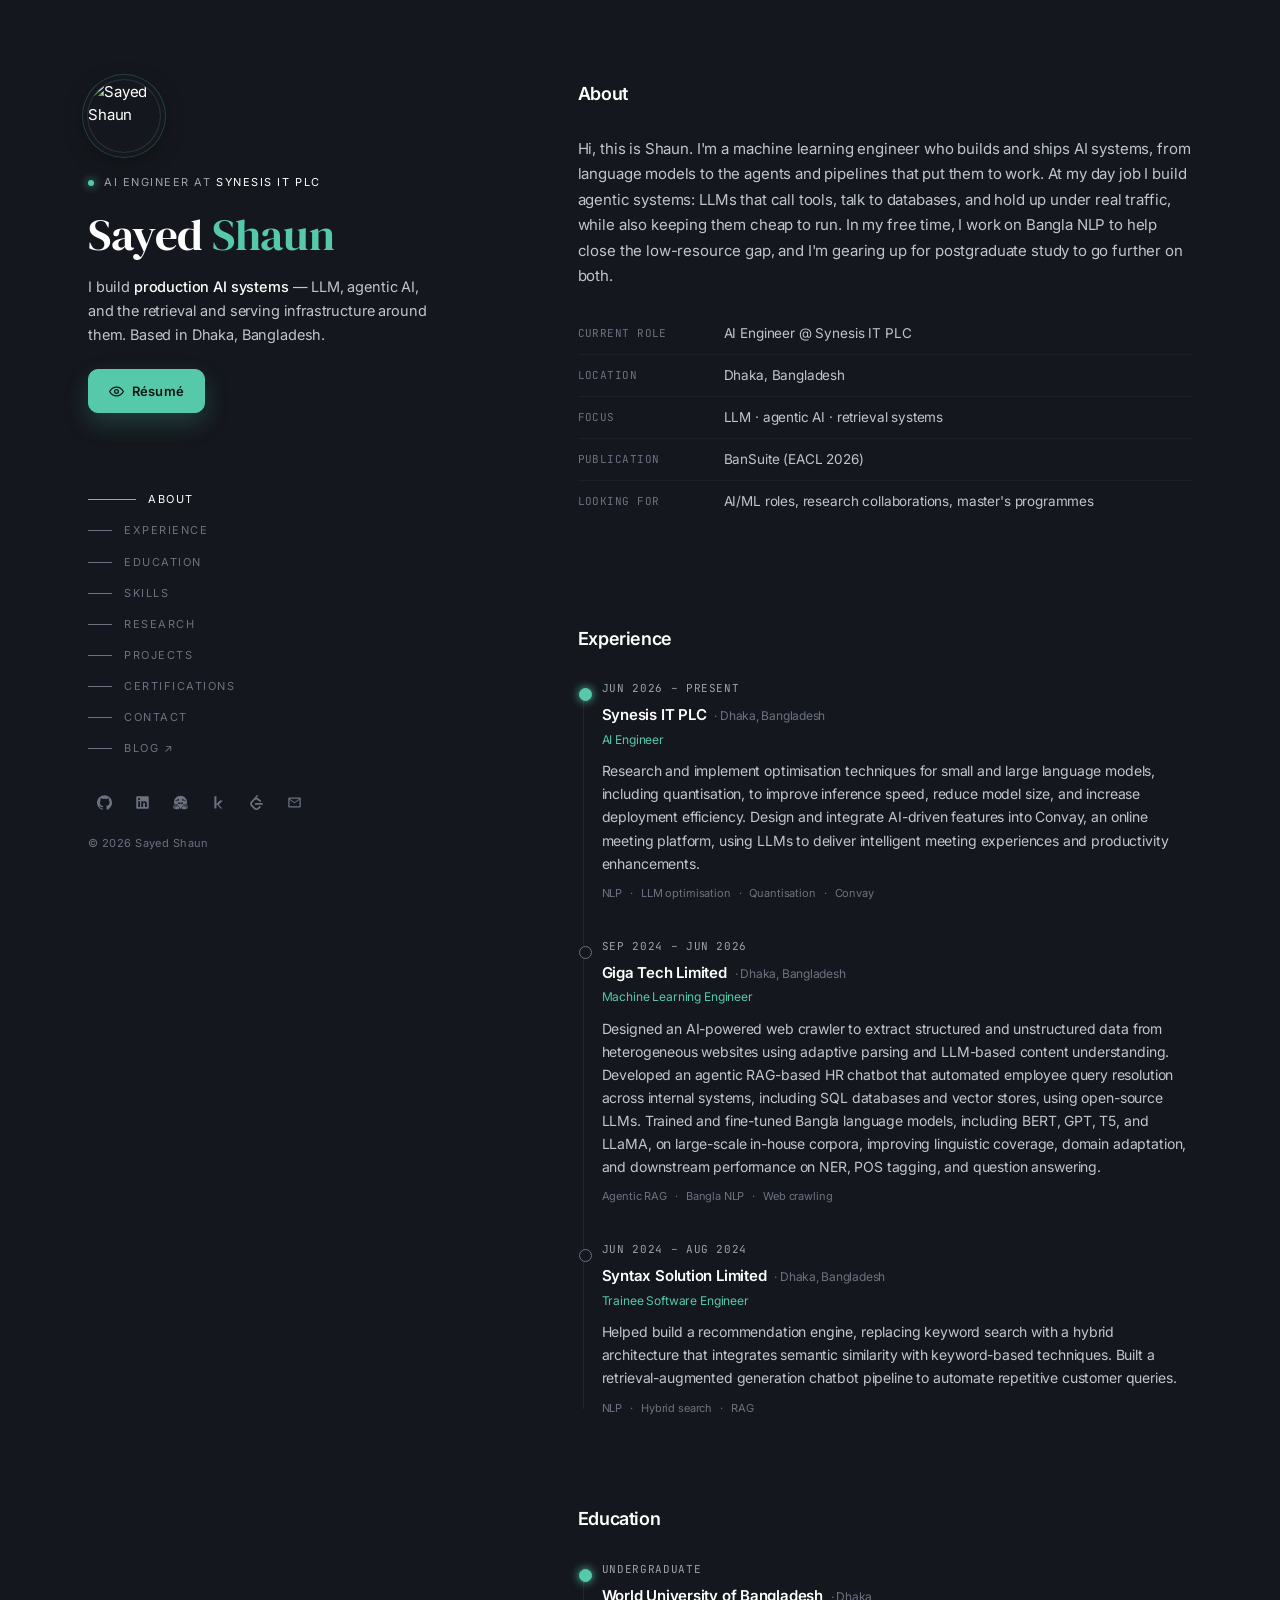
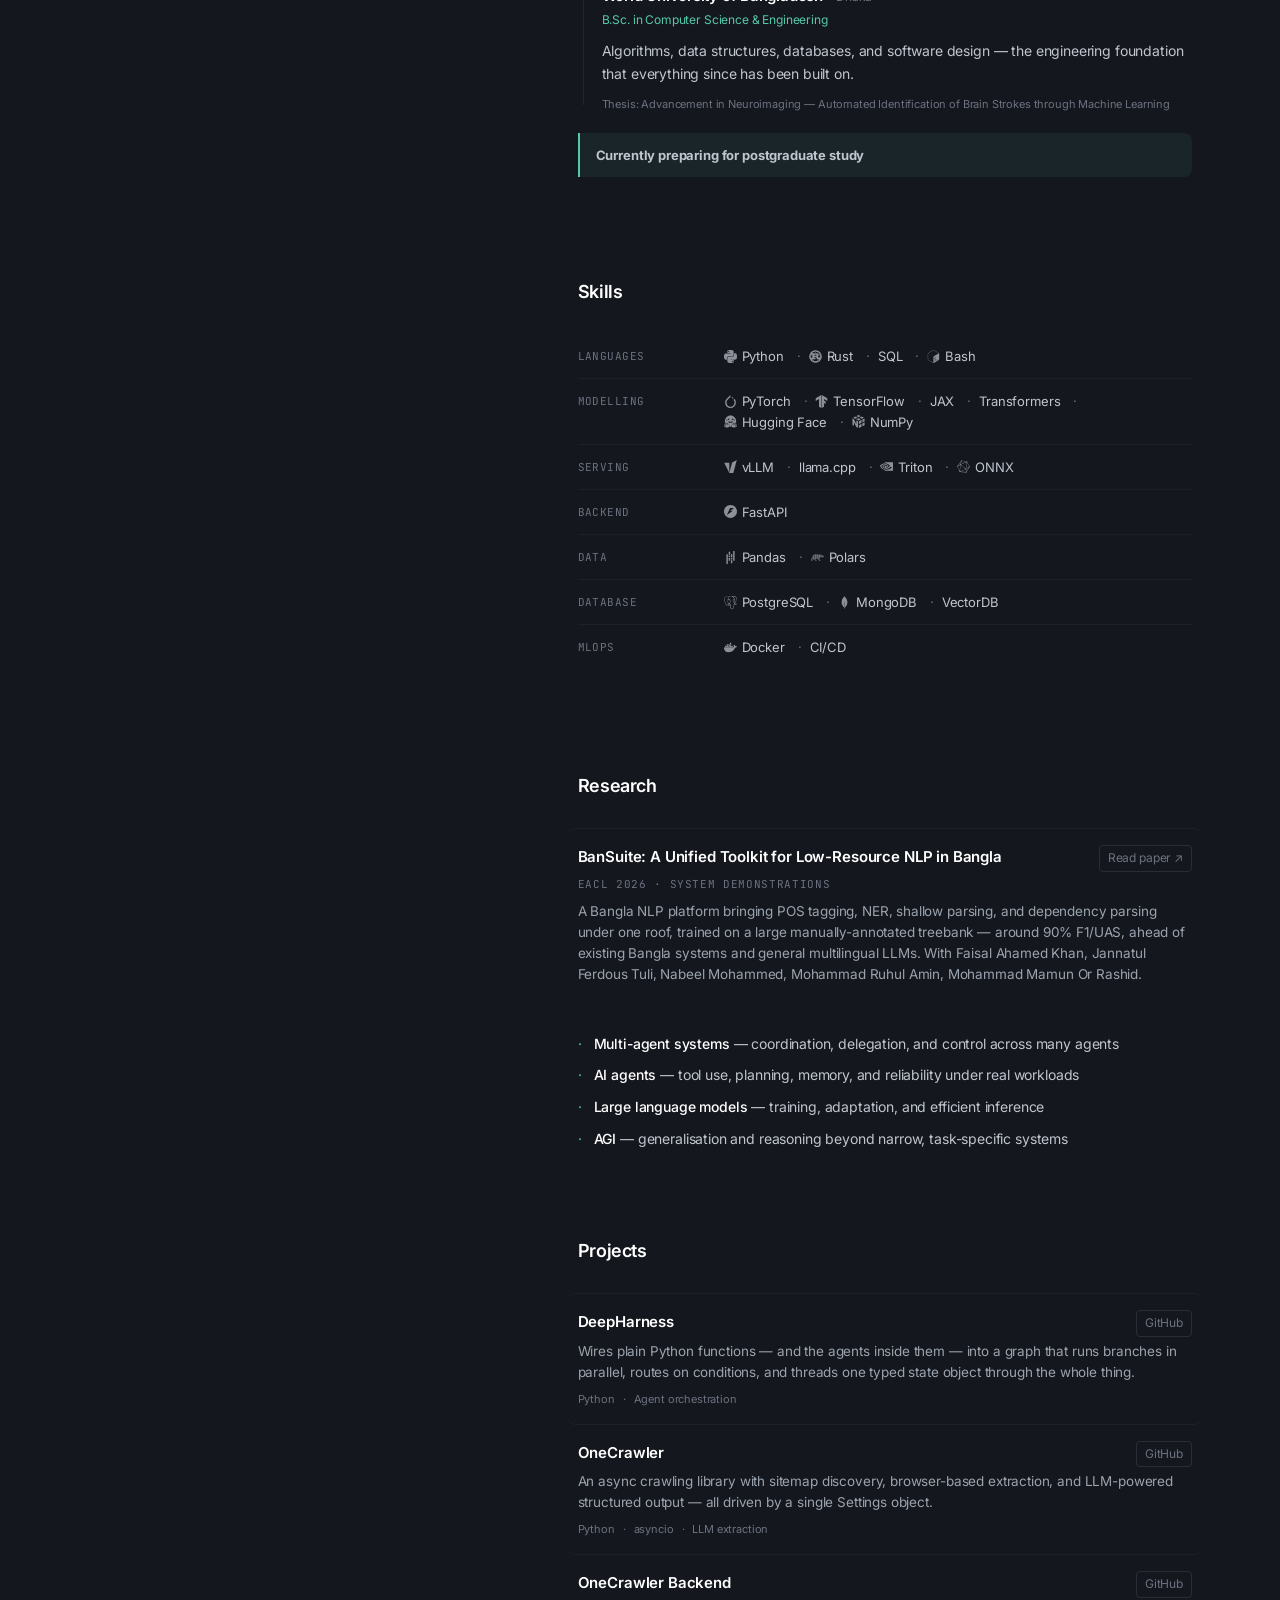
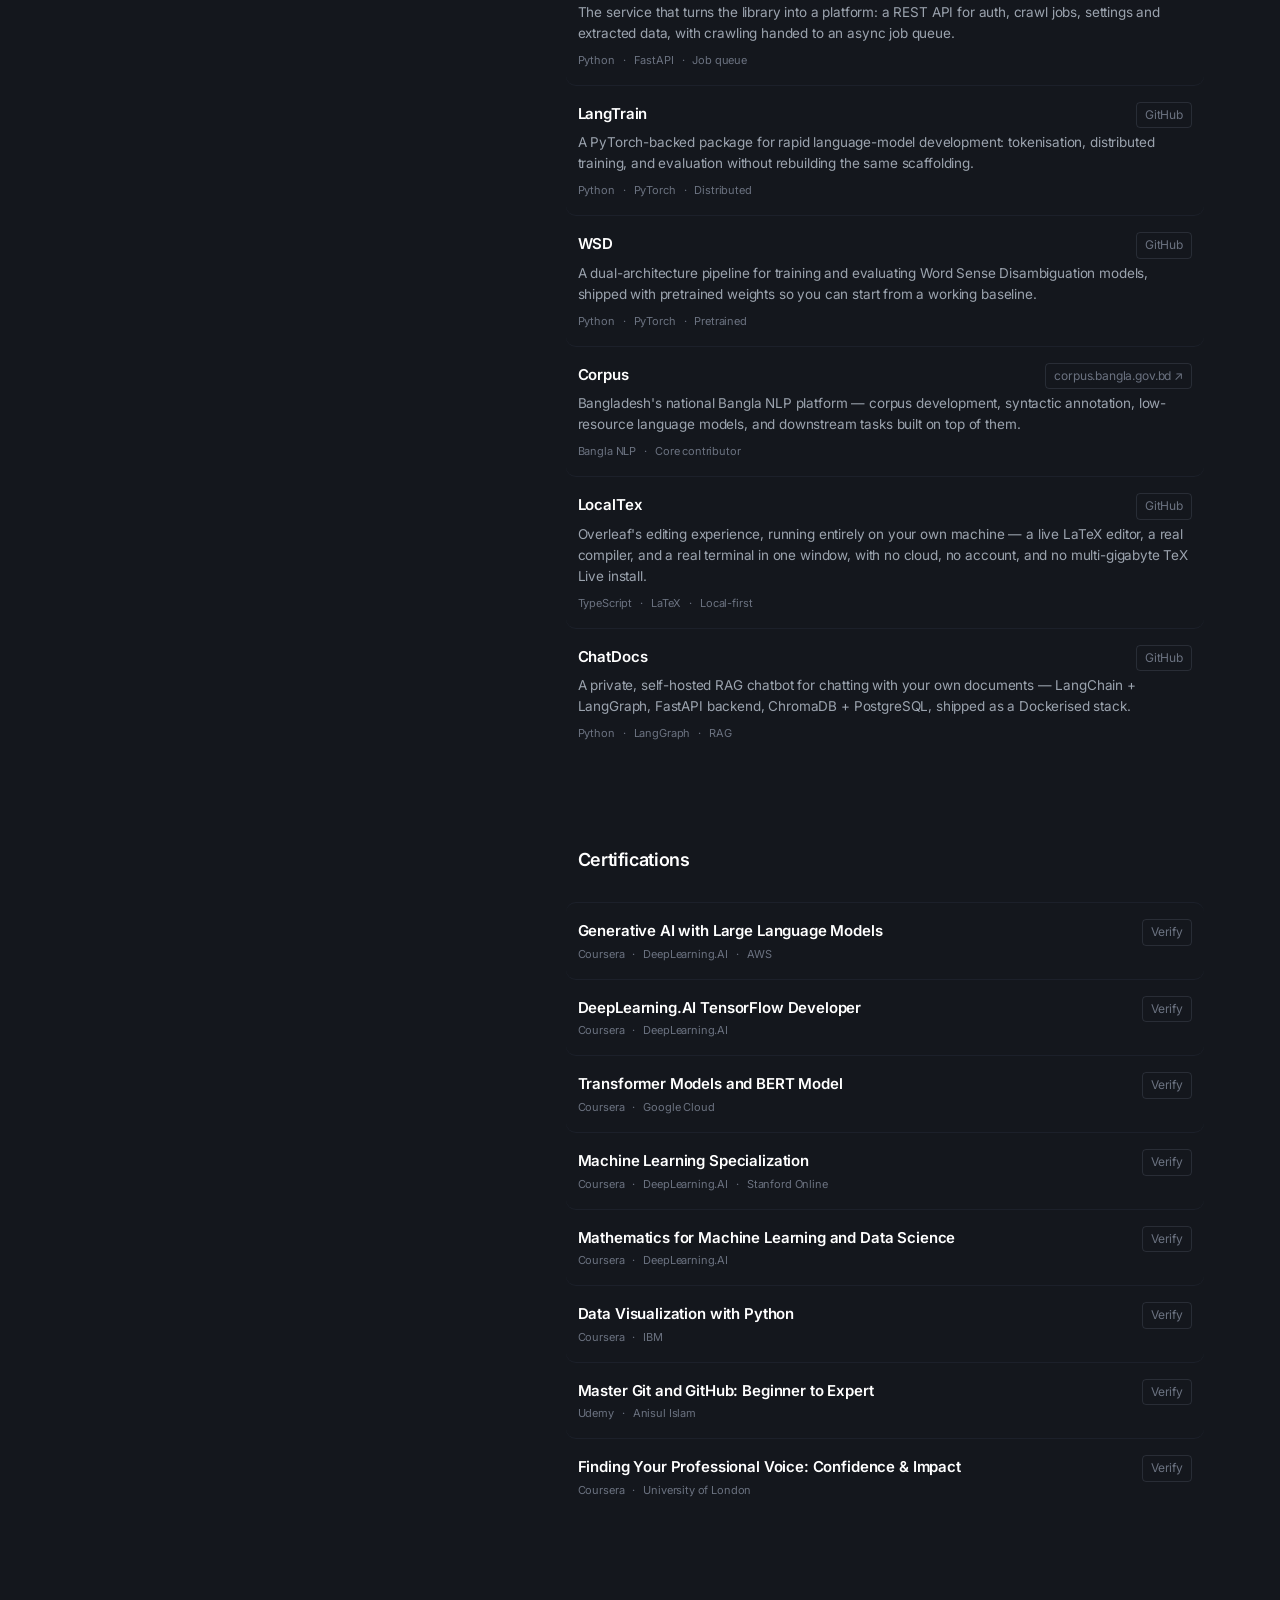
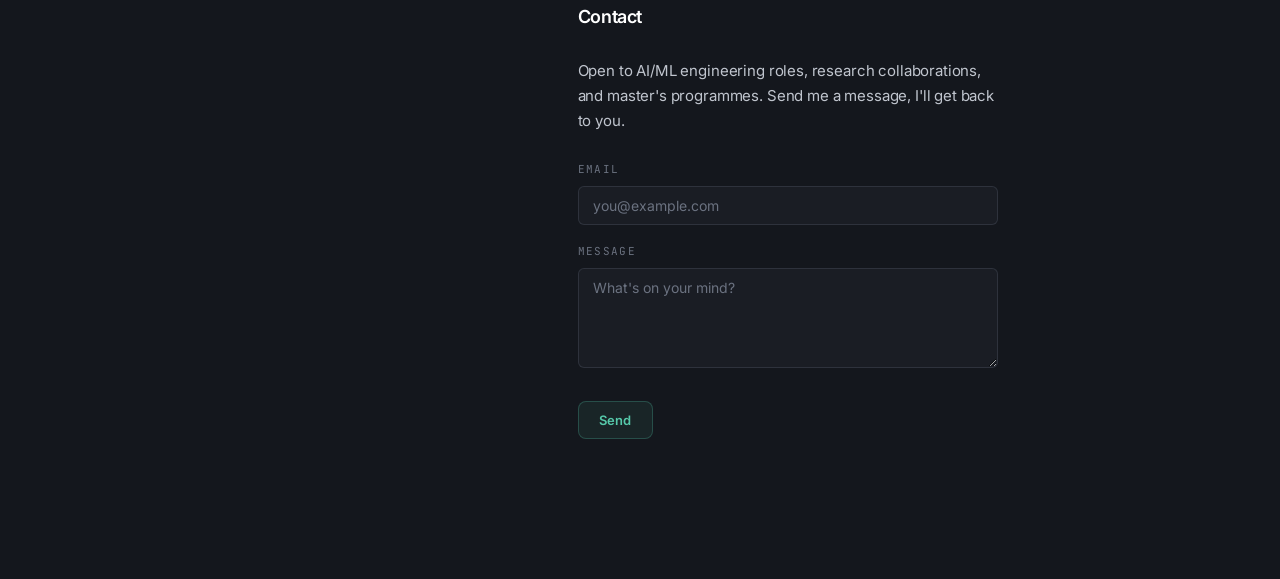
==== commit a8d3719e: "Rename Subagents project to DeepHarness" ====
--- a/onepage/index.html
+++ b/onepage/index.html
@@ -596,11 +596,11 @@
       <div class="proj">
         <div class="prow">
           <div class="ph">
-            <a class="pname" href="https://github.com/sayedshaun/subagents" target="_blank" rel="noopener">Subagents
+            <a class="pname" href="https://github.com/sayedshaun/deepharness" target="_blank" rel="noopener">DeepHarness
               <svg class="pname-arrow" viewBox="0 0 24 24" fill="none" stroke="currentColor" stroke-width="2" stroke-linecap="round" stroke-linejoin="round"><path d="M7 17L17 7M17 7H7M17 7v10"></path></svg>
             </a>
             <div class="plinks">
-              <a href="https://github.com/sayedshaun/subagents" target="_blank" rel="noopener" class="plink">GitHub</a>
+              <a href="https://github.com/sayedshaun/deepharness" target="_blank" rel="noopener" class="plink">GitHub</a>
             </div>
           </div>
           <div class="pdesc">Wires plain Python functions — and the agents inside them — into a
